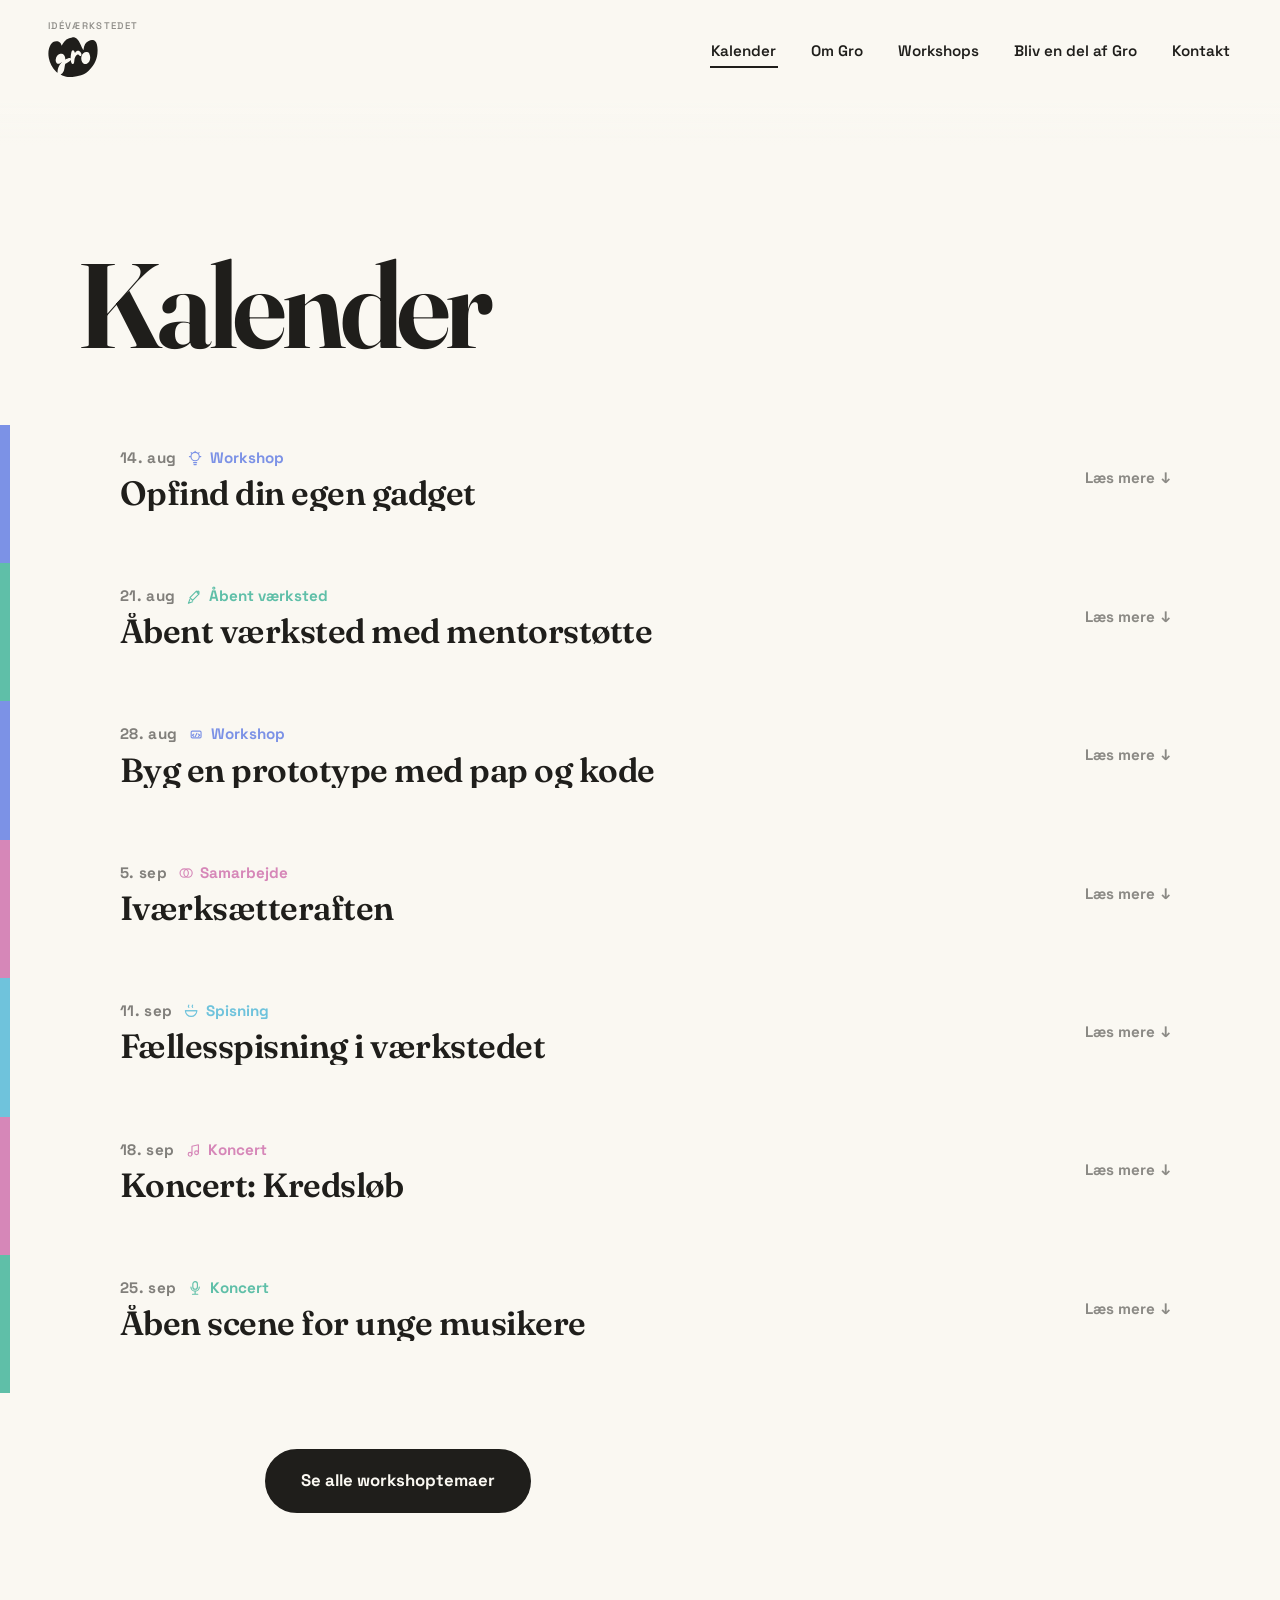
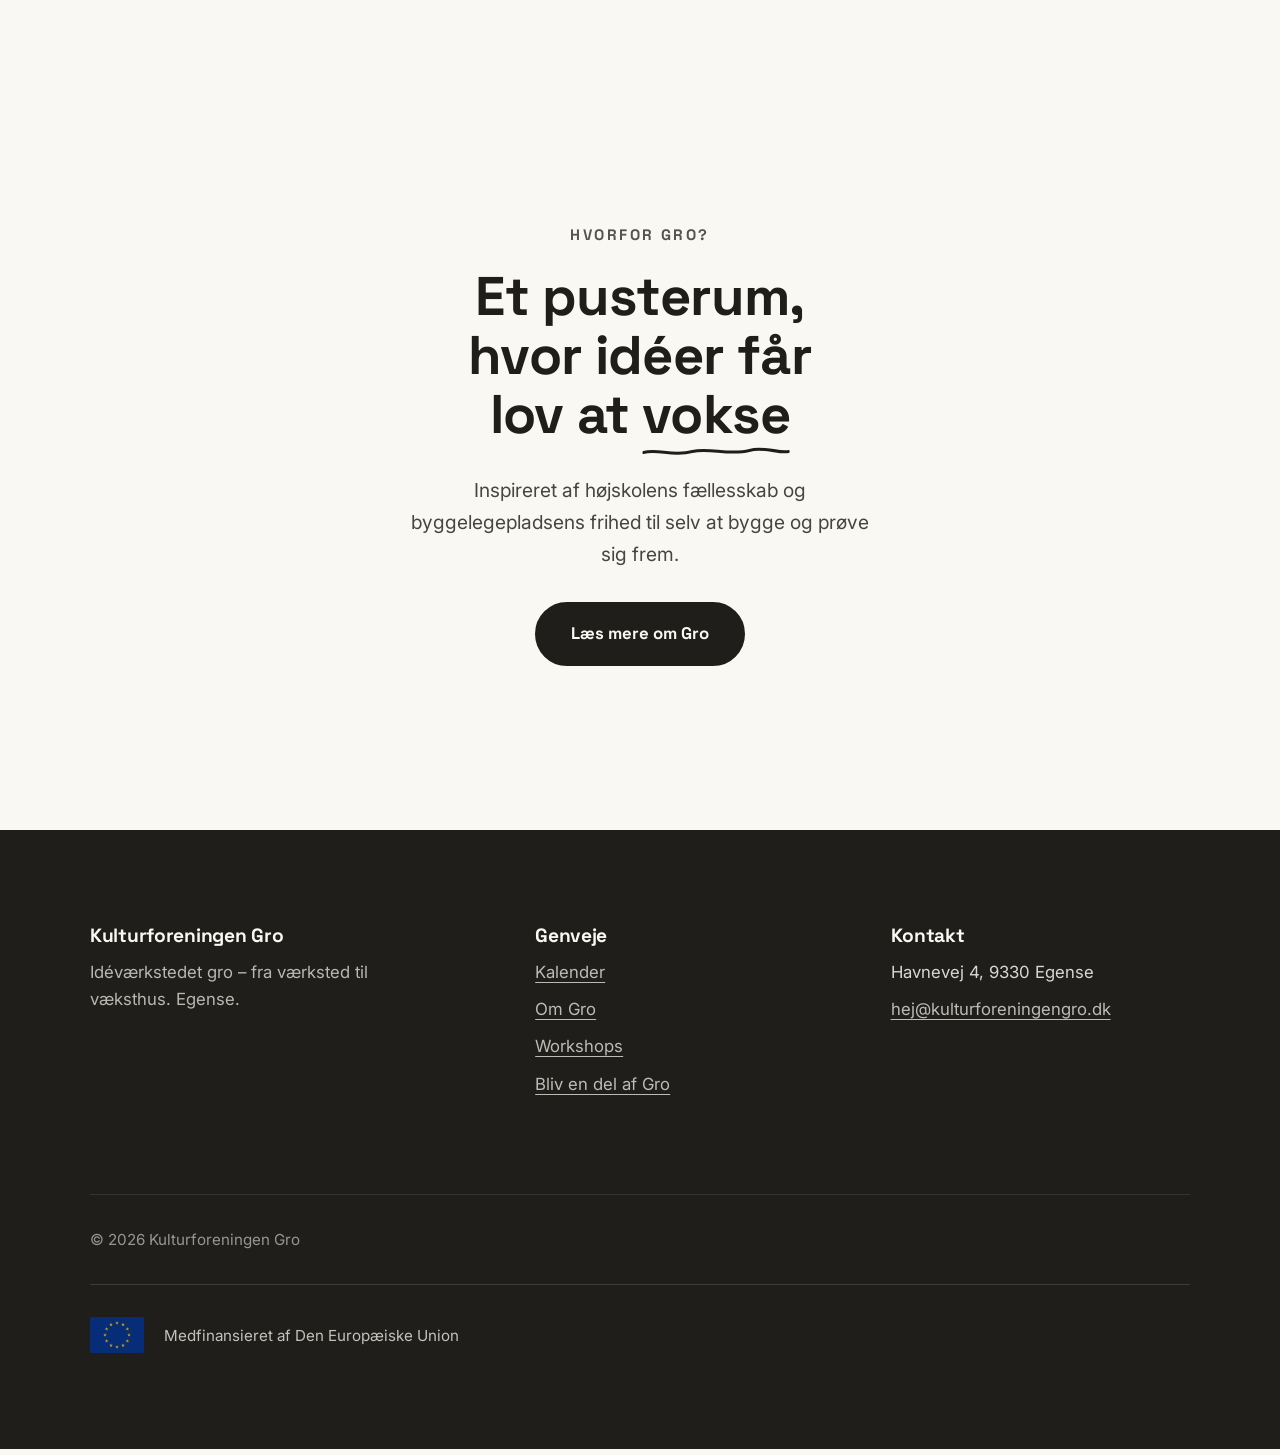
==== index.html @ 8d16f233 "Add text-wrap balance/pretty and hand-drawn accents text-wrap: balance on all headings prevents orph" ====
<!DOCTYPE html>
<html lang="da">

<head>
    <meta charset="UTF-8" />
    <meta name="viewport" content="width=device-width,initial-scale=1" />
    <title>Kulturforeningen Gro – Idéværkstedet gro i Egense</title>
    <meta name="description" content="Idéværkstedet gro er stedet i Egense, hvor børn og unge bygger og opfinder. Se kalenderen og find din næste workshop." />
    <meta name="theme-color" content="#2f8f5b" />
    <link rel="icon" href="assets/favicon.svg" type="image/svg+xml" />
    <link rel="preconnect" href="https://fonts.googleapis.com" />
    <link rel="preconnect" href="https://fonts.gstatic.com" crossorigin />
    <link href="https://fonts.googleapis.com/css2?family=Space+Grotesk:wght@500;600;700&family=Fraunces:opsz,wght,SOFT@9..144,300..700,0..100&family=Inter:wght@400;500;600;700&display=swap" rel="stylesheet" />
    <link rel="stylesheet" href="styles.css" />
</head>

<body>
    <a class="skip-link" href="#main">Spring til indhold</a>

    <header class="site-header" role="banner">
        <a href="index.html" class="brand-link">
            <span class="brand-eyebrow">idéværkstedet</span>
            <img src="assets/logo.svg" alt="gro" class="brand-logo" />
        </a>
        <button class="nav-toggle" data-nav-toggle aria-expanded="false" aria-label="Åbn menu" aria-controls="primary-nav">
            <span class="bar"></span><span class="bar"></span><span class="bar"></span>
        </button>
        <nav id="primary-nav" class="site-nav" aria-label="Hovednavigation" data-nav>
            <ul>
                <li><a href="index.html" aria-current="page">Kalender</a></li>
                <li><a href="om.html">Om Gro</a></li>
                <li><a href="workshops.html">Workshops</a></li>
                <li><a href="bliv-med.html">Bliv en del af Gro</a></li>
                <li><a href="kontakt.html" class="nav-cta">Kontakt</a></li>
            </ul>
        </nav>
    </header>

    <main id="main" class="page-reveal">
        <!-- Kalender -->
        <section id="kalender" class="block bg-cream" aria-labelledby="kalender-title" data-calendar>
            <div class="container">
                <h1 id="kalender-title" class="visually-hidden">Hvad sker der hos Gro? – kalender for Idéværkstedet gro i Egense</h1>
                <p class="event-list-label">Kalender</p>

                <div class="event-list" data-reveal>
                    <div class="event-row" style="--event-accent: var(--color-orange);">
                        <div class="event-info">
                            <p class="event-line">
                                <span class="event-when" data-event-open>14. aug</span>
                                <span class="event-tag tag-orange"><svg class="event-tag-icon" viewBox="0 0 48 48" fill="none" stroke="currentColor" stroke-width="3" stroke-linecap="round" stroke-linejoin="round" aria-hidden="true"><circle cx="24" cy="20" r="11" /><path d="M20 36h8M21 41h6" /><path d="M24 6v3M9 20h3M36 20h3M13.5 9.5l2 2M34.5 9.5l-2 2" /></svg>Workshop</span>
                            </p>
                            <h3 data-event-open>Opfind din egen gadget</h3>
                        </div>
                        <div class="event-cta">
                            <button class="event-toggle" type="button" aria-expanded="false" aria-controls="event-detail-1" data-event-toggle>
                                Læs mere <span class="event-toggle-arrow" aria-hidden="true">↓</span>
                            </button>
                        </div>
                        <div class="event-details-wrap" id="event-detail-1">
                            <div class="event-details event-details--with-image">
                                <div class="event-details-image" aria-hidden="true">
                                    <svg viewBox="0 0 48 48" fill="none" stroke="currentColor" stroke-width="2.5" stroke-linecap="round" stroke-linejoin="round"><circle cx="24" cy="20" r="11" /><path d="M20 36h8M21 41h6" /><path d="M24 6v3M9 20h3M36 20h3M13.5 9.5l2 2M34.5 9.5l-2 2" /></svg>
                                </div>
                                <p class="event-details-cta"><a class="btn btn-on-bold btn-square" href="kontakt.html">Tilmeld dig</a></p>
                                <div class="event-details-inner">
                                    <p>En eftermiddag med skruetrækkere, lysdioder og vilde idéer. I går fra skitse til virkende prototype – og tager den med hjem.</p>
                                    <p class="event-details-meta">Idéværkstedet, Egense · 10–14 år</p>
                                </div>
                            </div>
                        </div>
                    </div>
                    <div class="event-row" style="--event-accent: var(--color-green);">
                        <div class="event-info">
                            <p class="event-line">
                                <span class="event-when" data-event-open>21. aug</span>
                                <span class="event-tag tag-green"><svg class="event-tag-icon" viewBox="0 0 48 48" fill="none" stroke="currentColor" stroke-width="3" stroke-linecap="round" stroke-linejoin="round" aria-hidden="true"><path d="M30 11l7 7-17 17-7-7z" /><path d="M13 32l-4 11 11-4" /><circle cx="34.5" cy="13.5" r="2.6" /></svg>Åbent værksted</span>
                            </p>
                            <h3 data-event-open>Åbent værksted med mentorstøtte</h3>
                        </div>
                        <div class="event-cta">
                            <button class="event-toggle" type="button" aria-expanded="false" aria-controls="event-detail-2" data-event-toggle>
                                Læs mere <span class="event-toggle-arrow" aria-hidden="true">↓</span>
                            </button>
                        </div>
                        <div class="event-details-wrap" id="event-detail-2">
                            <div class="event-details event-details--with-image">
                                <div class="event-details-image" aria-hidden="true">
                                    <svg viewBox="0 0 48 48" fill="none" stroke="currentColor" stroke-width="2.5" stroke-linecap="round" stroke-linejoin="round"><path d="M30 11l7 7-17 17-7-7z" /><path d="M13 32l-4 11 11-4" /><circle cx="34.5" cy="13.5" r="2.6" /></svg>
                                </div>
                                <p class="event-details-cta"><a class="btn btn-on-bold btn-square" href="om.html#vaerksted">Læs mere om værkstedet</a></p>
                                <div class="event-details-inner">
                                    <p>Kom forbi når det passer dig. Værkstedet står åbent, og lokale mentorer er klar til at give et praj på vejen – med dit eget projekt eller en helt ny idé.</p>
                                    <p class="event-details-meta">Idéværkstedet, Egense · Alle aldre</p>
                                </div>
                            </div>
                        </div>
                    </div>
                    <div class="event-row" style="--event-accent: var(--color-orange);">
                        <div class="event-info">
                            <p class="event-line">
                                <span class="event-when" data-event-open>28. aug</span>
                                <span class="event-tag tag-orange"><svg class="event-tag-icon" viewBox="0 0 48 48" fill="none" stroke="currentColor" stroke-width="3" stroke-linecap="round" stroke-linejoin="round" aria-hidden="true"><rect x="11" y="16" width="26" height="18" rx="3" /><path d="M18 24l-4 3 4 3M30 24l4 3-4 3M26 22l-4 8" /></svg>Workshop</span>
                            </p>
                            <h3 data-event-open>Byg en prototype med pap og kode</h3>
                        </div>
                        <div class="event-cta">
                            <button class="event-toggle" type="button" aria-expanded="false" aria-controls="event-detail-3" data-event-toggle>
                                Læs mere <span class="event-toggle-arrow" aria-hidden="true">↓</span>
                            </button>
                        </div>
                        <div class="event-details-wrap" id="event-detail-3">
                            <div class="event-details event-details--with-image">
                                <div class="event-details-image" aria-hidden="true">
                                    <svg viewBox="0 0 48 48" fill="none" stroke="currentColor" stroke-width="2.5" stroke-linecap="round" stroke-linejoin="round"><rect x="11" y="16" width="26" height="18" rx="3" /><path d="M18 24l-4 3 4 3M30 24l4 3-4 3M26 22l-4 8" /></svg>
                                </div>
                                <p class="event-details-cta"><a class="btn btn-on-bold btn-square" href="kontakt.html">Tilmeld dig</a></p>
                                <div class="event-details-inner">
                                    <p>Vi blander det analoge med det digitale: byg en model i pap, og giv den liv med lys, lyd eller bevægelse. Ingen erfaring nødvendig – kun nysgerrighed.</p>
                                    <p class="event-details-meta">Idéværkstedet, Egense · 11–16 år</p>
                                </div>
                            </div>
                        </div>
                    </div>
                    <div class="event-row" style="--event-accent: var(--color-pink);">
                        <div class="event-info">
                            <p class="event-line">
                                <span class="event-when" data-event-open>5. sep</span>
                                <span class="event-tag tag-pink"><svg class="event-tag-icon" viewBox="0 0 48 48" fill="none" stroke="currentColor" stroke-width="3" stroke-linecap="round" stroke-linejoin="round" aria-hidden="true"><circle cx="19" cy="24" r="11" /><circle cx="29" cy="24" r="11" /></svg>Samarbejde</span>
                            </p>
                            <h3 data-event-open>Iværksætteraften</h3>
                        </div>
                        <div class="event-cta">
                            <button class="event-toggle" type="button" aria-expanded="false" aria-controls="event-detail-4" data-event-toggle>
                                Læs mere <span class="event-toggle-arrow" aria-hidden="true">↓</span>
                            </button>
                        </div>
                        <div class="event-details-wrap" id="event-detail-4">
                            <div class="event-details event-details--with-image">
                                <div class="event-details-image" aria-hidden="true">
                                    <svg viewBox="0 0 48 48" fill="none" stroke="currentColor" stroke-width="2.5" stroke-linecap="round" stroke-linejoin="round"><circle cx="19" cy="24" r="11" /><circle cx="29" cy="24" r="11" /></svg>
                                </div>
                                <p class="event-details-cta"><a class="btn btn-on-bold btn-square" href="bliv-med.html#samarbejde">Læs mere om samarbejdet</a></p>
                                <div class="event-details-inner">
                                    <p>Mød lokale iværksættere, hør deres historier om at vove pelsen, og få sparring på dine egne idéer. En uformel aften om mod til at prøve noget nyt.</p>
                                    <p class="event-details-meta">Idéværkstedet, Egense · Unge + forældre</p>
                                </div>
                            </div>
                        </div>
                    </div>
                    <div class="event-row" style="--event-accent: var(--color-blue);">
                        <div class="event-info">
                            <p class="event-line">
                                <span class="event-when" data-event-open>11. sep</span>
                                <span class="event-tag tag-blue"><svg class="event-tag-icon" viewBox="0 0 48 48" fill="none" stroke="currentColor" stroke-width="3" stroke-linecap="round" stroke-linejoin="round" aria-hidden="true"><path d="M9 23a15 15 0 0 0 30 0z" /><path d="M9 23h30" /><path d="M18 8c-2 2-2 4 0 6M28 8c-2 2-2 4 0 6" /></svg>Spisning</span>
                            </p>
                            <h3 data-event-open>Fællesspisning i værkstedet</h3>
                        </div>
                        <div class="event-cta">
                            <button class="event-toggle" type="button" aria-expanded="false" aria-controls="event-detail-5" data-event-toggle>
                                Læs mere <span class="event-toggle-arrow" aria-hidden="true">↓</span>
                            </button>
                        </div>
                        <div class="event-details-wrap" id="event-detail-5">
                            <div class="event-details event-details--with-image">
                                <div class="event-details-image" aria-hidden="true">
                                    <svg viewBox="0 0 48 48" fill="none" stroke="currentColor" stroke-width="2.5" stroke-linecap="round" stroke-linejoin="round"><path d="M9 23a15 15 0 0 0 30 0z" /><path d="M9 23h30" /><path d="M18 8c-2 2-2 4 0 6M28 8c-2 2-2 4 0 6" /></svg>
                                </div>
                                <p class="event-details-cta"><a class="btn btn-on-bold btn-square" href="kontakt.html">Tilmeld dig</a></p>
                                <div class="event-details-inner">
                                    <p>Tag en ret med – stor eller lille – og spis sammen med dem, der bygger og finder på i værkstedet. God mad, gode snakke og plads til alle aldre rundt om bordet.</p>
                                    <p class="event-details-meta">Idéværkstedet, Egense · Alle er velkomne</p>
                                </div>
                            </div>
                        </div>
                    </div>
                    <div class="event-row" style="--event-accent: var(--color-pink);">
                        <div class="event-info">
                            <p class="event-line">
                                <span class="event-when" data-event-open>18. sep</span>
                                <span class="event-tag tag-pink"><svg class="event-tag-icon" viewBox="0 0 48 48" fill="none" stroke="currentColor" stroke-width="3" stroke-linecap="round" stroke-linejoin="round" aria-hidden="true"><circle cx="16" cy="35" r="5" /><circle cx="33" cy="31" r="5" /><path d="M21 35V14l17-4v21" /></svg>Koncert</span>
                            </p>
                            <h3 data-event-open>Koncert: Kredsløb</h3>
                        </div>
                        <div class="event-cta">
                            <button class="event-toggle" type="button" aria-expanded="false" aria-controls="event-detail-6" data-event-toggle>
                                Læs mere <span class="event-toggle-arrow" aria-hidden="true">↓</span>
                            </button>
                        </div>
                        <div class="event-details-wrap" id="event-detail-6">
                            <div class="event-details event-details--with-photo">
                                <div class="event-details-image event-details-image--photo" aria-hidden="true">
                                    <img src="assets/img/kredsloeb.png" alt="" />
                                </div>
                                <p class="event-details-cta"><a class="btn btn-on-bold btn-square" href="kontakt.html">Hør mere</a></p>
                                <div class="event-details-inner">
                                    <p>Det lokale synth-trio Kredsløb spiller en akustisk aften midt i værkstedet – tæt på scenen og hinanden. Billetter ved døren, så længe der er plads.</p>
                                    <p class="event-details-meta">Idéværkstedet, Egense · Alle aldre · Dørene kl. 19</p>
                                </div>
                            </div>
                        </div>
                    </div>
                    <div class="event-row" style="--event-accent: var(--color-green);">
                        <div class="event-info">
                            <p class="event-line">
                                <span class="event-when" data-event-open>25. sep</span>
                                <span class="event-tag tag-green"><svg class="event-tag-icon" viewBox="0 0 48 48" fill="none" stroke="currentColor" stroke-width="3" stroke-linecap="round" stroke-linejoin="round" aria-hidden="true"><rect x="18" y="7" width="12" height="20" rx="6" /><path d="M13 21a11 11 0 0 0 22 0M24 32v8M17 40h14" /></svg>Koncert</span>
                            </p>
                            <h3 data-event-open>Åben scene for unge musikere</h3>
                        </div>
                        <div class="event-cta">
                            <button class="event-toggle" type="button" aria-expanded="false" aria-controls="event-detail-7" data-event-toggle>
                                Læs mere <span class="event-toggle-arrow" aria-hidden="true">↓</span>
                            </button>
                        </div>
                        <div class="event-details-wrap" id="event-detail-7">
                            <div class="event-details event-details--with-image">
                                <div class="event-details-image" aria-hidden="true">
                                    <svg viewBox="0 0 48 48" fill="none" stroke="currentColor" stroke-width="2.5" stroke-linecap="round" stroke-linejoin="round"><rect x="18" y="7" width="12" height="20" rx="6" /><path d="M13 21a11 11 0 0 0 22 0M24 32v8M17 40h14" /></svg>
                                </div>
                                <p class="event-details-cta"><a class="btn btn-on-bold btn-square" href="kontakt.html">Skriv dig på</a></p>
                                <div class="event-details-inner">
                                    <p>Tag dit instrument eller din stemme med, og prøv kræfter med scenen – eller kom og hør, hvad de lokale talenter byder på. Uformelt og trygt, også for nybegyndere.</p>
                                    <p class="event-details-meta">Idéværkstedet, Egense · 13+ · Tilmelding på dagen</p>
                                </div>
                            </div>
                        </div>
                    </div>
                </div>

                <p class="center" style="margin-top: var(--space-8);">
                    <a class="btn btn-on-cream" href="workshops.html">Se alle workshoptemaer</a>
                </p>
            </div>
        </section>

        <!-- Kort om Gro -->
        <section class="block bg-cream" aria-labelledby="om-kort-title">
            <div class="container kicker center mx-auto" data-reveal>
                <p class="eyebrow">Hvorfor Gro?</p>
                <h2 id="om-kort-title">Et pusterum, hvor idéer får lov at <span class="sketch-underline">vokse</span></h2>
                <p class="lead mx-auto">Inspireret af højskolens fællesskab og byggelegepladsens frihed til selv at bygge og prøve sig frem.</p>
                <p style="margin-top: var(--space-6);"><a class="btn btn-on-cream" href="om.html">Læs mere om Gro</a></p>
            </div>
        </section>
    </main>

    <footer class="site-footer">
        <div class="container footer-grid">
            <div>
                <h3>Kulturforeningen Gro</h3>
                <p>Idéværkstedet gro – fra værksted til væksthus. Egense.</p>
            </div>
            <div>
                <h3>Genveje</h3>
                <ul>
                    <li><a href="index.html">Kalender</a></li>
                    <li><a href="om.html">Om Gro</a></li>
                    <li><a href="workshops.html">Workshops</a></li>
                    <li><a href="bliv-med.html">Bliv en del af Gro</a></li>
                </ul>
            </div>
            <div>
                <h3>Kontakt</h3>
                <ul>
                    <li>Havnevej 4, 9330 Egense</li>
                    <li><a href="mailto:hej@kulturforeningengro.dk">hej@kulturforeningengro.dk</a></li>
                </ul>
            </div>
        </div>
        <div class="container footer-bottom">© <span data-year>2026</span> Kulturforeningen Gro</div>
        <div class="container footer-eu">
            <svg class="eu-flag" xmlns="http://www.w3.org/2000/svg" viewBox="0 0 90 60" role="img" aria-label="Den Europæiske Unions flag"><rect width="90" height="60" fill="#003399"/><defs><polygon id="eu-s" fill="#FFCC00" points="0,-3.33 0.75,-1.03 3.17,-1.03 1.21,0.39 1.96,2.69 0,1.27 -1.96,2.69 -1.21,0.39 -3.17,-1.03 -0.75,-1.03"/></defs><use href="#eu-s" transform="translate(45,10)"/><use href="#eu-s" transform="translate(55,12.7)"/><use href="#eu-s" transform="translate(62.3,20)"/><use href="#eu-s" transform="translate(65,30)"/><use href="#eu-s" transform="translate(62.3,40)"/><use href="#eu-s" transform="translate(55,47.3)"/><use href="#eu-s" transform="translate(45,50)"/><use href="#eu-s" transform="translate(35,47.3)"/><use href="#eu-s" transform="translate(27.7,40)"/><use href="#eu-s" transform="translate(25,30)"/><use href="#eu-s" transform="translate(27.7,20)"/><use href="#eu-s" transform="translate(35,12.7)"/></svg>
            <p>Medfinansieret af Den Europæiske Union</p>
        </div>
    </footer>

    <script src="script.js"></script>
</body>

</html>
---- styles.css ----
/* =====================================================
   Kulturforeningen Gro — design tokens
   Bold colour-block sections, generous negative space
   ===================================================== */

:root {
    --color-cream: #faf8f2;
    --color-ink: #1f1e1b;
    --color-ink-soft: #4a4840;
    --header-fade: rgba(250,248,242,0.7);
    --header-fade-0: rgba(250,248,242,0);

    /* Bold section backgrounds — dusty pastel, cool analog palette (mint → periwinkle → sky → lavender → rose) */
    --color-green: #5fbfa8;
    --color-orange: #7c92e6;
    --color-yellow: #a78eee;
    --color-blue: #6fc3dc;
    --color-pink: #d687b8;

    --color-on-bold: #faf8f2;
    --color-on-accent: #1f1e1b;
    --color-on-yellow: #1f1e1b;

    --font-head: "Space Grotesk", "Inter", system-ui, sans-serif;
    --font-serif: "Fraunces", Georgia, "Times New Roman", serif;
    --font-sans: "Inter", system-ui, -apple-system, BlinkMacSystemFont, "Segoe UI", Roboto, Arial, sans-serif;

    --text-sm: 0.95rem;
    --text-base: 1.05rem;
    --text-lg: 1.2rem;
    --heading-3: clamp(1.4rem, 2.6vw, 1.8rem);
    --heading-2: clamp(2.2rem, 5vw, 3.4rem);
    --heading-1: clamp(2.8rem, 7vw, 5rem);

    --ease-pop: cubic-bezier(.2, .8, .3, 1.25);
    --ease-standard: cubic-bezier(.4, 0, .2, 1);
    --trans-fast: 160ms var(--ease-standard);
    --trans-pop: 360ms var(--ease-pop);

    --space-3: 0.75rem;
    --space-4: 1.25rem;
    --space-6: 2rem;
    --space-8: 3.5rem;
    --space-12: 6rem;
    --space-16: 9rem;

    scroll-behavior: smooth;
    scroll-padding-top: 5.5rem;

    /* "Magnetisk" scroll — kalenderens begivenheder trækker sig blidt
       ind på midten af skærmen, når man holder op med at scrolle
       (kun .event-row har scroll-snap-align, så resten af siden
       opfører sig som normalt) */
    scroll-snap-type: y proximity;
}

@media (prefers-color-scheme: dark) {
    :root {
        --color-cream: #1c1b18;
        --color-ink: #faf8f2;
        --color-ink-soft: #c8c4b6;
        --color-on-bold: #1c1b18;
        --header-fade: rgba(28,27,24,0.7);
        --header-fade-0: rgba(28,27,24,0);
    }
}

/* =====================================================
   Base
   ===================================================== */

*, *::before, *::after { box-sizing: border-box; }

body {
    margin: 0;
    overflow-x: hidden;
    background: var(--color-cream);
    color: var(--color-ink);
    font-family: var(--font-sans);
    font-size: var(--text-base);
    line-height: 1.65;
    -webkit-font-smoothing: antialiased;
}

img, svg { display: block; max-width: 100%; }
a { color: inherit; }

h1, h2, h3, h4 {
    font-family: var(--font-head);
    font-weight: 700;
    line-height: 1.08;
    letter-spacing: -0.015em;
    margin: 0 0 var(--space-4);
    text-wrap: balance;
}
h1 { font-size: var(--heading-1); }
h2 { font-size: var(--heading-2); }
h3 { font-size: var(--heading-3); }

.page-content h1,
.page-content h2 { font-family: var(--font-serif); }

p { margin: 0 0 var(--space-4); max-width: 56ch; text-wrap: pretty; }
.lead { font-size: var(--text-lg); opacity: 0.82; max-width: 50ch; }

.container { width: min(1100px, 100% - 3rem); margin-inline: auto; }
.container.narrow { width: min(680px, 100% - 3rem); }

/* =====================================================
   Bold colour-block sections
   ===================================================== */

.block { padding-block: var(--space-16); }
.block-tight { padding-block: var(--space-12); }

.bg-cream { background: var(--color-cream); color: var(--color-ink); }
.bg-green { background: var(--color-green); color: var(--color-on-accent); }
.bg-orange { background: var(--color-orange); color: var(--color-on-accent); }
.bg-yellow { background: var(--color-yellow); color: var(--color-on-yellow); }
.bg-blue { background: var(--color-blue); color: var(--color-on-accent); }
.bg-pink { background: var(--color-pink); color: var(--color-on-accent); }
.bg-ink { background: var(--color-ink); color: var(--color-cream); }

.bg-green, .bg-orange, .bg-yellow, .bg-blue, .bg-pink, .bg-ink {
    position: relative;
    z-index: 1;
    isolation: isolate;
}

/* Film-grain texture — warms up the flat colour blocks (anti-flat, riso feel).
   A desaturated fractal-noise SVG tiled under the content, blended with the
   section's own colour so it reads as paper/print grain rather than an overlay. */
.bg-green::after, .bg-orange::after, .bg-yellow::after,
.bg-blue::after, .bg-pink::after, .bg-ink::after {
    content: "";
    position: absolute;
    inset: 0;
    z-index: -1;
    pointer-events: none;
    background-image: url("data:image/svg+xml,%3Csvg xmlns='http://www.w3.org/2000/svg' width='140' height='140'%3E%3Cfilter id='grainf'%3E%3CfeTurbulence type='fractalNoise' baseFrequency='0.9' numOctaves='2' stitchTiles='stitch'/%3E%3CfeColorMatrix type='saturate' values='0'/%3E%3C/filter%3E%3Crect width='100%25' height='100%25' filter='url(%23grainf)'/%3E%3C/svg%3E");
    opacity: 0.55;
    mix-blend-mode: soft-light;
}
@media (prefers-color-scheme: dark) {
    .bg-green::after, .bg-orange::after, .bg-yellow::after,
    .bg-blue::after, .bg-pink::after, .bg-ink::after {
        opacity: 0.4;
        mix-blend-mode: overlay;
    }
}

.bg-green h1, .bg-green h2, .bg-green h3,
.bg-orange h1, .bg-orange h2, .bg-orange h3,
.bg-yellow h1, .bg-yellow h2, .bg-yellow h3,
.bg-blue h1, .bg-blue h2, .bg-blue h3,
.bg-pink h1, .bg-pink h2, .bg-pink h3,
.bg-ink h1, .bg-ink h2, .bg-ink h3 { color: inherit; }

.eyebrow {
    display: inline-block;
    font-family: var(--font-head);
    font-weight: 700;
    font-size: var(--text-sm);
    text-transform: uppercase;
    letter-spacing: 0.16em;
    opacity: 0.75;
    margin-bottom: var(--space-4);
}

.kicker { max-width: 46ch; }
.kicker h1, .kicker h2 { margin-bottom: var(--space-6); }

/* =====================================================
   Hand-drawn human accents
   Connects the organic logo aesthetic to body content.
   ===================================================== */

/* Wavy ink underline — <span class="sketch-underline">word</span> */
.sketch-underline {
    padding-bottom: 0.18em;
    background-image: url("data:image/svg+xml,%3Csvg xmlns='http://www.w3.org/2000/svg' viewBox='0 0 200 12' preserveAspectRatio='none'%3E%3Cpath d='M2,7 C20,3 42,11 68,6 C90,2 118,10 145,5 C165,1 185,8 198,6' stroke='%231f1e1b' stroke-width='2.8' fill='none' stroke-linecap='round'/%3E%3C/svg%3E");
    background-repeat: no-repeat;
    background-position: 0 100%;
    background-size: 100% 0.25em;
}
@media (prefers-color-scheme: dark) {
    .sketch-underline {
        background-image: url("data:image/svg+xml,%3Csvg xmlns='http://www.w3.org/2000/svg' viewBox='0 0 200 12' preserveAspectRatio='none'%3E%3Cpath d='M2,7 C20,3 42,11 68,6 C90,2 118,10 145,5 C165,1 185,8 198,6' stroke='%23faf8f2' stroke-width='2.8' fill='none' stroke-linecap='round'/%3E%3C/svg%3E");
    }
}

/* Ink-circle highlight — organic rotated oval around a short phrase */
.ink-circle {
    position: relative;
    display: inline-block;
    vertical-align: baseline;
    white-space: nowrap;
}
.ink-circle::before {
    content: "";
    position: absolute;
    inset: -0.2em -0.38em;
    border: 2.5px solid currentColor;
    border-radius: 40% 60% 55% 45% / 45% 55% 45% 55%;
    transform: rotate(-2deg);
    opacity: 0.6;
    pointer-events: none;
}

/* =====================================================
   Buttons — flat, bold, generous tap targets
   ===================================================== */

.btn {
    display: inline-flex;
    align-items: center;
    gap: 0.5em;
    font-family: var(--font-head);
    font-weight: 700;
    font-size: var(--text-base);
    text-decoration: none;
    border-radius: 999px;
    border: 2px solid currentColor;
    padding: 0.95em 2em;
    cursor: pointer;
    transition: transform var(--trans-pop), opacity var(--trans-fast);
    background: transparent;
    color: inherit;
    position: relative;
    z-index: 1;
}
.btn:hover { transform: translateY(-2px) rotate(-1deg); opacity: 0.85; }
.btn:active { transform: translateY(0) rotate(0); }

.btn-on-bold { background: var(--color-on-bold); color: var(--color-ink); border-color: var(--color-on-bold); }
.btn-on-cream { background: var(--color-ink); color: var(--color-cream); border-color: var(--color-ink); }
.btn-outline { background: transparent; }

.btn-row { display: flex; flex-wrap: wrap; gap: var(--space-3); margin-top: var(--space-6); }

/* =====================================================
   Header / navigation — minimal, plenty of air
   ===================================================== */

.site-header {
    position: sticky;
    top: 0;
    z-index: 100;
    display: flex;
    align-items: center;
    justify-content: space-between;
    gap: var(--space-4);
    padding: 1.4rem clamp(1.5rem, 5vw, 3rem);
    background: var(--color-cream);
}
.site-header::after {
    content: "";
    position: absolute;
    left: 0;
    right: 0;
    top: 100%;
    height: 2.75rem;
    background: linear-gradient(to bottom, var(--header-fade), var(--header-fade-0));
    pointer-events: none;
}

.brand-link {
    display: inline-flex;
    flex-direction: column;
    align-items: flex-start;
    gap: 0.15em;
    text-decoration: none;
    color: var(--color-ink);
    transition: opacity 220ms var(--ease-standard);
}
.brand-eyebrow {
    font-family: var(--font-head);
    font-weight: 500;
    font-size: 0.6rem;
    letter-spacing: 0.14em;
    text-transform: uppercase;
    opacity: 0.5;
    line-height: 1;
}
.brand-logo {
    display: block;
    height: 44px;
    width: auto;
}
@media (prefers-color-scheme: dark) {
    .brand-logo { filter: invert(1); }
}
@media (hover: hover) {
    .brand-link:hover { opacity: 0.82; }
}

.nav-toggle {
    display: none;
    width: 46px; height: 46px;
    border-radius: 999px;
    border: 2px solid var(--color-ink);
    background: transparent;
    cursor: pointer;
    align-items: center;
    justify-content: center;
    flex-direction: column;
    gap: 5px;
}
.nav-toggle .bar { display: block; width: 18px; height: 2px; background: var(--color-ink); border-radius: 2px; transition: transform var(--trans-fast), opacity var(--trans-fast); }
.nav-toggle[aria-expanded="true"] .bar:nth-child(1) { transform: translateY(7px) rotate(45deg); }
.nav-toggle[aria-expanded="true"] .bar:nth-child(2) { opacity: 0; }
.nav-toggle[aria-expanded="true"] .bar:nth-child(3) { transform: translateY(-7px) rotate(-45deg); }

.site-nav ul {
    display: flex;
    align-items: center;
    gap: var(--space-6);
    list-style: none;
    margin: 0;
    padding: 0;
    font-family: var(--font-head);
    font-weight: 600;
    font-size: var(--text-sm);
}
.site-nav a { text-decoration: none; padding: 0.4em 0.1em; border-bottom: 2px solid transparent; transition: border-color var(--trans-fast); }
.site-nav a:hover, .site-nav a[aria-current="page"] { border-color: var(--color-ink); }
.nav-cta { white-space: nowrap; }

@media (max-width: 860px) {
    .nav-toggle { display: inline-flex; }
    .site-nav {
        position: absolute; inset-inline: 0; top: 100%;
        background: var(--color-cream);
        border-bottom: 2px solid var(--color-ink);
        transform: translateY(-12px); opacity: 0; pointer-events: none;
        transition: transform var(--trans-fast), opacity var(--trans-fast);
    }
    .site-nav[data-open="true"] { transform: translateY(0); opacity: 1; pointer-events: auto; }
    .site-nav ul { flex-direction: column; align-items: stretch; gap: 0; padding: var(--space-3) clamp(1.5rem, 5vw, 3rem) var(--space-6); font-size: 1.05rem; }
    .site-nav li { border-top: 1px solid rgba(31,30,27,0.12); }
    .site-nav li:first-child { border-top: none; }
    .site-nav a { display: block; padding: 1em 0.1em; border-bottom: none; }
}

/* =====================================================
   Hero
   ===================================================== */

.hero { padding-block: clamp(4rem, 11vw, var(--space-16)); }
.hero h1 { max-width: 16ch; }
.hero .lead { margin-top: var(--space-6); }

/* =====================================================
   Simple stacked items — no card chrome, just rhythm + space
   ===================================================== */

.stack { display: grid; gap: var(--space-12); }
.stack-tight { display: grid; gap: var(--space-8); }

.item-row {
    display: grid;
    grid-template-columns: minmax(0, 1fr) minmax(0, 2fr);
    gap: var(--space-6);
    align-items: baseline;
    padding-block: var(--space-6);
    padding-left: 0;
    border-top: 1px solid currentColor;
    border-color: rgba(31,30,27,0.16);
    transition: padding-left 260ms var(--ease-pop);
}
@media (hover: hover) {
    .item-row:hover { padding-left: var(--space-4); }
    .item-row:hover .item-label { opacity: 1; transform: translateX(4px); }
}
.item-row .item-label { display: inline-block; transition: opacity 200ms var(--ease-standard), transform 260ms var(--ease-pop); }
.bg-green .item-row, .bg-orange .item-row, .bg-blue .item-row, .bg-pink .item-row, .bg-ink .item-row {
    border-color: rgba(250,248,242,0.28);
}
.item-row:last-child { border-bottom: 1px solid; border-color: inherit; }
.item-row .item-label { font-family: var(--font-head); font-weight: 700; font-size: var(--text-sm); text-transform: uppercase; letter-spacing: 0.1em; opacity: 0.7; }
.item-row h3 { margin-bottom: 0.35em; }
.item-row p { margin-bottom: 0; opacity: 0.85; }

@media (max-width: 700px) {
    .item-row { grid-template-columns: 1fr; gap: var(--space-3); }
}

/* Two/three column simple grids with generous gaps */
.cols-2 { display: grid; grid-template-columns: repeat(2, 1fr); gap: var(--space-12); }
.cols-3 { display: grid; grid-template-columns: repeat(3, 1fr); gap: var(--space-8); }
@media (max-width: 900px) { .cols-3 { grid-template-columns: repeat(2, 1fr); } }
@media (max-width: 640px) { .cols-2, .cols-3 { grid-template-columns: 1fr; gap: var(--space-8); } }

/* =====================================================
   Calendar — event list with colour-coded accent rail
   (hovering one row dims the rest and shifts it forward;
   the left border carries each row's category colour)
   ===================================================== */

.event-list-label {
    display: block;
    width: 100vw;
    margin-left: calc(50% - 50vw + var(--vw-overhang, 0px) / 2);
    margin-right: calc(50% - 50vw + var(--vw-overhang, 0px) / 2);
    margin-top: 0;
    margin-bottom: var(--space-8);
    padding-inline: clamp(var(--space-4), 6vw, var(--space-12));
    font-family: var(--font-serif);
    font-weight: 600;
    font-size: clamp(3rem, 13vw, 7.5rem);
    line-height: 1;
    letter-spacing: -0.02em;
    color: var(--color-ink);
    font-variation-settings: "opsz" 144, "wght" 600, "SOFT" 0;
}

/* Kinetic display type — the giant "Kalender" starts bold + tight on page
   load and softens to light + airy as the user scrolls past it.
   JS drives the update on every scroll frame; the CSS transition smooths
   between frames so the animation feels fluid on all browsers. */
@media (prefers-reduced-motion: no-preference) {
    .event-list-label {
        transition: font-variation-settings 60ms linear, letter-spacing 60ms linear;
    }
}
.event-list { position: relative; }
.event-row {
    position: relative;
    display: grid;
    grid-template-columns: minmax(0,1fr) auto;
    align-items: center;
    gap: var(--space-6);
    padding-block: var(--space-4);
    margin-left: calc(50% - 50vw + var(--vw-overhang, 0px) / 2);
    margin-right: calc(50% - 50vw + var(--vw-overhang, 0px) / 2);
    padding-left: calc(50vw - 50% - var(--vw-overhang, 0px) / 2 + var(--space-4));
    padding-right: calc(50vw - 50% - var(--vw-overhang, 0px) / 2 + var(--space-4));
    border-left: 10px solid var(--event-accent, var(--color-orange));
    scroll-snap-align: center;
    scroll-margin-block: 5.5rem;
    transition: opacity 280ms var(--ease-standard), transform 280ms var(--ease-standard),
        background-color 320ms var(--ease-standard), color 320ms var(--ease-standard),
        border-color 320ms var(--ease-standard), border-radius 320ms var(--ease-standard),
        border-left-width 320ms var(--ease-pop),
        padding-inline 320ms var(--ease-standard), margin-inline 320ms var(--ease-standard);
}
.event-info { position: relative; min-width: 0; }
.event-line {
    display: flex;
    align-items: baseline;
    flex-wrap: wrap;
    gap: 0.6em;
    margin: 0 0 0.3em;
}
.event-when {
    font-family: var(--font-head);
    font-weight: 700;
    font-size: var(--text-sm);
    letter-spacing: 0.02em;
    opacity: 0.55;
    cursor: pointer;
    transition: opacity 220ms var(--ease-standard);
}
.event-row h3 {
    margin: 0;
    font-family: var(--font-serif);
    font-weight: 600;
    font-size: clamp(1.55rem, 4vw, 2.1rem);
    overflow: hidden;
    text-overflow: ellipsis;
    white-space: nowrap;
    cursor: pointer;
    transition: color 200ms var(--ease-standard);
}
.event-title-inner { display: inline; }
.event-row h3.is-marquee { text-overflow: clip; }
.event-row h3.is-marquee .event-title-inner {
    display: inline-block;
    white-space: nowrap;
    animation: title-ticker var(--marquee-dur, 4s) linear infinite;
}
@keyframes title-ticker {
    from { transform: translateX(0); }
    to   { transform: translateX(calc(-1 * var(--marquee-scroll, 0px))); }
}
@media (prefers-reduced-motion: reduce) {
    .event-row h3.is-marquee .event-title-inner { animation: none; }
}
.event-tag {
    font-family: var(--font-head);
    font-weight: 700;
    font-size: var(--text-sm);
    display: inline-block;
    transition: color 320ms var(--ease-standard);
}
.tag-orange { color: var(--color-orange); }
.tag-green { color: var(--color-green); }
.tag-pink { color: var(--color-pink); }
.tag-blue { color: var(--color-blue); }
.event-tag-icon {
    display: inline-block;
    width: 1.2em;
    height: 1.2em;
    margin-right: 0.35em;
    vertical-align: -0.28em;
}

/* Active state — triggered by hover/focus on desktop, and by
   scroll position on touch devices (see script.js). :hover er
   afgrænset til enheder der reelt understøtter det — på touch-skærme
   ville :hover ellers "hænge fast" på en begivenhed man trykker på
   for at scrolle forbi (klassisk sticky-hover-problem) */
.event-list.has-active .event-row:not(.is-active):not(.is-open) { opacity: 0.38; }
.event-row.is-active,
.event-row:focus-within {
    opacity: 1;
    z-index: 1;
    background: var(--color-cream);
    border-left-width: 60px;
    padding-right: 0;
}
.event-row.is-active .event-when,
.event-row:focus-within .event-when {
    opacity: 0.85;
}
.event-row.is-active h3,
.event-row:focus-within h3 {
    color: inherit;
}
@media (hover: hover) {
    .event-list:hover .event-row:not(.is-open) { opacity: 0.38; }
    .event-row:hover {
        opacity: 1;
        background: var(--color-cream);
        border-left-width: 60px;
        padding-right: 0;
        z-index: 1;
    }
    .event-row:hover .event-when { opacity: 0.85; }
    .event-row:hover h3 { color: inherit; }
}

/* "Læs mere" toggle — diskret tekst-knap (ikke en kraftig knap-boks),
   expanderer et accordion-panel med begivenhedens beskrivelse */
.event-toggle {
    display: inline-flex;
    align-items: center;
    gap: 0.4em;
    font-family: var(--font-head);
    font-weight: 700;
    font-size: var(--text-sm);
    border: none;
    padding: 0.4em 0;
    cursor: pointer;
    background: transparent;
    color: inherit;
    opacity: 0.5;
    transition: opacity var(--trans-fast), color 320ms var(--ease-standard);
}
.event-toggle:hover, .event-toggle:focus-visible { opacity: 0.9; }
.event-toggle:active { opacity: 0.7; }
.event-toggle-arrow {
    display: inline-block;
    transition: transform 320ms var(--ease-pop);
}
.event-toggle[aria-expanded="true"] .event-toggle-arrow {
    transform: rotate(-180deg);
}

/* Accordion panel — CSS grid 0fr → 1fr trick avoids measuring heights in JS */
.event-details-wrap {
    grid-column: 1 / -1;
    display: grid;
    grid-template-rows: 0fr;
    transition: grid-template-rows 420ms var(--ease-standard);
}
.event-row.is-open .event-details-wrap {
    grid-template-rows: 1fr;
}
.event-details {
    overflow: hidden;
    min-height: 0;
}
.event-details-inner {
    padding-top: var(--space-3);
    padding-bottom: var(--space-4);
    max-width: 60ch;
}
.event-details-inner p { margin: 0 0 0.8em; }
.event-details-image {
    display: grid;
    place-items: center;
    width: 100%;
    height: clamp(240px, 52vw, 400px);
    margin-bottom: var(--space-4);
    background: rgba(0,0,0,0.08);
    color: var(--color-on-accent);
}
.event-details-image svg { width: clamp(64px, 14vw, 104px); height: clamp(64px, 14vw, 104px); }
.event-details-image--photo {
    display: block;
    overflow: hidden;
    position: relative;
    background: none;
}
.event-details-image--photo img {
    display: block;
    width: 100%;
    height: 100%;
    object-fit: cover;
}
.event-details-image--photo::after {
    content: "";
    position: absolute;
    inset: 0;
    background: var(--event-accent, var(--color-pink));
    mix-blend-mode: multiply;
    opacity: 0.65;
    pointer-events: none;
}
.event-details--with-photo .event-details-image--photo { margin-bottom: 0; }
.event-details--with-image .event-details-image { margin-bottom: 0; }
.event-details-cta {
    margin: -2rem 0 var(--space-4);
    position: relative;
    z-index: 1;
}
.btn-square { border-radius: 0; }
.event-details-meta {
    font-weight: 700;
    opacity: 0.75;
}

/* Open state — the row's background becomes its matching accent colour,
   echoing the category badge above the title */
.event-row.is-open,
.event-row.is-open:hover,
.event-row.is-open:focus-within,
.event-row.is-open.is-active {
    transform: none;
}
.event-row.is-open {
    opacity: 1;
    z-index: 1;
    background: var(--event-accent, var(--color-orange));
    color: var(--color-on-accent);
    border-color: transparent;
    border-left-width: 0;
    border-radius: 0;
    margin-inline: calc(50% - 50vw + var(--vw-overhang, 0px) / 2);
    padding-inline: clamp(var(--space-4), 6vw, var(--space-12));
    isolation: isolate;
}
.event-row.is-open::after {
    content: "";
    position: absolute;
    inset: 0;
    z-index: -1;
    pointer-events: none;
    background-image: url("data:image/svg+xml,%3Csvg xmlns='http://www.w3.org/2000/svg' width='140' height='140'%3E%3Cfilter id='grainf'%3E%3CfeTurbulence type='fractalNoise' baseFrequency='0.9' numOctaves='2' stitchTiles='stitch'/%3E%3CfeColorMatrix type='saturate' values='0'/%3E%3C/filter%3E%3Crect width='100%25' height='100%25' filter='url(%23grainf)'/%3E%3C/svg%3E");
    opacity: 0.55;
    mix-blend-mode: soft-light;
}
.event-row.is-open + .event-row { border-top-color: transparent; }
.event-row.is-open .event-tag,
.event-row.is-open h3,
.event-row.is-open:hover h3,
.event-row.is-open.is-active h3,
.event-row.is-open:focus-within h3 {
    color: var(--color-on-accent);
}
.event-row.is-open .event-toggle {
    color: var(--color-on-accent);
    opacity: 0.75;
}
.event-row.is-open .event-toggle:hover,
.event-row.is-open .event-toggle:focus-visible {
    opacity: 1;
}
.event-row.is-open .btn-on-bold:hover {
    background: var(--color-ink);
    color: var(--color-cream);
    border-color: var(--color-ink);
}

@media (max-width: 760px) {
    .event-row { grid-template-columns: 1fr; gap: var(--space-3); }
    .event-row .event-cta { justify-self: start; }
}
@media (prefers-reduced-motion: reduce) {
    .event-row, .event-when, .event-row h3,
    .event-toggle, .event-toggle-arrow, .event-details-wrap, .event-tag { transition: none; }
    :root { scroll-snap-type: none; }
}

/* =====================================================
   Stats — big bold numbers, lots of air
   ===================================================== */

/* =====================================================
   Forms
   ===================================================== */

.form { display: grid; gap: var(--space-6); max-width: 560px; margin-top: var(--space-8); }
.form-row { display: grid; gap: 0.5rem; }
.form label { font-family: var(--font-head); font-weight: 700; font-size: var(--text-sm); }
.form input, .form textarea {
    font: inherit;
    padding: 0.9em 0;
    border: none;
    border-bottom: 2px solid currentColor;
    background: transparent;
    color: inherit;
    border-radius: 0;
}
.form input:focus, .form textarea:focus { outline: none; opacity: 1; border-color: var(--color-orange); }
.form-status { font-weight: 600; min-height: 1.4em; }

/* =====================================================
   Footer
   ===================================================== */

.site-footer { background: var(--color-ink); color: var(--color-cream); padding-block: var(--space-12); position: relative; z-index: 1; }
.site-footer a { color: inherit; text-decoration: underline; text-underline-offset: 0.25em; opacity: 0.85; }
.site-footer a:hover { opacity: 1; }
.footer-grid { display: grid; grid-template-columns: 1.3fr 1fr 1fr; gap: var(--space-8); }
.footer-grid h3 { font-size: var(--text-lg); margin-bottom: var(--space-3); }
.footer-grid p { opacity: 0.7; }
.footer-grid ul { list-style: none; margin: 0; padding: 0; display: grid; gap: 0.6rem; opacity: 0.85; }
.footer-bottom { margin-top: var(--space-12); padding-top: var(--space-6); border-top: 1px solid rgba(250,248,242,0.18); font-size: var(--text-sm); opacity: 0.55; }
.footer-eu { display: flex; align-items: center; gap: var(--space-4); margin-top: var(--space-6); padding-top: var(--space-6); border-top: 1px solid rgba(250,248,242,0.18); font-size: var(--text-sm); opacity: 0.75; }
.footer-eu p { margin: 0; max-width: none; }
.eu-flag { width: 54px; height: 36px; flex-shrink: 0; border-radius: 2px; }
@media (max-width: 760px) { .footer-grid { grid-template-columns: 1fr; gap: var(--space-6); } }

/* =====================================================
   Reveal-on-scroll — subtle
   ===================================================== */

[data-reveal] { opacity: 0; transform: translateY(22px); transition: opacity 560ms var(--ease-pop), transform 560ms var(--ease-pop); }
[data-reveal].is-visible { opacity: 1; transform: none; }
@media (prefers-reduced-motion: reduce) { [data-reveal] { opacity: 1; transform: none; transition: none; } }

@media (prefers-reduced-motion: no-preference) {
    #main.page-reveal {
        animation: page-reveal 1100ms cubic-bezier(0.22, 1, 0.36, 1) both;
    }
    @keyframes page-reveal {
        from { transform: translateY(70px); opacity: 0; }
        to   { transform: translateY(0);    opacity: 1; }
    }
}
@media (prefers-reduced-motion: reduce) {
    #main.page-reveal { animation: none; opacity: 1; transform: none; }
}

/* =====================================================
   Misc
   ===================================================== */

.visually-hidden {
    position: absolute;
    width: 1px; height: 1px;
    overflow: hidden;
    clip: rect(0 0 0 0);
    white-space: nowrap;
}

.skip-link {
    position: absolute; left: var(--space-4); top: -60px;
    background: var(--color-ink); color: var(--color-cream);
    padding: 0.8em 1.2em; border-radius: 8px; z-index: 200;
    transition: top var(--trans-fast);
}
.skip-link:focus { top: var(--space-4); }
:focus-visible { outline: 2px solid currentColor; outline-offset: 4px; }
.center { text-align: center; }
.muted { opacity: 0.7; }
.mt-0 { margin-top: 0; }
.mx-auto { margin-inline: auto; }

/* =====================================================
   Wildflower background — "Gro" living backdrop
   ===================================================== */
.weed-layer {
    position: fixed;
    inset: 0;
    pointer-events: none;
    z-index: 0;
    overflow: hidden;
}
.weed-flower {
    position: absolute;
    object-fit: cover;
    mix-blend-mode: multiply;
    animation: weed-bloom var(--dur, 12s) ease-in-out forwards;
    will-change: opacity;
}
@keyframes weed-bloom {
    0%   { opacity: 0; }
    8%   { opacity: var(--op, 0.16); }
    82%  { opacity: var(--op, 0.16); }
    100% { opacity: 0; }
}
@media (prefers-color-scheme: dark) {
    .weed-flower { mix-blend-mode: screen; opacity: 0.08; }
}
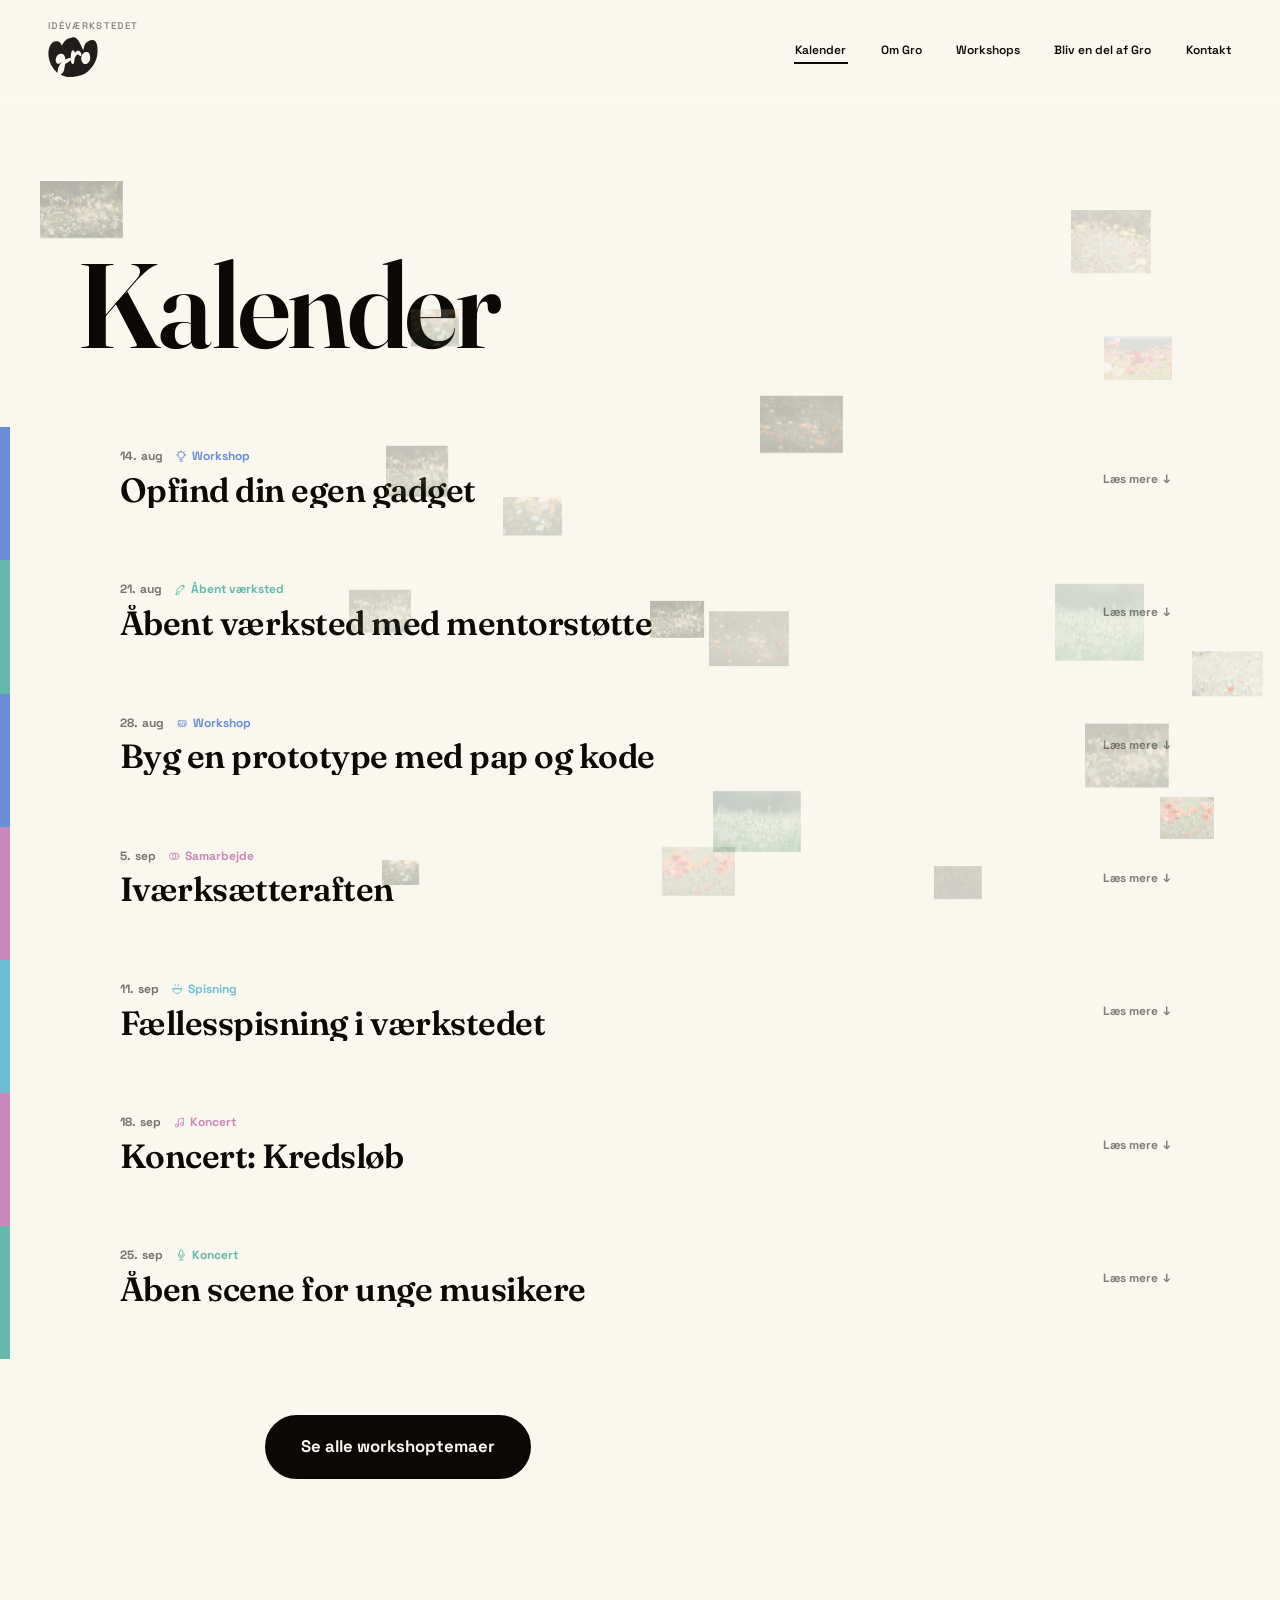
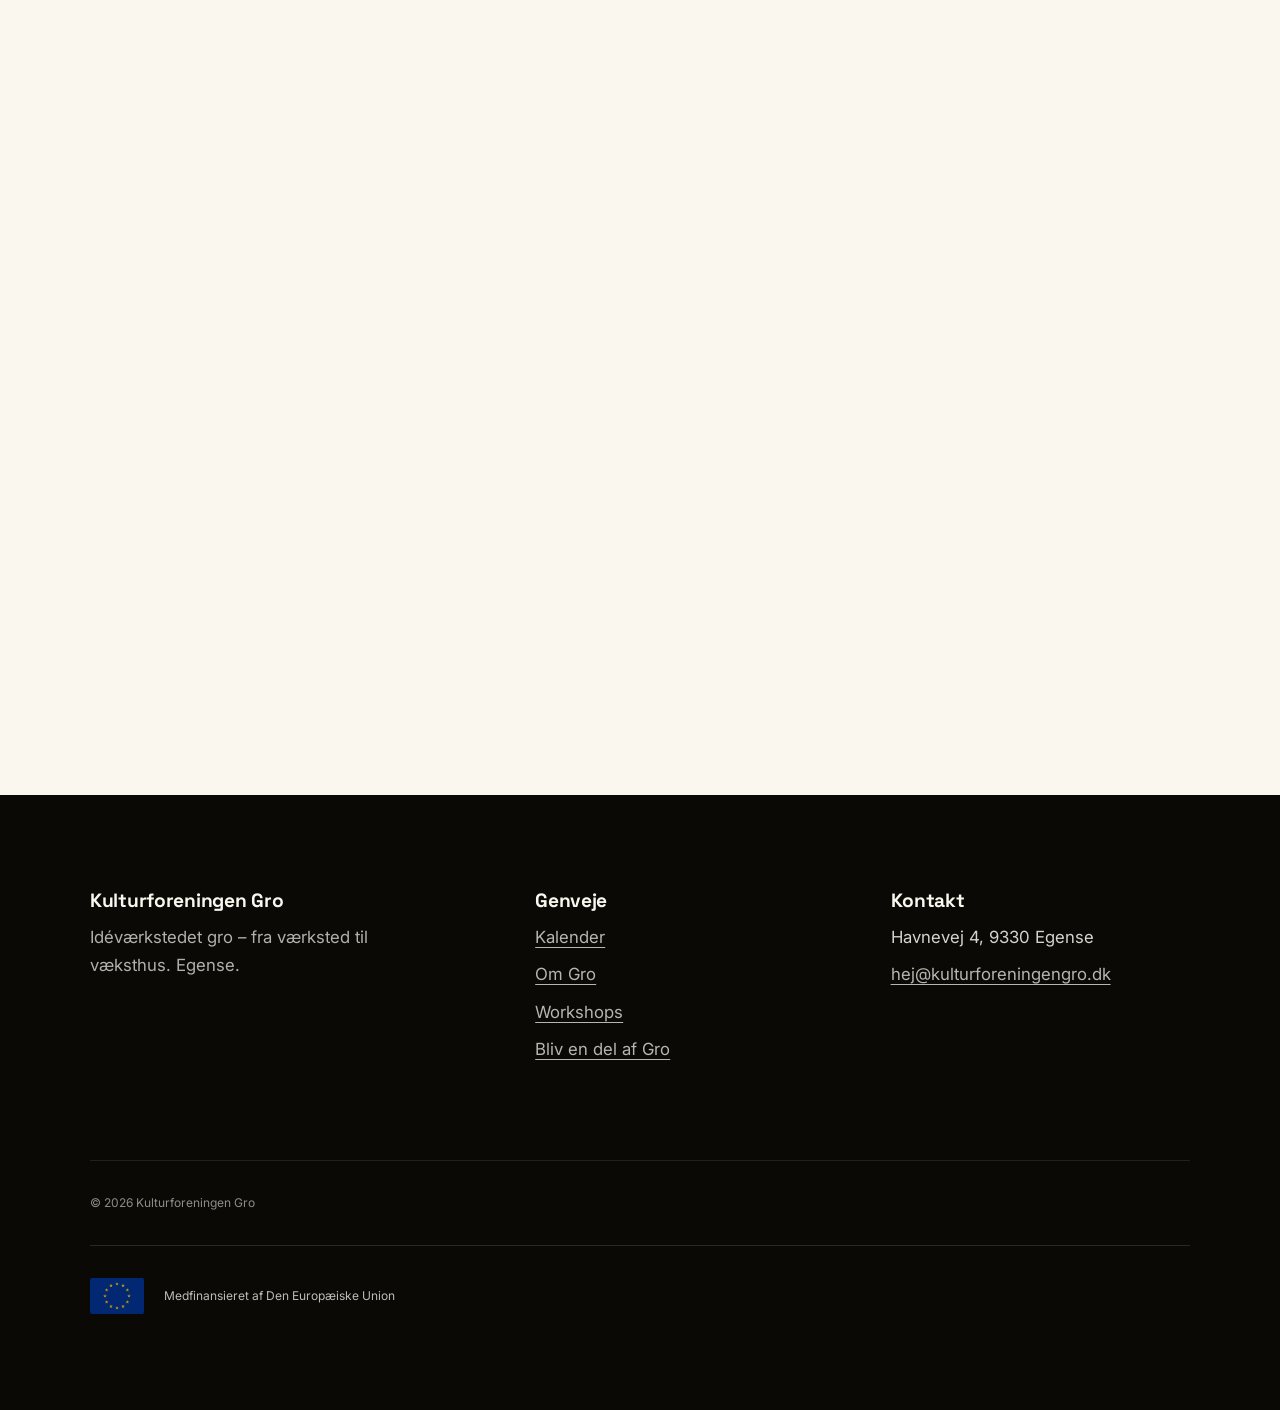
==== commit ad772d79: "Drop redundant page-reveal slide-in on the front page The calendar's own scroll-up intro is already " ====
--- a/index.html
+++ b/index.html
@@ -36,7 +36,7 @@
         </nav>
     </header>
 
-    <main id="main" class="page-reveal">
+    <main id="main">
         <!-- Kalender -->
         <section id="kalender" class="block bg-cream" aria-labelledby="kalender-title" data-calendar>
             <div class="container">
--- a/styles.css
+++ b/styles.css
@@ -4,33 +4,35 @@
    ===================================================== */
 
 :root {
-    --color-cream: #faf8f2;
-    --color-ink: #1f1e1b;
-    --color-ink-soft: #4a4840;
-    --header-fade: rgba(250,248,242,0.7);
-    --header-fade-0: rgba(250,248,242,0);
-
-    /* Bold section backgrounds — dusty pastel, cool analog palette (mint → periwinkle → sky → lavender → rose) */
-    --color-green: #5fbfa8;
-    --color-orange: #7c92e6;
-    --color-yellow: #a78eee;
-    --color-blue: #6fc3dc;
-    --color-pink: #d687b8;
-
-    --color-on-bold: #faf8f2;
-    --color-on-accent: #1f1e1b;
-    --color-on-yellow: #1f1e1b;
+    --color-cream: oklch(97.5% 0.012 88);
+    --color-ink: oklch(14% 0.007 80);
+    --color-ink-soft: oklch(33% 0.010 80);
+    --header-fade: oklch(97.5% 0.012 88 / 0.7);
+    --header-fade-0: oklch(97.5% 0.012 88 / 0);
+
+    /* Cool analog palette — mint → sky → periwinkle → lavender → rose
+       oklch gives perceptually even lightness across hues;
+       use color-mix(in oklch, var(--color-X) N%, white/black) for free tints/shades */
+    --color-green: oklch(73% 0.085 182);
+    --color-orange: oklch(65% 0.12 263);
+    --color-yellow: oklch(68% 0.12 295);
+    --color-blue: oklch(76% 0.085 218);
+    --color-pink: oklch(71% 0.105 335);
+
+    --color-on-bold: oklch(97.5% 0.012 88);
+    --color-on-accent: oklch(14% 0.007 80);
+    --color-on-yellow: oklch(14% 0.007 80);
 
     --font-head: "Space Grotesk", "Inter", system-ui, sans-serif;
     --font-serif: "Fraunces", Georgia, "Times New Roman", serif;
     --font-sans: "Inter", system-ui, -apple-system, BlinkMacSystemFont, "Segoe UI", Roboto, Arial, sans-serif;
 
-    --text-sm: 0.95rem;
+    --text-sm: 0.75rem;
     --text-base: 1.05rem;
     --text-lg: 1.2rem;
     --heading-3: clamp(1.4rem, 2.6vw, 1.8rem);
     --heading-2: clamp(2.2rem, 5vw, 3.4rem);
-    --heading-1: clamp(2.8rem, 7vw, 5rem);
+    --heading-1: clamp(3rem, 10vw, 8rem);
 
     --ease-pop: cubic-bezier(.2, .8, .3, 1.25);
     --ease-standard: cubic-bezier(.4, 0, .2, 1);
@@ -46,22 +48,35 @@
 
     scroll-behavior: smooth;
     scroll-padding-top: 5.5rem;
-
-    /* "Magnetisk" scroll — kalenderens begivenheder trækker sig blidt
-       ind på midten af skærmen, når man holder op med at scrolle
-       (kun .event-row har scroll-snap-align, så resten af siden
-       opfører sig som normalt) */
+}
+
+/* "Magnetisk" scroll — kalenderens begivenheder trækker sig blidt
+   ind på midten af skærmen, når man holder op med at scrolle
+   (kun .event-row har scroll-snap-align, så resten af siden
+   opfører sig som normalt).
+   Slås kun til via JS (se enableSnap), efter forsidens reveal-animation
+   er færdig — ellers måler browseren snap-positionen mens #main stadig
+   er transformeret, og retter sig selv hen mod målet i takt med at
+   transformen forsvinder, hvilket ses som et overshoot/jump ved
+   indlæsning. */
+:root.snap-ready {
     scroll-snap-type: y proximity;
+}
+
+/* Det første snap (når .snap-ready slås til) skal lande på sin plads
+   med det samme — ikke glide derhen med scroll-behavior: smooth */
+:root.snap-instant {
+    scroll-behavior: auto;
 }
 
 @media (prefers-color-scheme: dark) {
     :root {
-        --color-cream: #1c1b18;
-        --color-ink: #faf8f2;
-        --color-ink-soft: #c8c4b6;
-        --color-on-bold: #1c1b18;
-        --header-fade: rgba(28,27,24,0.7);
-        --header-fade-0: rgba(28,27,24,0);
+        --color-cream: oklch(13.5% 0.007 80);
+        --color-ink: oklch(97.5% 0.012 88);
+        --color-ink-soft: oklch(80% 0.012 82);
+        --color-on-bold: oklch(13.5% 0.007 80);
+        --header-fade: oklch(13.5% 0.007 80 / 0.7);
+        --header-fade-0: oklch(13.5% 0.007 80 / 0);
     }
 }
 
@@ -99,6 +114,12 @@
 
 .page-content h1,
 .page-content h2 { font-family: var(--font-serif); }
+.page-content h1 {
+    font-weight: 600;
+    line-height: 1;
+    letter-spacing: -0.02em;
+    font-variation-settings: "opsz" 144, "wght" 600, "SOFT" 0;
+}
 
 p { margin: 0 0 var(--space-4); max-width: 56ch; text-wrap: pretty; }
 .lead { font-size: var(--text-lg); opacity: 0.82; max-width: 50ch; }
@@ -128,8 +149,8 @@
 }
 
 /* Film-grain texture — warms up the flat colour blocks (anti-flat, riso feel).
-   A desaturated fractal-noise SVG tiled under the content, blended with the
-   section's own colour so it reads as paper/print grain rather than an overlay. */
+   Real photographic grain, centre-cropped and desaturated at the source,
+   tiled at 500 CSS px (the file is 500×500 @2x for retina sharpness). */
 .bg-green::after, .bg-orange::after, .bg-yellow::after,
 .bg-blue::after, .bg-pink::after, .bg-ink::after {
     content: "";
@@ -137,7 +158,8 @@
     inset: 0;
     z-index: -1;
     pointer-events: none;
-    background-image: url("data:image/svg+xml,%3Csvg xmlns='http://www.w3.org/2000/svg' width='140' height='140'%3E%3Cfilter id='grainf'%3E%3CfeTurbulence type='fractalNoise' baseFrequency='0.9' numOctaves='2' stitchTiles='stitch'/%3E%3CfeColorMatrix type='saturate' values='0'/%3E%3C/filter%3E%3Crect width='100%25' height='100%25' filter='url(%23grainf)'/%3E%3C/svg%3E");
+    background-image: url("assets/grain.jpg");
+    background-size: 500px 500px;
     opacity: 0.55;
     mix-blend-mode: soft-light;
 }
@@ -156,13 +178,53 @@
 .bg-pink h1, .bg-pink h2, .bg-pink h3,
 .bg-ink h1, .bg-ink h2, .bg-ink h3 { color: inherit; }
 
+/* =====================================================
+   Inner pages — tinted section backgrounds + accent header
+   Each inner page sets --page-accent on <body> and gets
+   class="inner-page"; all bold sections become 12% tints.
+   ===================================================== */
+
+.inner-page .bg-green  { background: color-mix(in oklch, var(--color-green)  12%, var(--color-cream)); color: var(--color-ink); }
+.inner-page .bg-orange { background: color-mix(in oklch, var(--color-orange) 12%, var(--color-cream)); color: var(--color-ink); }
+.inner-page .bg-yellow { background: color-mix(in oklch, var(--color-yellow) 12%, var(--color-cream)); color: var(--color-ink); }
+.inner-page .bg-blue   { background: color-mix(in oklch, var(--color-blue)   12%, var(--color-cream)); color: var(--color-ink); }
+.inner-page .bg-pink   { background: color-mix(in oklch, var(--color-pink)   12%, var(--color-cream)); color: var(--color-ink); }
+
+/* Grain is barely perceptible on the light tints — dial it back */
+.inner-page .bg-green::after, .inner-page .bg-orange::after, .inner-page .bg-yellow::after,
+.inner-page .bg-blue::after,  .inner-page .bg-pink::after { opacity: 0.18; }
+
+/* Item-row dividers: cream borders → ink on light backgrounds */
+.inner-page .bg-green .item-row,  .inner-page .bg-orange .item-row,
+.inner-page .bg-yellow .item-row, .inner-page .bg-blue .item-row,
+.inner-page .bg-pink .item-row { border-color: color-mix(in oklch, var(--color-ink) 16%, transparent); }
+
+/* Buttons: flip to ink-on-cream (cream button on cream-tinted bg ≈ invisible) */
+.inner-page .bg-green .btn-on-bold,  .inner-page .bg-orange .btn-on-bold,
+.inner-page .bg-yellow .btn-on-bold, .inner-page .bg-blue .btn-on-bold,
+.inner-page .bg-pink .btn-on-bold {
+    background: var(--color-ink); color: var(--color-cream); border-color: var(--color-ink);
+}
+
+/* Blob-divide SVG fills: tint the wave to match the section */
+.inner-page .blob-divide path {
+    fill: color-mix(in oklch, currentColor 12%, var(--color-cream));
+}
+.inner-page .blob-divide image { opacity: 0.18; }
+
+/* Page title stays ink-coloured; only the highlighted word picks up the accent */
+.inner-page .page-content h1 .sketch-underline,
+.inner-page .page-content h1 .ink-circle {
+    color: var(--page-accent, currentColor);
+}
+
 .eyebrow {
     display: inline-block;
     font-family: var(--font-head);
     font-weight: 700;
     font-size: var(--text-sm);
     text-transform: uppercase;
-    letter-spacing: 0.16em;
+    letter-spacing: 0.2em;
     opacity: 0.75;
     margin-bottom: var(--space-4);
 }
@@ -205,6 +267,29 @@
     transform: rotate(-2deg);
     opacity: 0.6;
     pointer-events: none;
+}
+
+/* =====================================================
+   Blob section dividers — organic wave transitions
+   Three cases, all with no background on the div:
+   • color→cream: inverted path (L1440,0 L0,0 Z) fills top; bottom transparent
+   • cream→color: normal path (L1440,70 L0,70 Z) fills bottom; top transparent
+   • color→color: two paths in SVG fill="none", one inverted + one normal
+   ::after grain sits above SVG so it's visible on colored fill areas.
+   Transparent areas let the fixed wildflower layer (z-index:0) show through.
+   ===================================================== */
+
+.blob-divide {
+    position: relative;
+    z-index: 1;
+    display: block;
+    line-height: 0;
+    overflow: hidden;
+}
+.blob-divide svg {
+    display: block;
+    width: 100%;
+    height: clamp(40px, 5.5vw, 68px);
 }
 
 /* =====================================================
@@ -337,7 +422,7 @@
     }
     .site-nav[data-open="true"] { transform: translateY(0); opacity: 1; pointer-events: auto; }
     .site-nav ul { flex-direction: column; align-items: stretch; gap: 0; padding: var(--space-3) clamp(1.5rem, 5vw, 3rem) var(--space-6); font-size: 1.05rem; }
-    .site-nav li { border-top: 1px solid rgba(31,30,27,0.12); }
+    .site-nav li { border-top: 1px solid color-mix(in oklch, var(--color-ink) 12%, transparent); }
     .site-nav li:first-child { border-top: none; }
     .site-nav a { display: block; padding: 1em 0.1em; border-bottom: none; }
 }
@@ -365,7 +450,7 @@
     padding-block: var(--space-6);
     padding-left: 0;
     border-top: 1px solid currentColor;
-    border-color: rgba(31,30,27,0.16);
+    border-color: color-mix(in oklch, var(--color-ink) 16%, transparent);
     transition: padding-left 260ms var(--ease-pop);
 }
 @media (hover: hover) {
@@ -374,10 +459,10 @@
 }
 .item-row .item-label { display: inline-block; transition: opacity 200ms var(--ease-standard), transform 260ms var(--ease-pop); }
 .bg-green .item-row, .bg-orange .item-row, .bg-blue .item-row, .bg-pink .item-row, .bg-ink .item-row {
-    border-color: rgba(250,248,242,0.28);
+    border-color: oklch(97.5% 0.012 88 / 0.28);
 }
 .item-row:last-child { border-bottom: 1px solid; border-color: inherit; }
-.item-row .item-label { font-family: var(--font-head); font-weight: 700; font-size: var(--text-sm); text-transform: uppercase; letter-spacing: 0.1em; opacity: 0.7; }
+.item-row .item-label { font-family: var(--font-head); font-weight: 700; font-size: var(--text-sm); text-transform: uppercase; letter-spacing: 0.14em; opacity: 0.7; }
 .item-row h3 { margin-bottom: 0.35em; }
 .item-row p { margin-bottom: 0; opacity: 0.85; }
 
@@ -414,16 +499,11 @@
     font-variation-settings: "opsz" 144, "wght" 600, "SOFT" 0;
 }
 
-/* Kinetic display type — the giant "Kalender" starts bold + tight on page
-   load and softens to light + airy as the user scrolls past it.
-   JS drives the update on every scroll frame; the CSS transition smooths
-   between frames so the animation feels fluid on all browsers. */
-@media (prefers-reduced-motion: no-preference) {
-    .event-list-label {
-        transition: font-variation-settings 60ms linear, letter-spacing 60ms linear;
-    }
-}
-.event-list { position: relative; }
+/* overflow-anchor: none — JS sets padding-top on load (and again once fonts
+   are ready) to centre the first event row. Without this, the browser's
+   scroll anchoring "corrects" for that layout shift by smooth-scrolling
+   the page, which looks like an overshoot-then-jump on load. */
+.event-list { position: relative; overflow-anchor: none; }
 .event-row {
     position: relative;
     display: grid;
@@ -515,7 +595,7 @@
 .event-row:focus-within {
     opacity: 1;
     z-index: 1;
-    background: var(--color-cream);
+    background: color-mix(in oklch, var(--event-accent) 12%, var(--color-cream));
     border-left-width: 60px;
     padding-right: 0;
 }
@@ -531,7 +611,7 @@
     .event-list:hover .event-row:not(.is-open) { opacity: 0.38; }
     .event-row:hover {
         opacity: 1;
-        background: var(--color-cream);
+        background: color-mix(in oklch, var(--event-accent) 12%, var(--color-cream));
         border-left-width: 60px;
         padding-right: 0;
         z-index: 1;
@@ -593,8 +673,8 @@
     width: 100%;
     height: clamp(240px, 52vw, 400px);
     margin-bottom: var(--space-4);
-    background: rgba(0,0,0,0.08);
-    color: var(--color-on-accent);
+    background: color-mix(in oklch, var(--event-accent) 25%, var(--color-cream));
+    color: var(--color-ink);
 }
 .event-details-image svg { width: clamp(64px, 14vw, 104px); height: clamp(64px, 14vw, 104px); }
 .event-details-image--photo {
@@ -608,6 +688,16 @@
     width: 100%;
     height: 100%;
     object-fit: cover;
+}
+.event-details-image--photo::before {
+    content: "";
+    position: absolute;
+    inset: 0;
+    pointer-events: none;
+    background-image: url("assets/grain.jpg");
+    background-size: 500px 500px;
+    opacity: 0.55;
+    mix-blend-mode: soft-light;
 }
 .event-details-image--photo::after {
     content: "";
@@ -642,9 +732,10 @@
 .event-row.is-open {
     opacity: 1;
     z-index: 1;
-    background: var(--event-accent, var(--color-orange));
-    color: var(--color-on-accent);
+    background: color-mix(in oklch, var(--event-accent, var(--color-orange)) 12%, var(--color-cream));
+    color: var(--color-ink);
     border-color: transparent;
+    border-top: 10px solid var(--event-accent, var(--color-orange));
     border-left-width: 0;
     border-radius: 0;
     margin-inline: calc(50% - 50vw + var(--vw-overhang, 0px) / 2);
@@ -657,31 +748,37 @@
     inset: 0;
     z-index: -1;
     pointer-events: none;
-    background-image: url("data:image/svg+xml,%3Csvg xmlns='http://www.w3.org/2000/svg' width='140' height='140'%3E%3Cfilter id='grainf'%3E%3CfeTurbulence type='fractalNoise' baseFrequency='0.9' numOctaves='2' stitchTiles='stitch'/%3E%3CfeColorMatrix type='saturate' values='0'/%3E%3C/filter%3E%3Crect width='100%25' height='100%25' filter='url(%23grainf)'/%3E%3C/svg%3E");
+    background-image: url("assets/grain.jpg");
+    background-size: 500px 500px;
     opacity: 0.55;
     mix-blend-mode: soft-light;
 }
 .event-row.is-open + .event-row { border-top-color: transparent; }
-.event-row.is-open .event-tag,
 .event-row.is-open h3,
 .event-row.is-open:hover h3,
 .event-row.is-open.is-active h3,
 .event-row.is-open:focus-within h3 {
-    color: var(--color-on-accent);
+    color: var(--color-ink);
 }
 .event-row.is-open .event-toggle {
-    color: var(--color-on-accent);
+    color: var(--color-ink);
     opacity: 0.75;
 }
 .event-row.is-open .event-toggle:hover,
 .event-row.is-open .event-toggle:focus-visible {
     opacity: 1;
 }
-.event-row.is-open .btn-on-bold:hover {
+.event-row.is-open .btn-on-bold {
     background: var(--color-ink);
     color: var(--color-cream);
     border-color: var(--color-ink);
 }
+.event-row.is-open .btn-on-bold:hover {
+    background: var(--event-accent);
+    color: var(--color-ink);
+    border-color: var(--event-accent);
+    opacity: 1;
+}
 
 @media (max-width: 760px) {
     .event-row { grid-template-columns: 1fr; gap: var(--space-3); }
@@ -690,7 +787,7 @@
 @media (prefers-reduced-motion: reduce) {
     .event-row, .event-when, .event-row h3,
     .event-toggle, .event-toggle-arrow, .event-details-wrap, .event-tag { transition: none; }
-    :root { scroll-snap-type: none; }
+    :root.snap-ready { scroll-snap-type: none; }
 }
 
 /* =====================================================
@@ -727,8 +824,8 @@
 .footer-grid h3 { font-size: var(--text-lg); margin-bottom: var(--space-3); }
 .footer-grid p { opacity: 0.7; }
 .footer-grid ul { list-style: none; margin: 0; padding: 0; display: grid; gap: 0.6rem; opacity: 0.85; }
-.footer-bottom { margin-top: var(--space-12); padding-top: var(--space-6); border-top: 1px solid rgba(250,248,242,0.18); font-size: var(--text-sm); opacity: 0.55; }
-.footer-eu { display: flex; align-items: center; gap: var(--space-4); margin-top: var(--space-6); padding-top: var(--space-6); border-top: 1px solid rgba(250,248,242,0.18); font-size: var(--text-sm); opacity: 0.75; }
+.footer-bottom { margin-top: var(--space-12); padding-top: var(--space-6); border-top: 1px solid color-mix(in oklch, var(--color-cream) 18%, transparent); font-size: var(--text-sm); opacity: 0.55; }
+.footer-eu { display: flex; align-items: center; gap: var(--space-4); margin-top: var(--space-6); padding-top: var(--space-6); border-top: 1px solid color-mix(in oklch, var(--color-cream) 18%, transparent); font-size: var(--text-sm); opacity: 0.75; }
 .footer-eu p { margin: 0; max-width: none; }
 .eu-flag { width: 54px; height: 36px; flex-shrink: 0; border-radius: 2px; }
 @media (max-width: 760px) { .footer-grid { grid-template-columns: 1fr; gap: var(--space-6); } }
@@ -794,7 +891,7 @@
     object-fit: cover;
     mix-blend-mode: multiply;
     animation: weed-bloom var(--dur, 12s) ease-in-out forwards;
-    will-change: opacity;
+    will-change: opacity, transform;
 }
 @keyframes weed-bloom {
     0%   { opacity: 0; }
@@ -802,6 +899,20 @@
     82%  { opacity: var(--op, 0.16); }
     100% { opacity: 0; }
 }
+.weed-flower--burst {
+    animation: weed-burst-in 0.5s ease-out forwards;
+}
+.weed-flower--burst.is-fading {
+    animation: weed-burst-out 2s ease-in forwards;
+}
+@keyframes weed-burst-in {
+    from { opacity: 0; }
+    to   { opacity: var(--op, 0.22); }
+}
+@keyframes weed-burst-out {
+    from { opacity: var(--op, 0.22); }
+    to   { opacity: 0; }
+}
 @media (prefers-color-scheme: dark) {
     .weed-flower { mix-blend-mode: screen; opacity: 0.08; }
 }
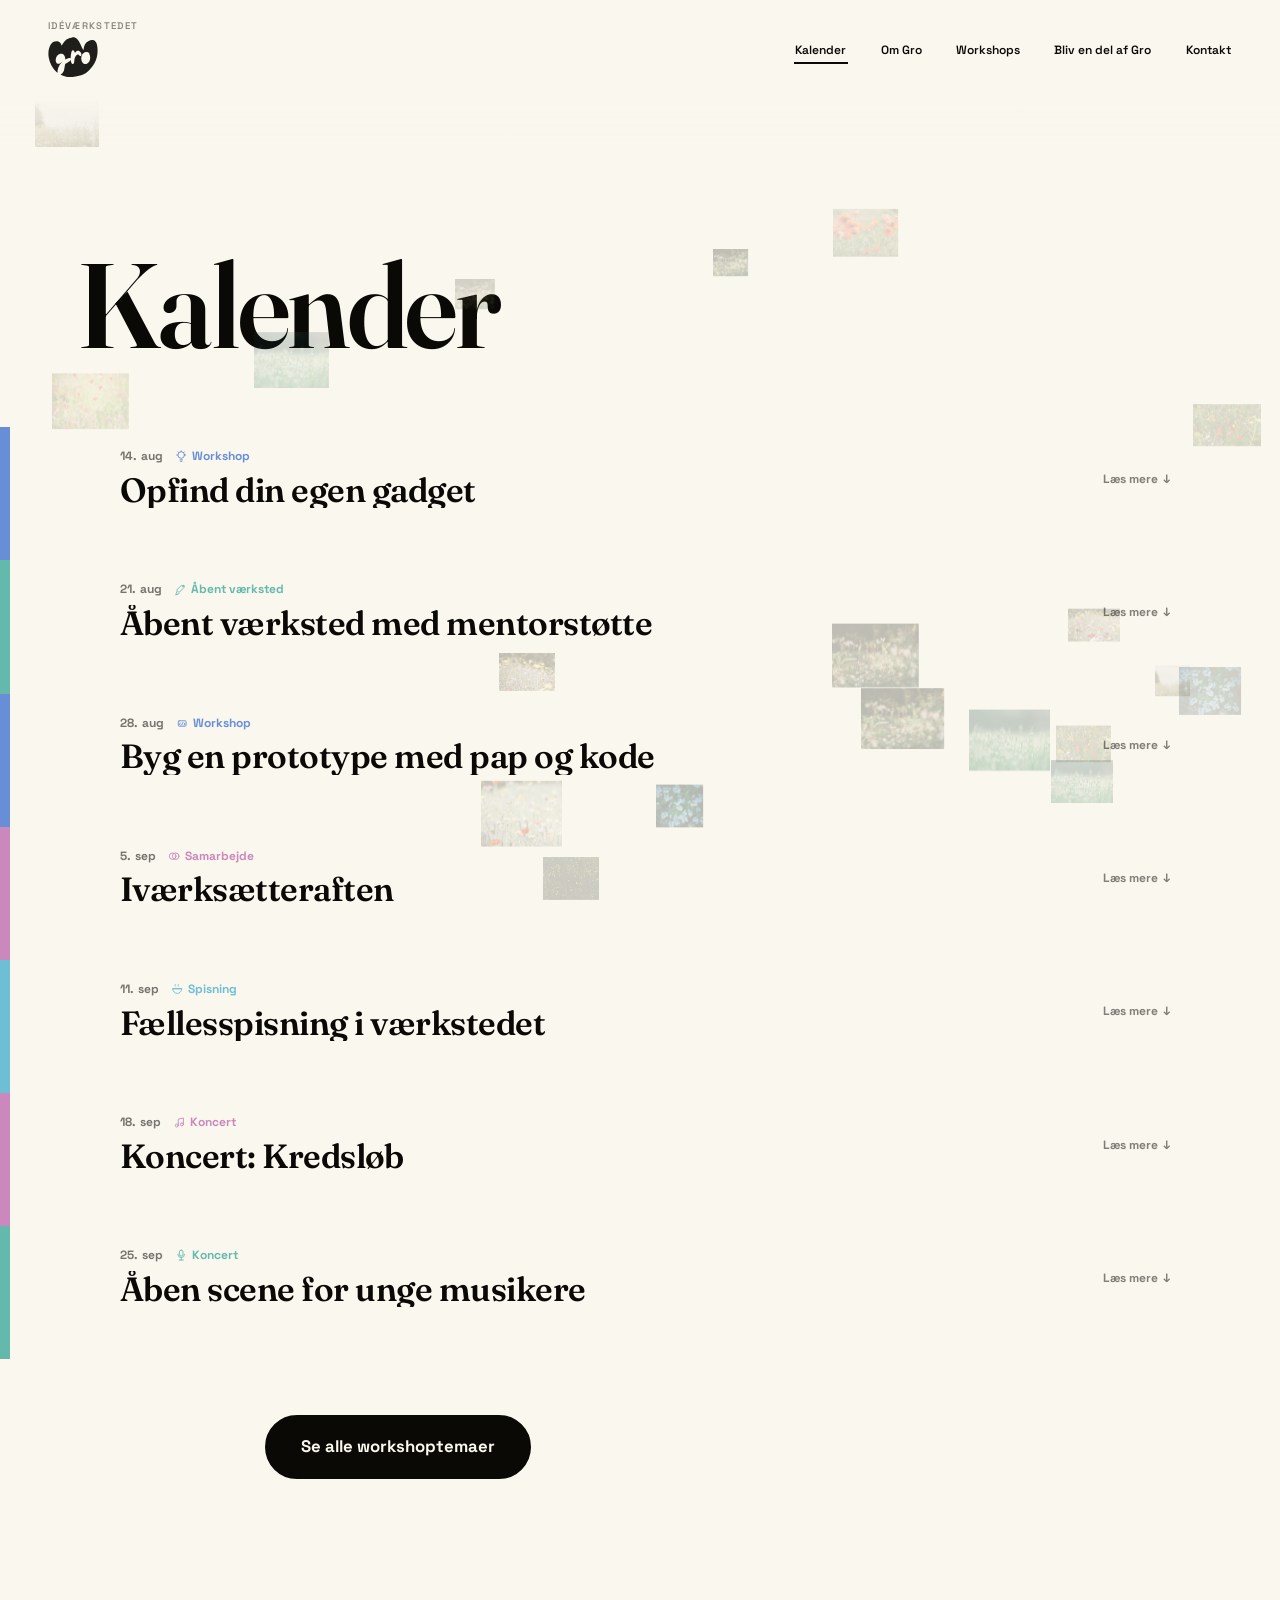
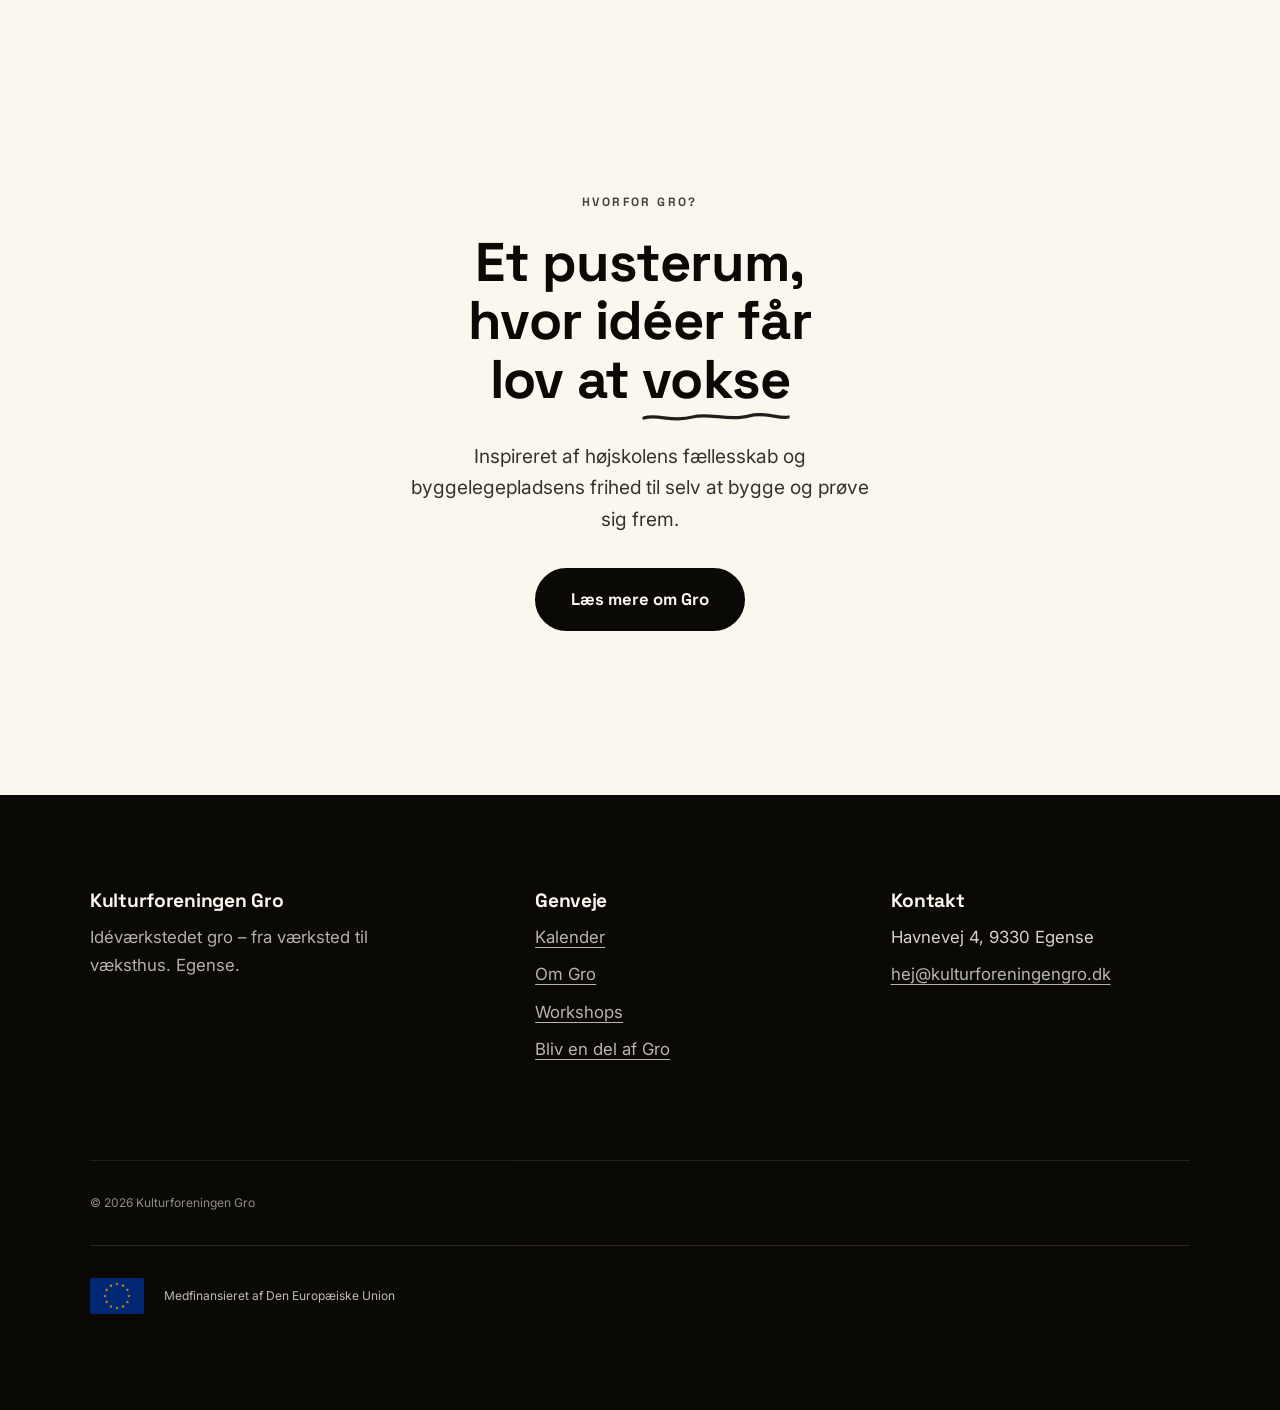
==== commit 91949f70: "Optimize fonts and event photo for performance Convert kredsloeb.png to WebP (397KB -> 36KB) and uni" ====
--- a/index.html
+++ b/index.html
@@ -190,7 +190,7 @@
                         <div class="event-details-wrap" id="event-detail-6">
                             <div class="event-details event-details--with-photo">
                                 <div class="event-details-image event-details-image--photo" aria-hidden="true">
-                                    <img src="assets/img/kredsloeb.png" alt="" />
+                                    <img src="assets/img/kredsloeb.webp" alt="" />
                                 </div>
                                 <p class="event-details-cta"><a class="btn btn-on-bold btn-square" href="kontakt.html">Hør mere</a></p>
                                 <div class="event-details-inner">
--- a/styles.css
+++ b/styles.css
@@ -169,6 +169,39 @@
         opacity: 0.4;
         mix-blend-mode: overlay;
     }
+}
+
+/* Accent-coloured scratch overlay — same masked texture as the open
+   calendar cards (assets/scratches.png), painted in the section's own
+   accent colour on top of the 12%-tinted background. Each section sets
+   its own --scratch-pos/--scratch-transform inline so the streaks don't
+   repeat identically across pages. */
+.bg-green  { --block-accent: var(--color-green); }
+.bg-orange { --block-accent: var(--color-orange); }
+.bg-yellow { --block-accent: var(--color-yellow); }
+.bg-blue   { --block-accent: var(--color-blue); }
+.bg-pink   { --block-accent: var(--color-pink); }
+
+.bg-green::before, .bg-orange::before, .bg-yellow::before,
+.bg-blue::before, .bg-pink::before {
+    content: "";
+    position: absolute;
+    inset: 0;
+    z-index: -1;
+    pointer-events: none;
+    opacity: 0.85;
+    background-color: var(--block-accent);
+    mask-image: url("assets/scratches.png");
+    -webkit-mask-image: url("assets/scratches.png");
+    mask-size: 600px 400px;
+    -webkit-mask-size: 600px 400px;
+    mask-position: var(--scratch-pos, 0px 0px);
+    -webkit-mask-position: var(--scratch-pos, 0px 0px);
+    mask-repeat: repeat;
+    -webkit-mask-repeat: repeat;
+    mask-mode: luminance;
+    -webkit-mask-source-type: luminance;
+    transform: var(--scratch-transform, none);
 }
 
 .bg-green h1, .bg-green h2, .bg-green h3,
@@ -417,8 +450,8 @@
         position: absolute; inset-inline: 0; top: 100%;
         background: var(--color-cream);
         border-bottom: 2px solid var(--color-ink);
-        transform: translateY(-12px); opacity: 0; pointer-events: none;
-        transition: transform var(--trans-fast), opacity var(--trans-fast);
+        transform: translateY(-8px); opacity: 0; pointer-events: none;
+        transition: transform 220ms var(--ease-standard), opacity 220ms var(--ease-standard);
     }
     .site-nav[data-open="true"] { transform: translateY(0); opacity: 1; pointer-events: auto; }
     .site-nav ul { flex-direction: column; align-items: stretch; gap: 0; padding: var(--space-3) clamp(1.5rem, 5vw, 3rem) var(--space-6); font-size: 1.05rem; }
@@ -449,8 +482,8 @@
     align-items: baseline;
     padding-block: var(--space-6);
     padding-left: 0;
-    border-top: 1px solid currentColor;
-    border-color: color-mix(in oklch, var(--color-ink) 16%, transparent);
+    --item-border-color: color-mix(in oklch, var(--color-ink) 16%, transparent);
+    border-top: 1px solid var(--item-border-color);
     transition: padding-left 260ms var(--ease-pop);
 }
 @media (hover: hover) {
@@ -459,9 +492,9 @@
 }
 .item-row .item-label { display: inline-block; transition: opacity 200ms var(--ease-standard), transform 260ms var(--ease-pop); }
 .bg-green .item-row, .bg-orange .item-row, .bg-blue .item-row, .bg-pink .item-row, .bg-ink .item-row {
-    border-color: oklch(97.5% 0.012 88 / 0.28);
-}
-.item-row:last-child { border-bottom: 1px solid; border-color: inherit; }
+    --item-border-color: oklch(97.5% 0.012 88 / 0.28);
+}
+.item-row:last-child { border-bottom: 1px solid var(--item-border-color); }
 .item-row .item-label { font-family: var(--font-head); font-weight: 700; font-size: var(--text-sm); text-transform: uppercase; letter-spacing: 0.14em; opacity: 0.7; }
 .item-row h3 { margin-bottom: 0.35em; }
 .item-row p { margin-bottom: 0; opacity: 0.85; }
@@ -503,7 +536,10 @@
    are ready) to centre the first event row. Without this, the browser's
    scroll anchoring "corrects" for that layout shift by smooth-scrolling
    the page, which looks like an overshoot-then-jump on load. */
-.event-list { position: relative; overflow-anchor: none; }
+/* z-index + isolation — keeps the wildflower backdrop (.weed-layer,
+   position: fixed, painted after <main> in source order) from showing
+   through on top of the event cards' own background and text. */
+.event-list { position: relative; z-index: 1; isolation: isolate; overflow-anchor: none; }
 .event-row {
     position: relative;
     display: grid;
@@ -516,12 +552,13 @@
     padding-left: calc(50vw - 50% - var(--vw-overhang, 0px) / 2 + var(--space-4));
     padding-right: calc(50vw - 50% - var(--vw-overhang, 0px) / 2 + var(--space-4));
     border-left: 10px solid var(--event-accent, var(--color-orange));
+    border-top: 0 solid var(--event-accent, var(--color-orange));
     scroll-snap-align: center;
     scroll-margin-block: 5.5rem;
     transition: opacity 280ms var(--ease-standard), transform 280ms var(--ease-standard),
         background-color 320ms var(--ease-standard), color 320ms var(--ease-standard),
         border-color 320ms var(--ease-standard), border-radius 320ms var(--ease-standard),
-        border-left-width 320ms var(--ease-pop),
+        border-left-width 320ms var(--ease-pop), border-top-width 320ms var(--ease-pop),
         padding-inline 320ms var(--ease-standard), margin-inline 320ms var(--ease-standard);
 }
 .event-info { position: relative; min-width: 0; }
@@ -598,6 +635,7 @@
     background: color-mix(in oklch, var(--event-accent) 12%, var(--color-cream));
     border-left-width: 60px;
     padding-right: 0;
+    isolation: isolate;
 }
 .event-row.is-active .event-when,
 .event-row:focus-within .event-when {
@@ -608,16 +646,22 @@
     color: inherit;
 }
 @media (hover: hover) {
-    .event-list:hover .event-row:not(.is-open) { opacity: 0.38; }
+    .event-list:hover .event-row:not(.is-open):not(:hover) { opacity: 0.38; }
     .event-row:hover {
         opacity: 1;
         background: color-mix(in oklch, var(--event-accent) 12%, var(--color-cream));
         border-left-width: 60px;
         padding-right: 0;
         z-index: 1;
+        isolation: isolate;
     }
     .event-row:hover .event-when { opacity: 0.85; }
     .event-row:hover h3 { color: inherit; }
+
+    /* Samme accentfarvede ridser + filmkorn som den åbne tilstand,
+       blot på den smallere hover-baggrund */
+    .event-row:hover:not(.is-open)::before { opacity: 0.85; }
+    .event-row:hover:not(.is-open)::after { opacity: 0.55; }
 }
 
 /* "Læs mere" toggle — diskret tekst-knap (ikke en kraftig knap-boks),
@@ -734,26 +778,66 @@
     z-index: 1;
     background: color-mix(in oklch, var(--event-accent, var(--color-orange)) 12%, var(--color-cream));
     color: var(--color-ink);
-    border-color: transparent;
-    border-top: 10px solid var(--event-accent, var(--color-orange));
+    border-top-width: 10px;
     border-left-width: 0;
     border-radius: 0;
     margin-inline: calc(50% - 50vw + var(--vw-overhang, 0px) / 2);
     padding-inline: clamp(var(--space-4), 6vw, var(--space-12));
     isolation: isolate;
 }
-.event-row.is-open::after {
+/* Hvert kalenderkort viser et andet udsnit af samme (fliselagte)
+   ridse-tekstur (delt mellem åben, hover, aktiv og fokus-tilstand),
+   så de accentfarvede ridser ikke ser identiske ud på tværs af kort */
+.event-row:nth-of-type(2) { --scratch-pos: 200px 100px; --scratch-transform: scaleX(-1); }
+.event-row:nth-of-type(3) { --scratch-pos: 400px 250px; }
+.event-row:nth-of-type(4) { --scratch-pos: 100px 300px; --scratch-transform: scaleY(-1); }
+.event-row:nth-of-type(5) { --scratch-pos: 300px 50px; --scratch-transform: rotate(180deg); }
+.event-row:nth-of-type(6) { --scratch-pos: 500px 200px; --scratch-transform: scaleX(-1); }
+.event-row:nth-of-type(7) { --scratch-pos: 150px 350px; --scratch-transform: scaleY(-1); }
+
+/* Begge lag er altid til stede (skjult med opacity: 0) og fader
+   ind sammen med baggrundsfarvens egen transition — ellers blinker
+   det bløde korn gråt/farveløst i det øjeblik det dukker op, før
+   accentfarven nedenunder når at fade ind */
+.event-row::before,
+.event-row::after {
     content: "";
     position: absolute;
     inset: 0;
     z-index: -1;
     pointer-events: none;
+    opacity: 0;
+    transition: opacity 320ms var(--ease-standard);
+}
+.event-row::before {
+    background-color: var(--event-accent, var(--color-orange));
+    mask-image: url("assets/scratches.png");
+    -webkit-mask-image: url("assets/scratches.png");
+    mask-size: 600px 400px;
+    -webkit-mask-size: 600px 400px;
+    mask-position: var(--scratch-pos, 0px 0px);
+    -webkit-mask-position: var(--scratch-pos, 0px 0px);
+    mask-repeat: repeat;
+    -webkit-mask-repeat: repeat;
+    mask-mode: luminance;
+    -webkit-mask-source-type: luminance;
+    transform: var(--scratch-transform, none);
+}
+.event-row::after {
     background-image: url("assets/grain.jpg");
     background-size: 500px 500px;
+    mix-blend-mode: soft-light;
+}
+.event-row.is-open::before,
+.event-row.is-active:not(.is-open)::before,
+.event-row:focus-within:not(.is-open)::before {
+    opacity: 0.85;
+}
+.event-row.is-open::after,
+.event-row.is-active:not(.is-open)::after,
+.event-row:focus-within:not(.is-open)::after {
     opacity: 0.55;
-    mix-blend-mode: soft-light;
-}
-.event-row.is-open + .event-row { border-top-color: transparent; }
+}
 .event-row.is-open h3,
 .event-row.is-open:hover h3,
 .event-row.is-open.is-active h3,
@@ -832,11 +916,26 @@
 
 /* =====================================================
    Reveal-on-scroll — subtle
-   ===================================================== */
-
-[data-reveal] { opacity: 0; transform: translateY(22px); transition: opacity 560ms var(--ease-pop), transform 560ms var(--ease-pop); }
-[data-reveal].is-visible { opacity: 1; transform: none; }
-@media (prefers-reduced-motion: reduce) { [data-reveal] { opacity: 1; transform: none; transition: none; } }
+   Pure CSS via scroll-driven animations: each [data-reveal]
+   element fades/slides in as it enters the viewport, scrubbed
+   by its own view-progress timeline (off the main thread, no
+   IntersectionObserver needed). Elements are visible by default,
+   so browsers without support simply skip the animation.
+   ===================================================== */
+
+@keyframes gro-reveal {
+    from { opacity: 0; transform: translateY(22px); }
+}
+
+@supports (animation-timeline: view()) {
+    @media (prefers-reduced-motion: no-preference) {
+        [data-reveal] {
+            animation: gro-reveal var(--ease-pop) both;
+            animation-timeline: view();
+            animation-range: entry 0% entry 100%;
+        }
+    }
+}
 
 @media (prefers-reduced-motion: no-preference) {
     #main.page-reveal {
@@ -849,6 +948,59 @@
 }
 @media (prefers-reduced-motion: reduce) {
     #main.page-reveal { animation: none; opacity: 1; transform: none; }
+}
+
+/* =====================================================
+   View Transitions — app-like morphing between pages
+   Progressive enhancement (Chrome/Edge 126+); ignored
+   elsewhere. The header stays put instead of cross-fading,
+   each inner page's opening colour block morphs into the
+   next page's, and the rest of the page settles in with a
+   gentle cross-fade in the brand's easing.
+   ===================================================== */
+@media (prefers-reduced-motion: no-preference) {
+    @view-transition {
+        navigation: auto;
+    }
+
+    /* Plain cross-fade (no slide) — the hero block morphs on its
+       own timeline below, and a vertical drift here would create a
+       moving edge that briefly gaps under it as the two settle */
+    ::view-transition-group(root) {
+        animation-duration: 600ms;
+        animation-timing-function: var(--ease-standard);
+    }
+    ::view-transition-old(root) { animation-name: gro-vt-out; }
+    ::view-transition-new(root) { animation-name: gro-vt-in; }
+    @keyframes gro-vt-out {
+        to { opacity: 0; }
+    }
+    @keyframes gro-vt-in {
+        from { opacity: 0; }
+    }
+
+    /* Header is identical on every page — keep it static
+       rather than cross-fading it along with the content */
+    .site-header {
+        view-transition-name: site-header;
+    }
+    ::view-transition-image-pair(site-header) { isolation: auto; }
+    ::view-transition-old(site-header),
+    ::view-transition-new(site-header) {
+        animation: none;
+        mix-blend-mode: normal;
+    }
+    ::view-transition-old(site-header) { display: none; }
+
+    /* Each inner page's hero block morphs (position, size and
+       colour) into the next page's, instead of just appearing */
+    .page-content > .hero:first-child {
+        view-transition-name: page-hero;
+    }
+    ::view-transition-group(page-hero) {
+        animation-duration: 700ms;
+        animation-timing-function: var(--ease-pop);
+    }
 }
 
 /* =====================================================
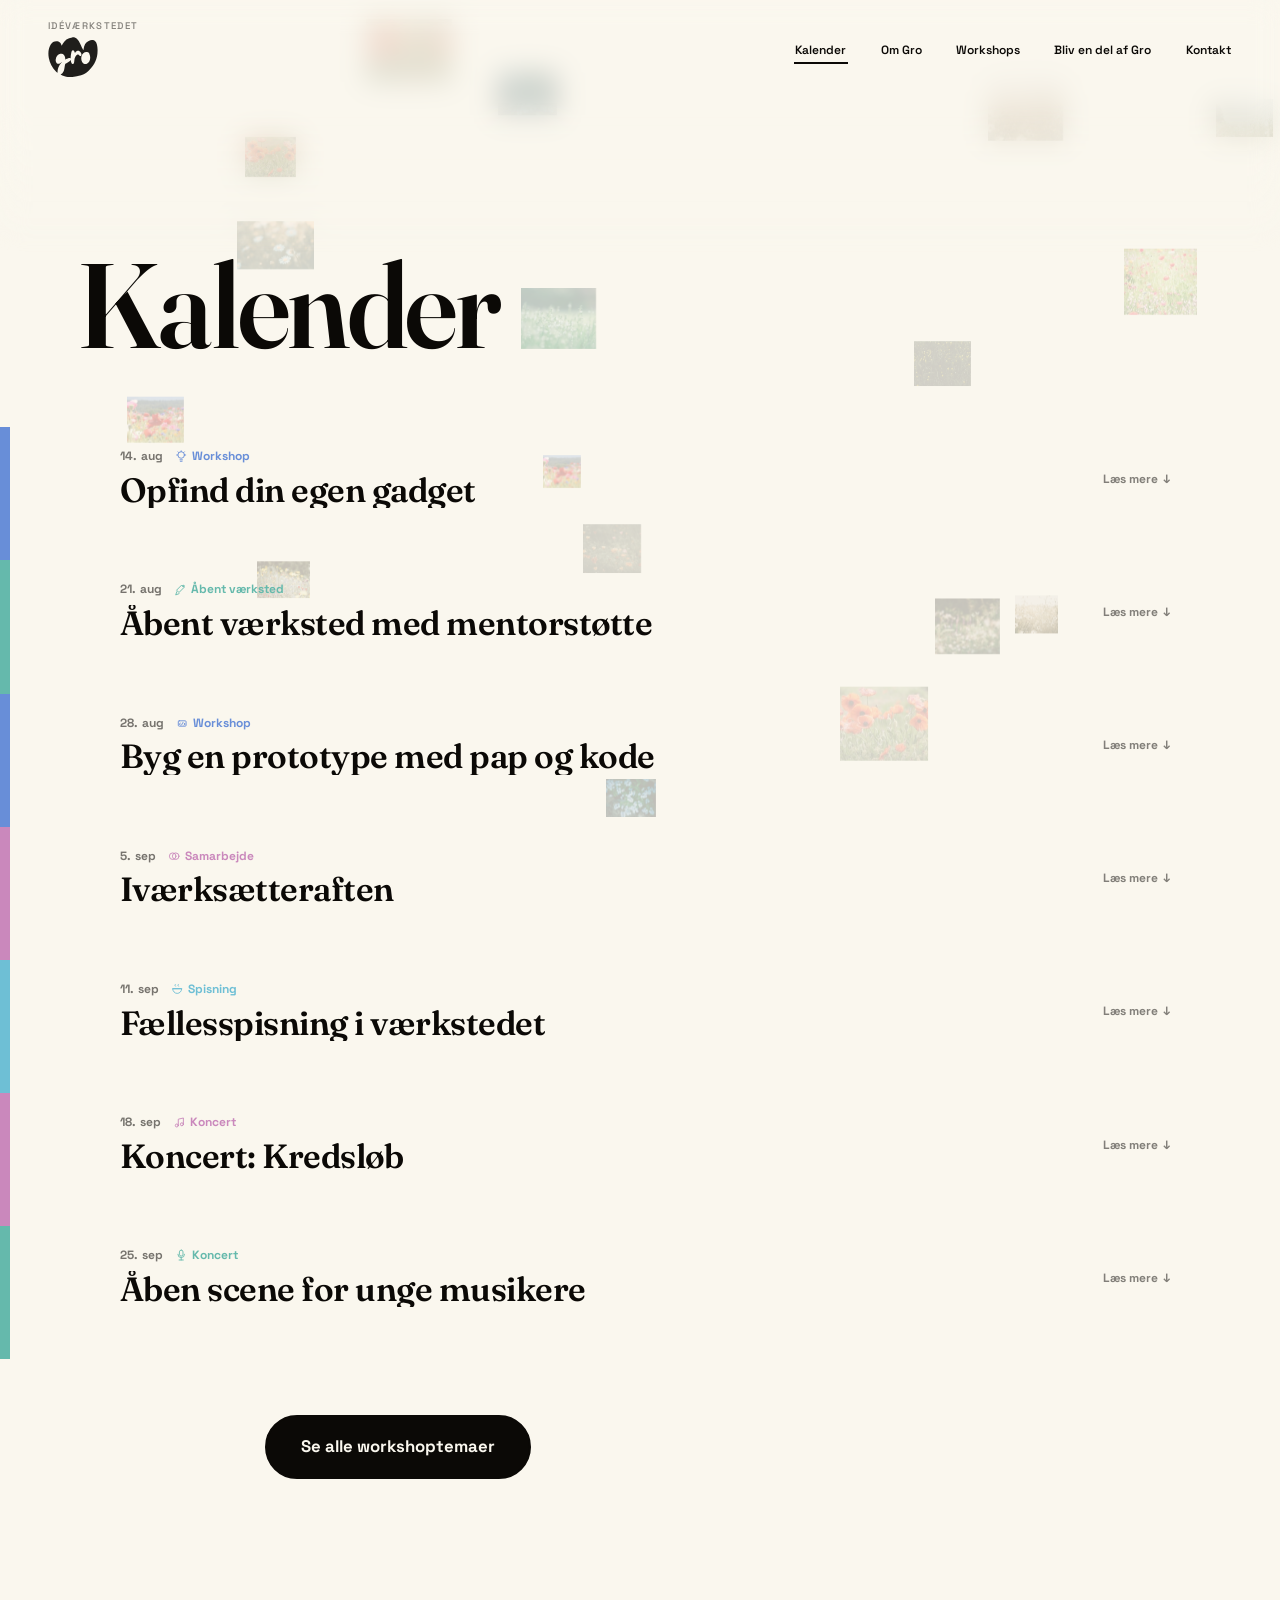
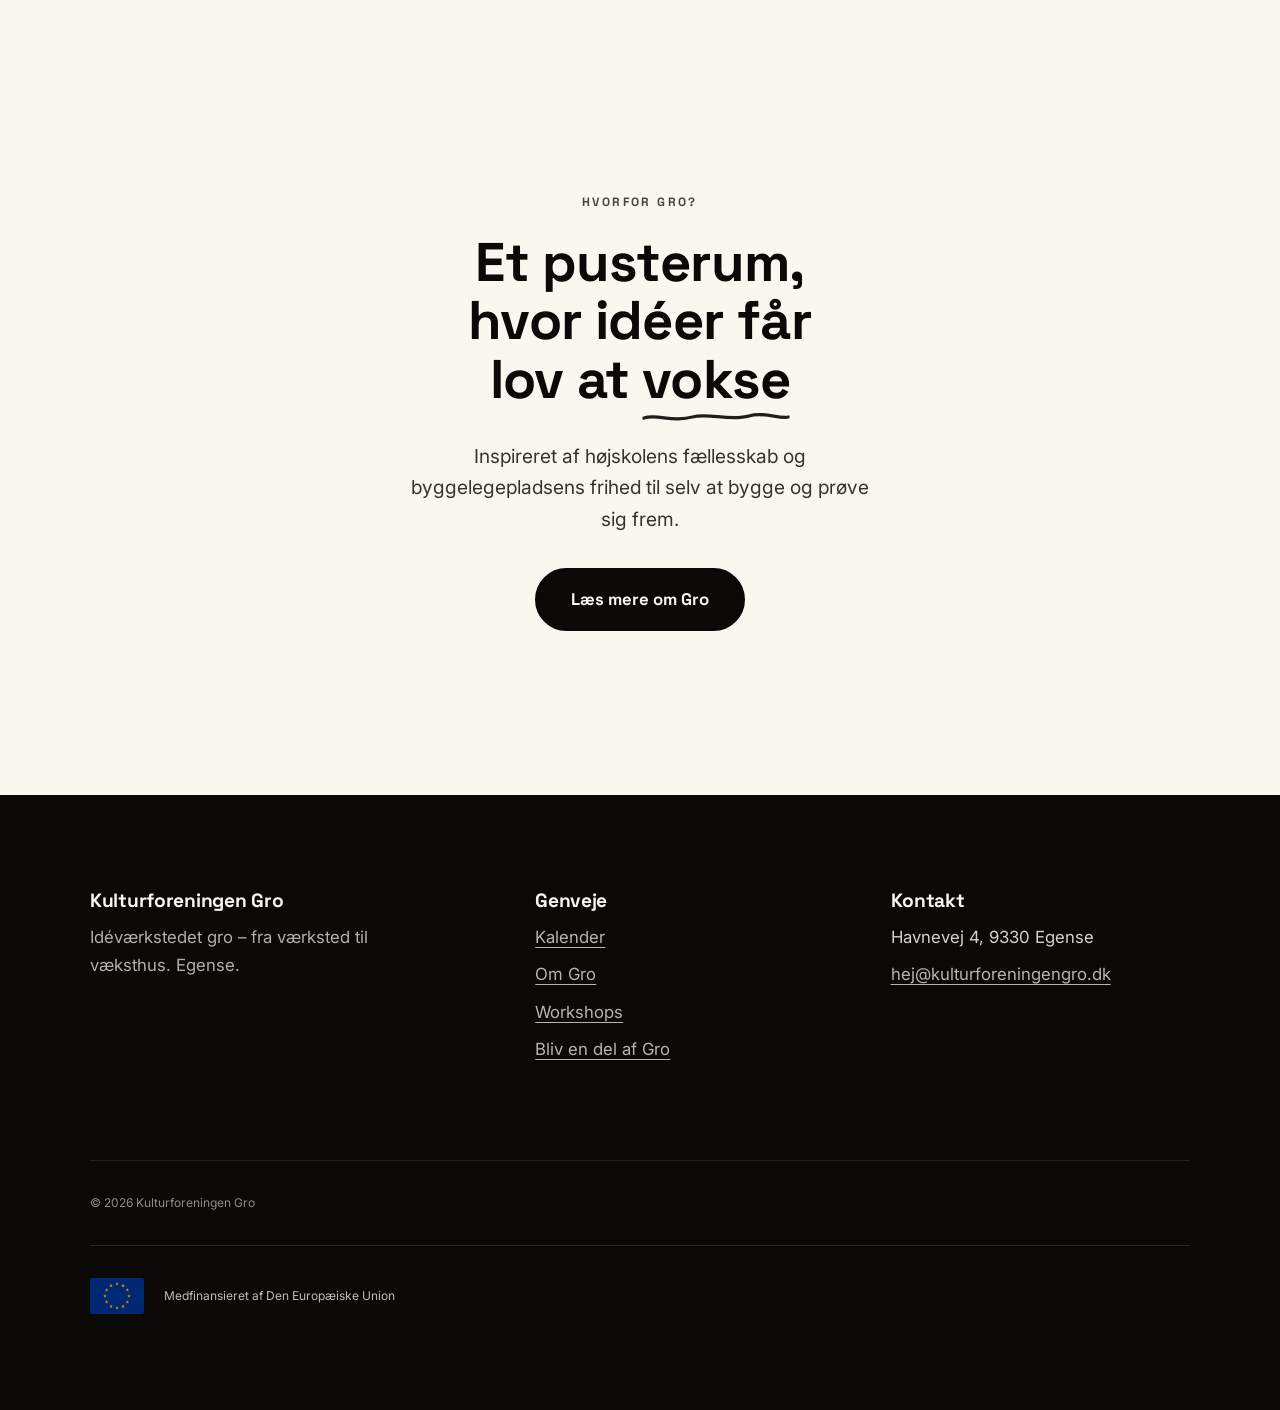
==== commit 20dca53f: "Restore gradient fade on header blur via a separate fixed overlay backdrop-filter on .site-header it" ====
--- a/index.html
+++ b/index.html
@@ -35,6 +35,7 @@
             </ul>
         </nav>
     </header>
+    <div class="header-blur-fade" aria-hidden="true"></div>
 
     <main id="main">
         <!-- Kalender -->
--- a/styles.css
+++ b/styles.css
@@ -7,8 +7,7 @@
     --color-cream: oklch(97.5% 0.012 88);
     --color-ink: oklch(14% 0.007 80);
     --color-ink-soft: oklch(33% 0.010 80);
-    --header-fade: oklch(97.5% 0.012 88 / 0.7);
-    --header-fade-0: oklch(97.5% 0.012 88 / 0);
+    --header-h: 6.25rem;
 
     /* Cool analog palette — mint → sky → periwinkle → lavender → rose
        oklch gives perceptually even lightness across hues;
@@ -75,8 +74,6 @@
         --color-ink: oklch(97.5% 0.012 88);
         --color-ink-soft: oklch(80% 0.012 82);
         --color-on-bold: oklch(13.5% 0.007 80);
-        --header-fade: oklch(13.5% 0.007 80 / 0.7);
-        --header-fade-0: oklch(13.5% 0.007 80 / 0);
     }
 }
 
@@ -251,6 +248,13 @@
     color: var(--page-accent, currentColor);
 }
 
+/* Hero's colour block reaches the very top of the page, behind the
+   now-transparent header — content gets pushed down to clear it */
+.inner-page .page-content > .hero:first-child {
+    margin-top: calc(-1 * var(--header-h));
+    padding-top: calc(var(--header-h) + clamp(4rem, 11vw, var(--space-16)));
+}
+
 .eyebrow {
     display: inline-block;
     font-family: var(--font-head);
@@ -369,17 +373,25 @@
     justify-content: space-between;
     gap: var(--space-4);
     padding: 1.4rem clamp(1.5rem, 5vw, 3rem);
-    background: var(--color-cream);
-}
-.site-header::after {
-    content: "";
-    position: absolute;
-    left: 0;
-    right: 0;
-    top: 100%;
-    height: 2.75rem;
-    background: linear-gradient(to bottom, var(--header-fade), var(--header-fade-0));
+    background: transparent;
+}
+
+/* Frosted-glass fade beneath the header — a separate fixed layer (not a
+   pseudo-element of .site-header) because backdrop-filter on a pseudo-
+   element of the sticky header doesn't pick up the scrolled content as
+   its backdrop in this engine. Sits just below the header in the stack
+   so nav links/logo stay sharp on top, and fades out via mask-image so
+   the blur softens into the page instead of cutting off hard. */
+.header-blur-fade {
+    position: fixed;
+    inset: 0 0 auto 0;
+    height: calc(var(--header-h) * 2.5);
+    z-index: 99;
     pointer-events: none;
+    backdrop-filter: blur(14px);
+    -webkit-backdrop-filter: blur(14px);
+    mask-image: linear-gradient(to bottom, white 0%, white 40%, transparent 100%);
+    -webkit-mask-image: linear-gradient(to bottom, white 0%, white 40%, transparent 100%);
 }
 
 .brand-link {
@@ -448,8 +460,9 @@
     .nav-toggle { display: inline-flex; }
     .site-nav {
         position: absolute; inset-inline: 0; top: 100%;
-        background: var(--color-cream);
-        border-bottom: 2px solid var(--color-ink);
+        background: color-mix(in oklch, var(--color-cream) 82%, transparent);
+        backdrop-filter: blur(14px);
+        -webkit-backdrop-filter: blur(14px);
         transform: translateY(-8px); opacity: 0; pointer-events: none;
         transition: transform 220ms var(--ease-standard), opacity 220ms var(--ease-standard);
     }
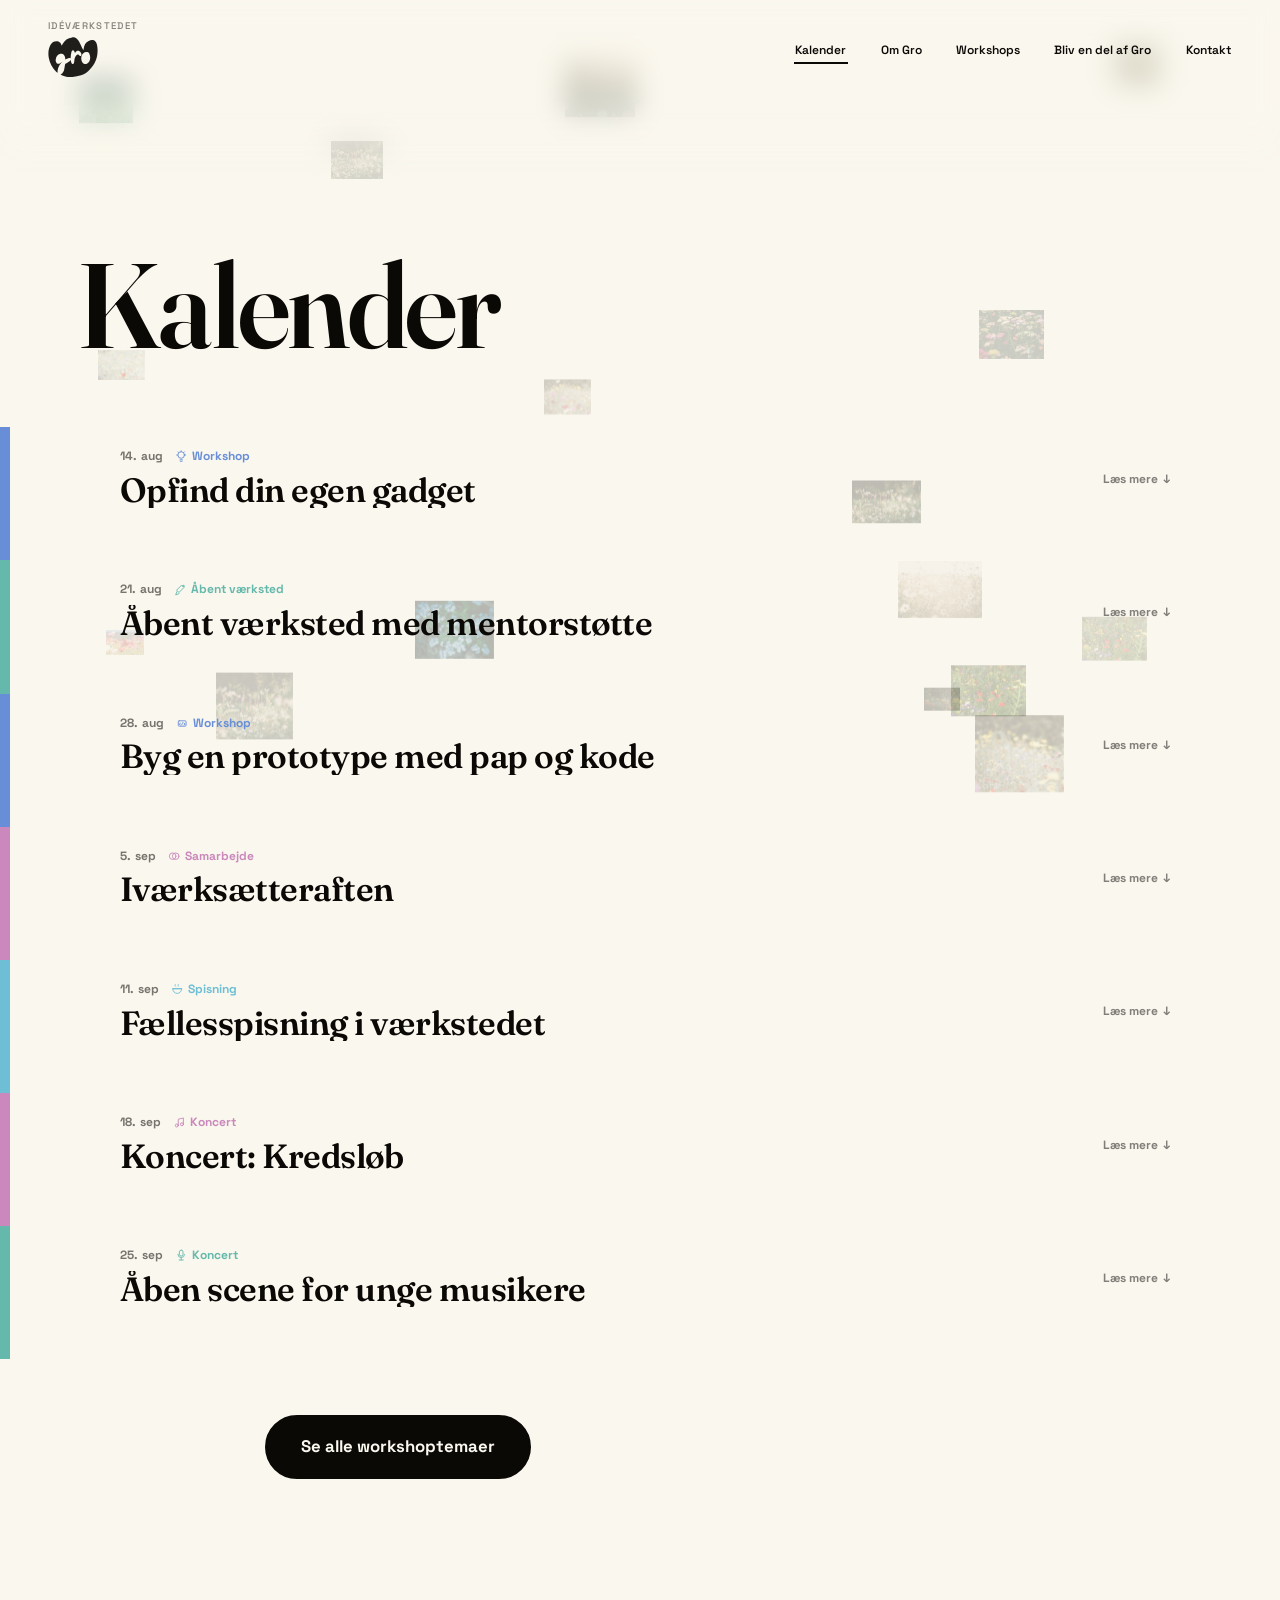
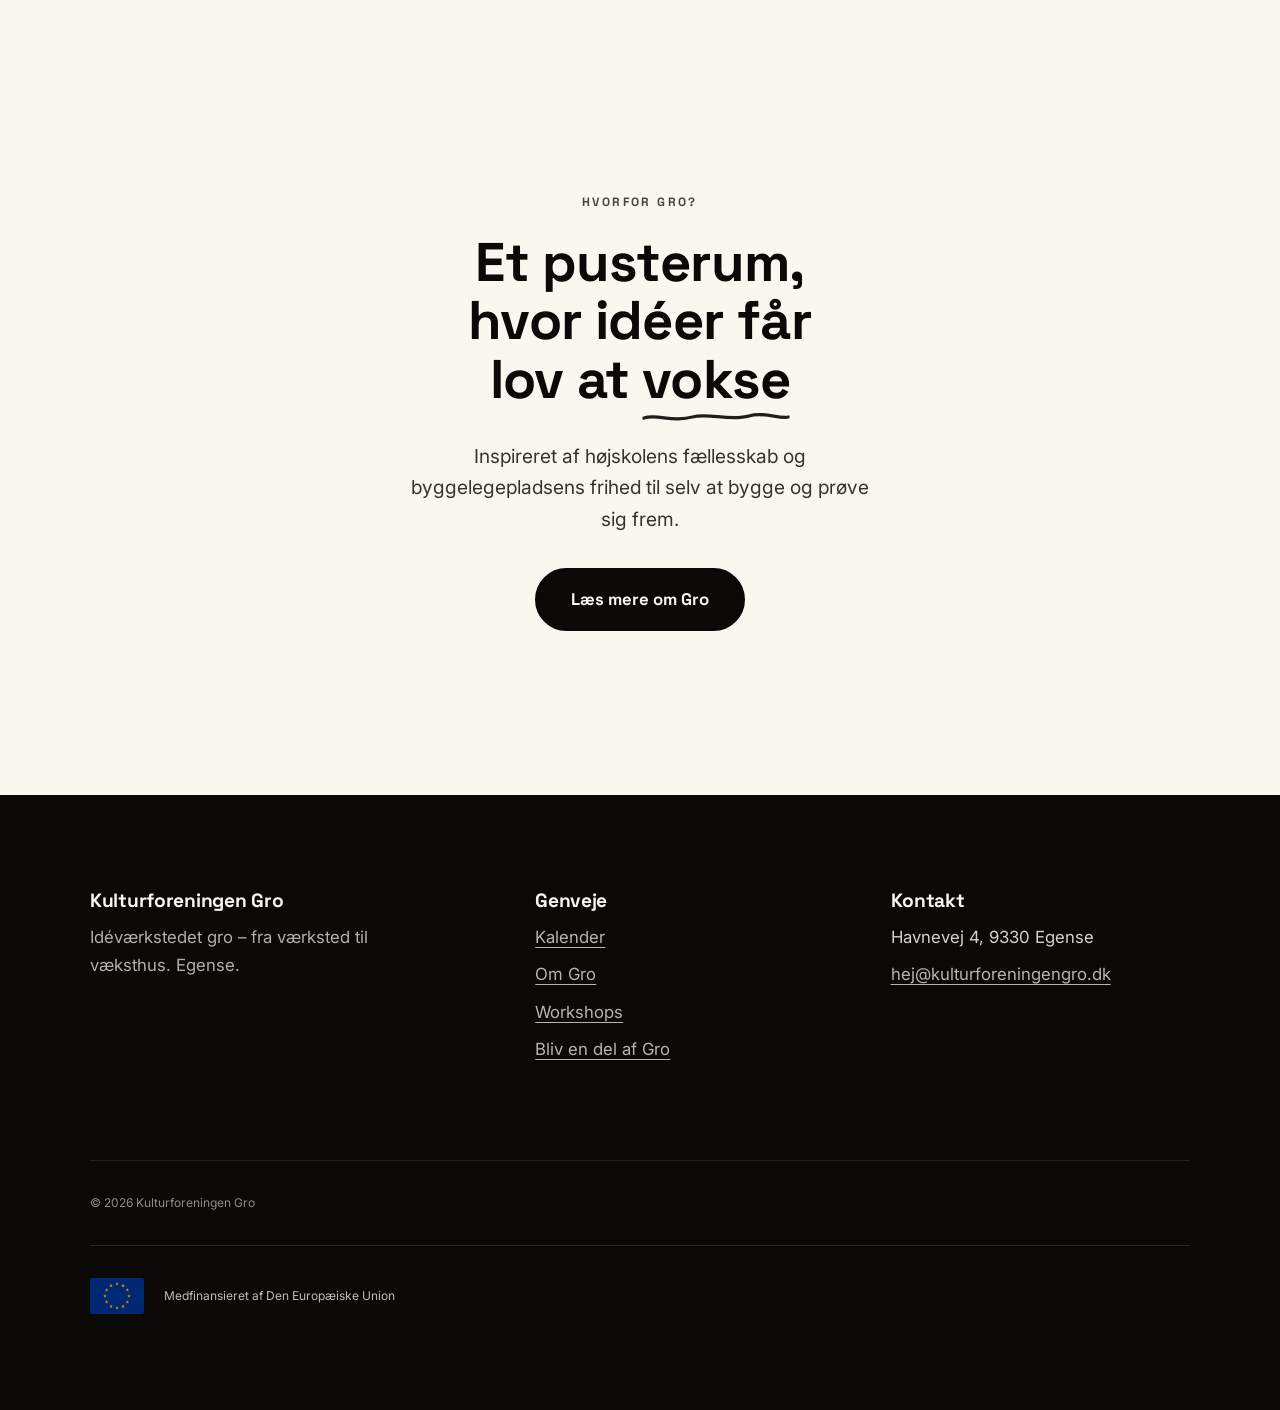
==== commit 1ec7062b: "Replace random scratch marks with traced logo-outline flicker Swap the four random scratchy marks fo" ====
--- a/index.html
+++ b/index.html
@@ -20,7 +20,10 @@
     <header class="site-header" role="banner">
         <a href="index.html" class="brand-link">
             <span class="brand-eyebrow">idéværkstedet</span>
-            <img src="assets/logo.svg" alt="gro" class="brand-logo" />
+            <span class="brand-logo-wrap">
+                <img src="assets/logo.svg" alt="gro" class="brand-logo" />
+                <span class="brand-logo-outline" aria-hidden="true"></span>
+            </span>
         </a>
         <button class="nav-toggle" data-nav-toggle aria-expanded="false" aria-label="Åbn menu" aria-controls="primary-nav">
             <span class="bar"></span><span class="bar"></span><span class="bar"></span>
--- a/styles.css
+++ b/styles.css
@@ -385,13 +385,13 @@
 .header-blur-fade {
     position: fixed;
     inset: 0 0 auto 0;
-    height: calc(var(--header-h) * 2.5);
+    height: calc(var(--header-h) * 1.75);
     z-index: 99;
     pointer-events: none;
     backdrop-filter: blur(14px);
     -webkit-backdrop-filter: blur(14px);
-    mask-image: linear-gradient(to bottom, white 0%, white 40%, transparent 100%);
-    -webkit-mask-image: linear-gradient(to bottom, white 0%, white 40%, transparent 100%);
+    mask-image: linear-gradient(to bottom, white 0, white var(--header-h), transparent 100%);
+    -webkit-mask-image: linear-gradient(to bottom, white 0, white var(--header-h), transparent 100%);
 }
 
 .brand-link {
@@ -422,6 +422,43 @@
 }
 @media (hover: hover) {
     .brand-link:hover { opacity: 0.82; }
+}
+
+/* A second, hand-traced outline of the logo mark flickers in and out
+   on top of it at uneven intervals, in the page's accent colour
+   (falls back to orange on the calendar, which has no --page-accent) —
+   like someone occasionally re-tracing the shape with a marker. */
+.brand-logo-wrap {
+    position: relative;
+    display: inline-block;
+    line-height: 0;
+}
+.brand-logo-outline {
+    position: absolute;
+    inset: 0;
+    background-color: var(--page-accent, var(--color-orange));
+    mask-image: url("assets/logo-outline.svg");
+    -webkit-mask-image: url("assets/logo-outline.svg");
+    mask-size: 100% 100%;
+    -webkit-mask-size: 100% 100%;
+    mask-repeat: no-repeat;
+    -webkit-mask-repeat: no-repeat;
+    mask-mode: luminance;
+    -webkit-mask-source-type: luminance;
+    opacity: 0;
+    pointer-events: none;
+    animation: logo-scratch-flicker 9s ease-in-out infinite;
+}
+
+@keyframes logo-scratch-flicker {
+    0%, 85%, 100% { opacity: 0; }
+    89% { opacity: 0.9; }
+    92% { opacity: 0.2; }
+    95% { opacity: 0.85; }
+}
+
+@media (prefers-reduced-motion: reduce) {
+    .brand-logo-outline { animation: none; }
 }
 
 .nav-toggle {
@@ -460,9 +497,7 @@
     .nav-toggle { display: inline-flex; }
     .site-nav {
         position: absolute; inset-inline: 0; top: 100%;
-        background: color-mix(in oklch, var(--color-cream) 82%, transparent);
-        backdrop-filter: blur(14px);
-        -webkit-backdrop-filter: blur(14px);
+        background: var(--color-cream);
         transform: translateY(-8px); opacity: 0; pointer-events: none;
         transition: transform 220ms var(--ease-standard), opacity 220ms var(--ease-standard);
     }
@@ -997,6 +1032,12 @@
     .site-header {
         view-transition-name: site-header;
     }
+    /* Without this, the group itself still gets the browser's default
+       geometry animation: if the captured header size/position differs
+       even slightly between the old and new page (e.g. font-loading
+       timing), it briefly resizes/shifts before settling — seen as the
+       header (and the logo on it) jumping before snapping into place */
+    ::view-transition-group(site-header) { animation-duration: 0s; }
     ::view-transition-image-pair(site-header) { isolation: auto; }
     ::view-transition-old(site-header),
     ::view-transition-new(site-header) {
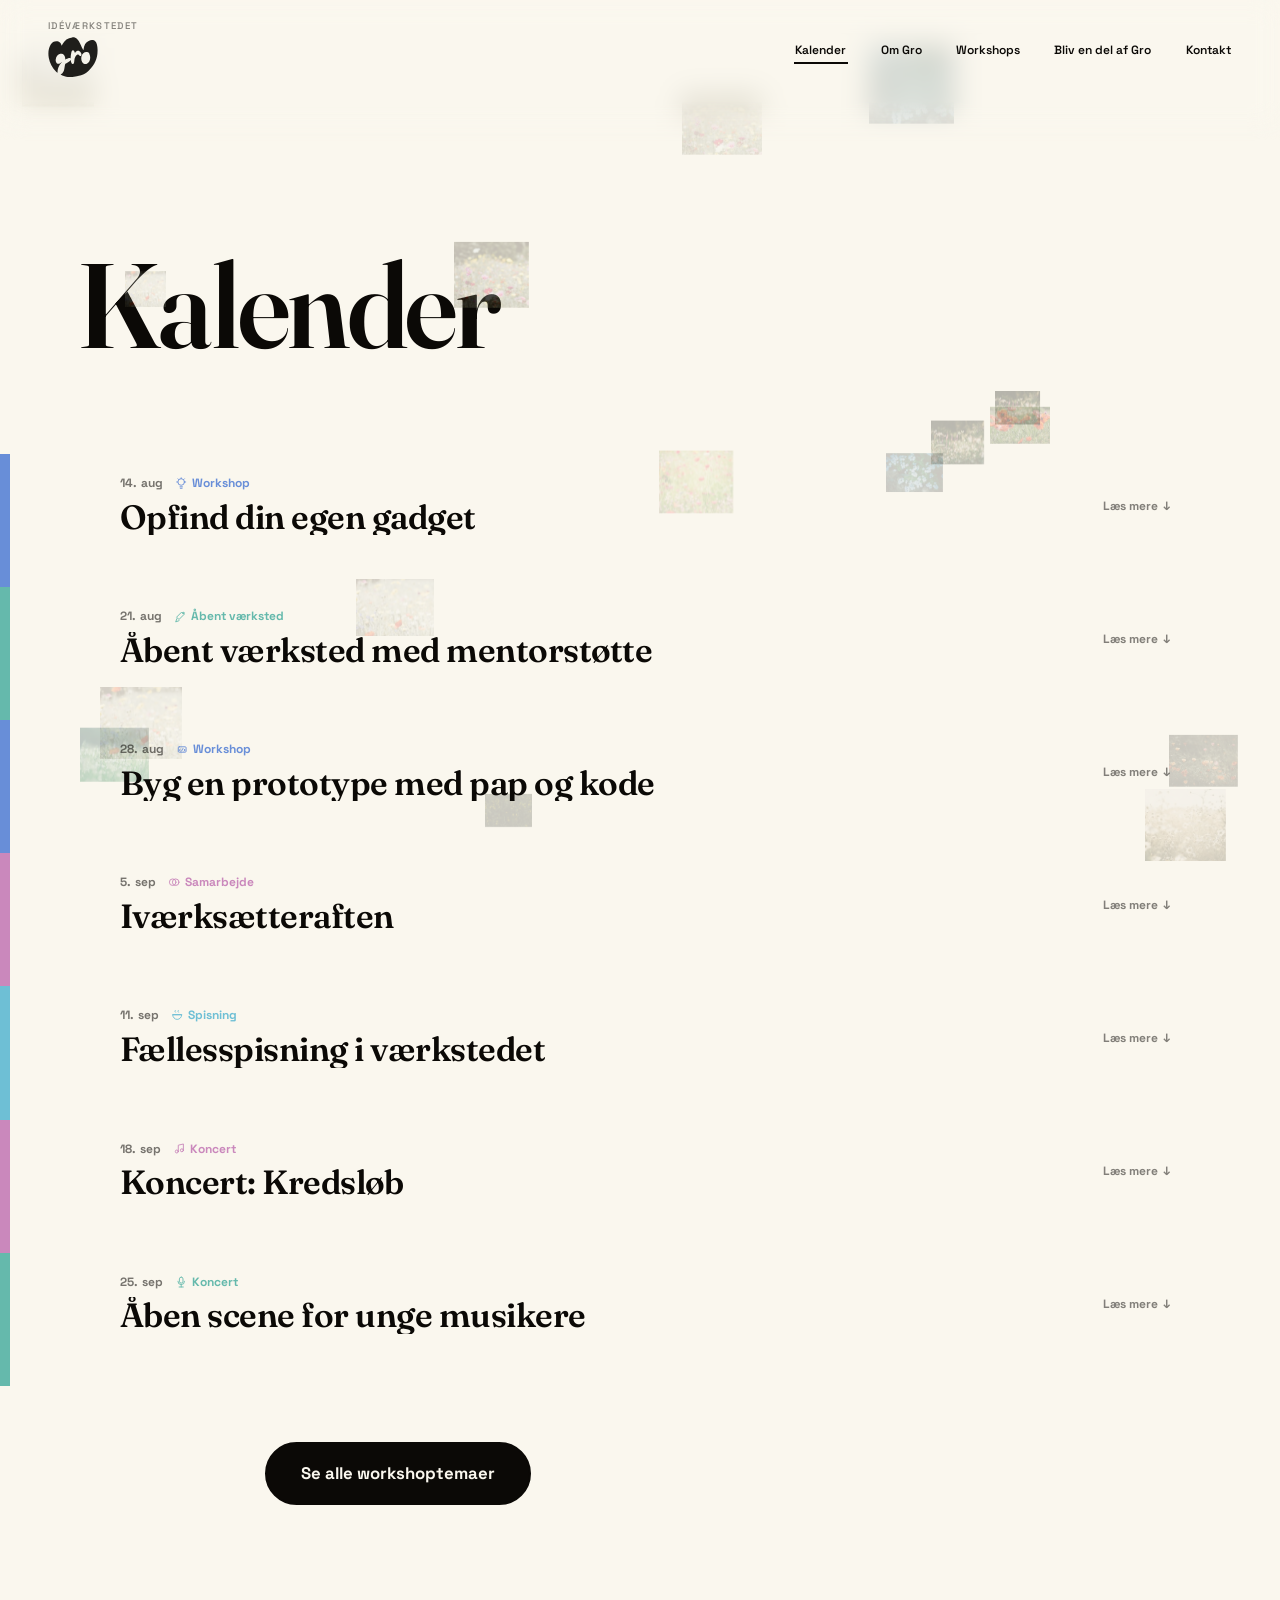
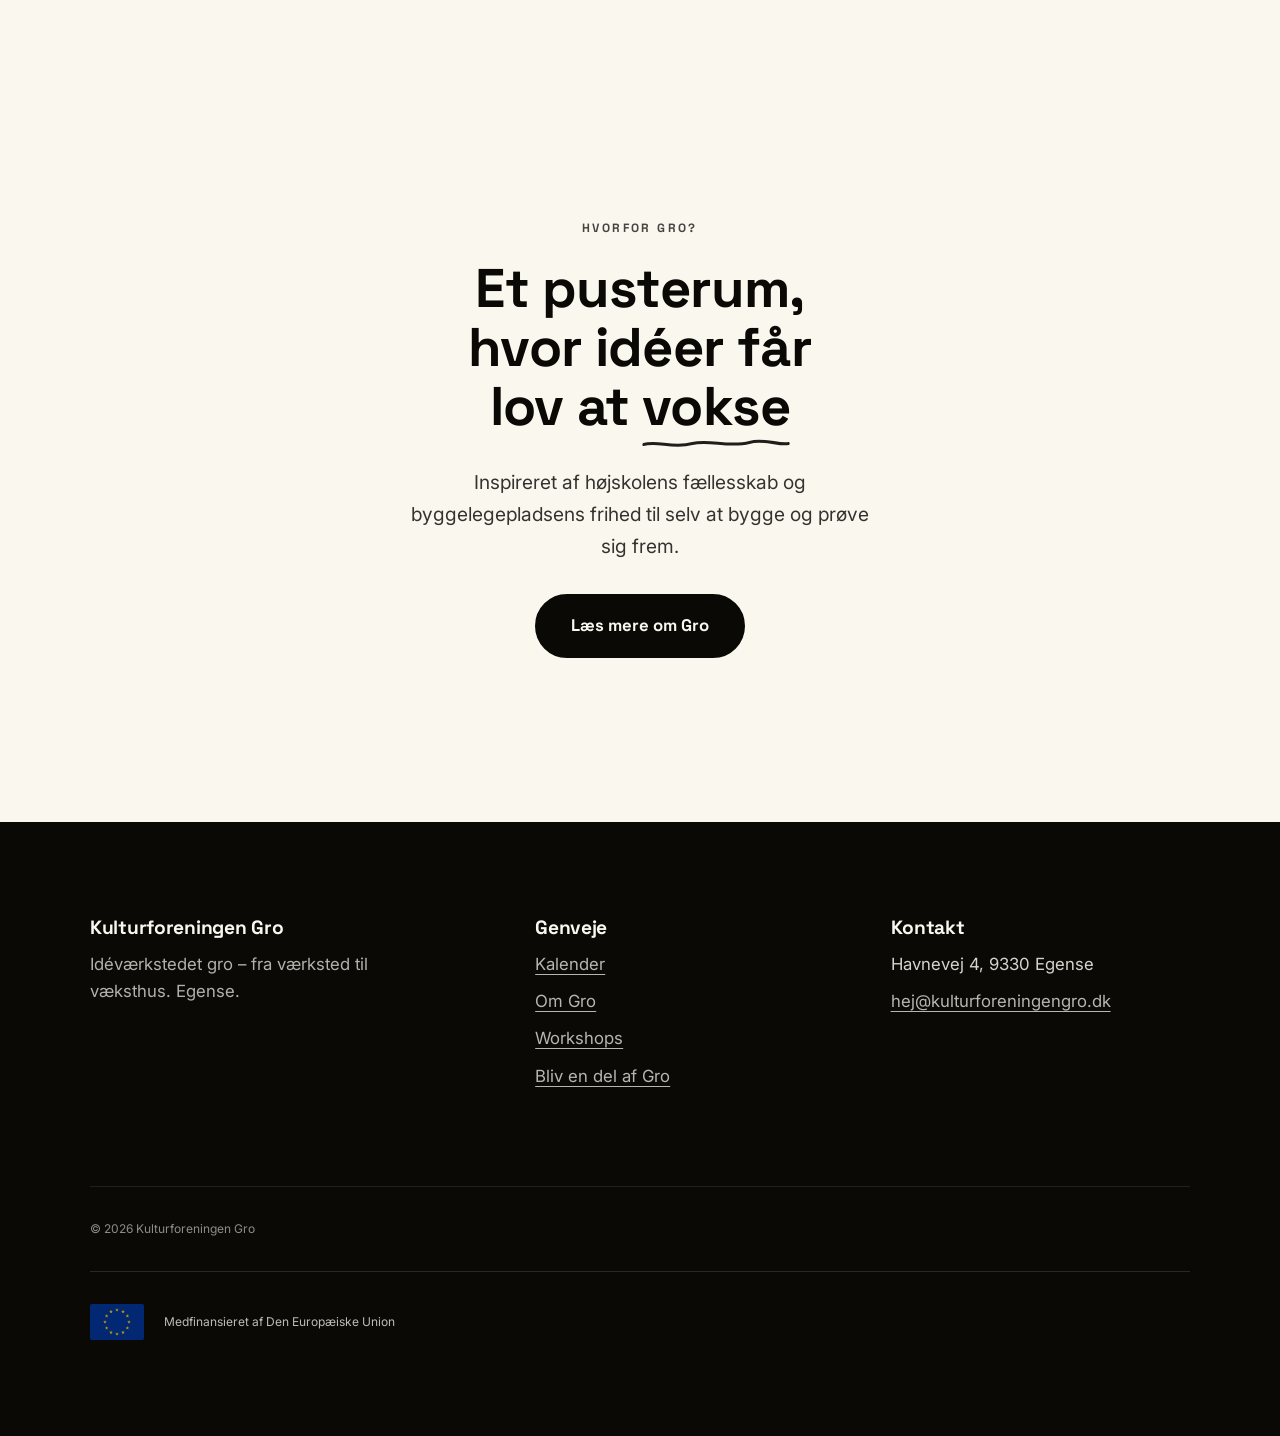
==== commit d5d7ac04: "Mobil: ensartet åbnings-position for begivenheder, læsbare lister på blomster-baggrund, dynamisk the" ====
--- a/index.html
+++ b/index.html
@@ -6,7 +6,7 @@
     <meta name="viewport" content="width=device-width,initial-scale=1" />
     <title>Kulturforeningen Gro – Idéværkstedet gro i Egense</title>
     <meta name="description" content="Idéværkstedet gro er stedet i Egense, hvor børn og unge bygger og opfinder. Se kalenderen og find din næste workshop." />
-    <meta name="theme-color" content="#2f8f5b" />
+    <meta name="theme-color" content="#faf6ee" />
     <link rel="icon" href="assets/favicon.svg" type="image/svg+xml" />
     <link rel="preconnect" href="https://fonts.googleapis.com" />
     <link rel="preconnect" href="https://fonts.gstatic.com" crossorigin />
--- a/styles.css
+++ b/styles.css
@@ -46,7 +46,7 @@
     --space-16: 9rem;
 
     scroll-behavior: smooth;
-    scroll-padding-top: 5.5rem;
+    scroll-padding-top: calc(var(--header-h) * 1.4);
 }
 
 /* "Magnetisk" scroll — kalenderens begivenheder trækker sig blidt
@@ -385,7 +385,7 @@
 .header-blur-fade {
     position: fixed;
     inset: 0 0 auto 0;
-    height: calc(var(--header-h) * 1.75);
+    height: calc(var(--header-h) * 1.4);
     z-index: 99;
     pointer-events: none;
     backdrop-filter: blur(14px);
@@ -424,10 +424,11 @@
     .brand-link:hover { opacity: 0.82; }
 }
 
-/* A second, hand-traced outline of the logo mark flickers in and out
-   on top of it at uneven intervals, in the page's accent colour
-   (falls back to orange on the calendar, which has no --page-accent) —
-   like someone occasionally re-tracing the shape with a marker. */
+/* A second, hand-traced outline of the logo mark periodically retraces
+   itself on top of it, in the page's accent colour (falls back to
+   orange on the calendar, which has no --page-accent) — the stroke
+   draws on at an easing tempo, then fades, every 10 seconds. The
+   draw-on animation itself lives inside assets/logo-outline.svg. */
 .brand-logo-wrap {
     position: relative;
     display: inline-block;
@@ -436,6 +437,7 @@
 .brand-logo-outline {
     position: absolute;
     inset: 0;
+    transform: translate(3px, -2px);
     background-color: var(--page-accent, var(--color-orange));
     mask-image: url("assets/logo-outline.svg");
     -webkit-mask-image: url("assets/logo-outline.svg");
@@ -445,20 +447,12 @@
     -webkit-mask-repeat: no-repeat;
     mask-mode: luminance;
     -webkit-mask-source-type: luminance;
-    opacity: 0;
+    opacity: 0.9;
     pointer-events: none;
-    animation: logo-scratch-flicker 9s ease-in-out infinite;
-}
-
-@keyframes logo-scratch-flicker {
-    0%, 85%, 100% { opacity: 0; }
-    89% { opacity: 0.9; }
-    92% { opacity: 0.2; }
-    95% { opacity: 0.85; }
 }
 
 @media (prefers-reduced-motion: reduce) {
-    .brand-logo-outline { animation: none; }
+    .brand-logo-outline { display: none; }
 }
 
 .nav-toggle {
@@ -533,6 +527,15 @@
     --item-border-color: color-mix(in oklch, var(--color-ink) 16%, transparent);
     border-top: 1px solid var(--item-border-color);
     transition: padding-left 260ms var(--ease-pop);
+}
+/* On the cream background, the wildflowers (.weed-layer) paint above
+   non-isolated content — give text-heavy rows their own opaque layer
+   so blooms never land on top of the text. */
+.bg-cream .item-row {
+    position: relative;
+    z-index: 1;
+    isolation: isolate;
+    background: var(--color-cream);
 }
 @media (hover: hover) {
     .item-row:hover { padding-left: var(--space-4); }
@@ -999,21 +1002,18 @@
 }
 
 /* =====================================================
-   View Transitions — app-like morphing between pages
+   View Transitions — gentle cross-fade between pages
    Progressive enhancement (Chrome/Edge 126+); ignored
    elsewhere. The header stays put instead of cross-fading,
-   each inner page's opening colour block morphs into the
-   next page's, and the rest of the page settles in with a
-   gentle cross-fade in the brand's easing.
+   and the rest of the page fades in the brand's easing.
    ===================================================== */
 @media (prefers-reduced-motion: no-preference) {
     @view-transition {
         navigation: auto;
     }
 
-    /* Plain cross-fade (no slide) — the hero block morphs on its
-       own timeline below, and a vertical drift here would create a
-       moving edge that briefly gaps under it as the two settle */
+    /* Plain cross-fade (no slide) — a vertical drift here would
+       create a moving edge that briefly gaps as the two pages settle */
     ::view-transition-group(root) {
         animation-duration: 600ms;
         animation-timing-function: var(--ease-standard);
@@ -1045,16 +1045,6 @@
         mix-blend-mode: normal;
     }
     ::view-transition-old(site-header) { display: none; }
-
-    /* Each inner page's hero block morphs (position, size and
-       colour) into the next page's, instead of just appearing */
-    .page-content > .hero:first-child {
-        view-transition-name: page-hero;
-    }
-    ::view-transition-group(page-hero) {
-        animation-duration: 700ms;
-        animation-timing-function: var(--ease-pop);
-    }
 }
 
 /* =====================================================
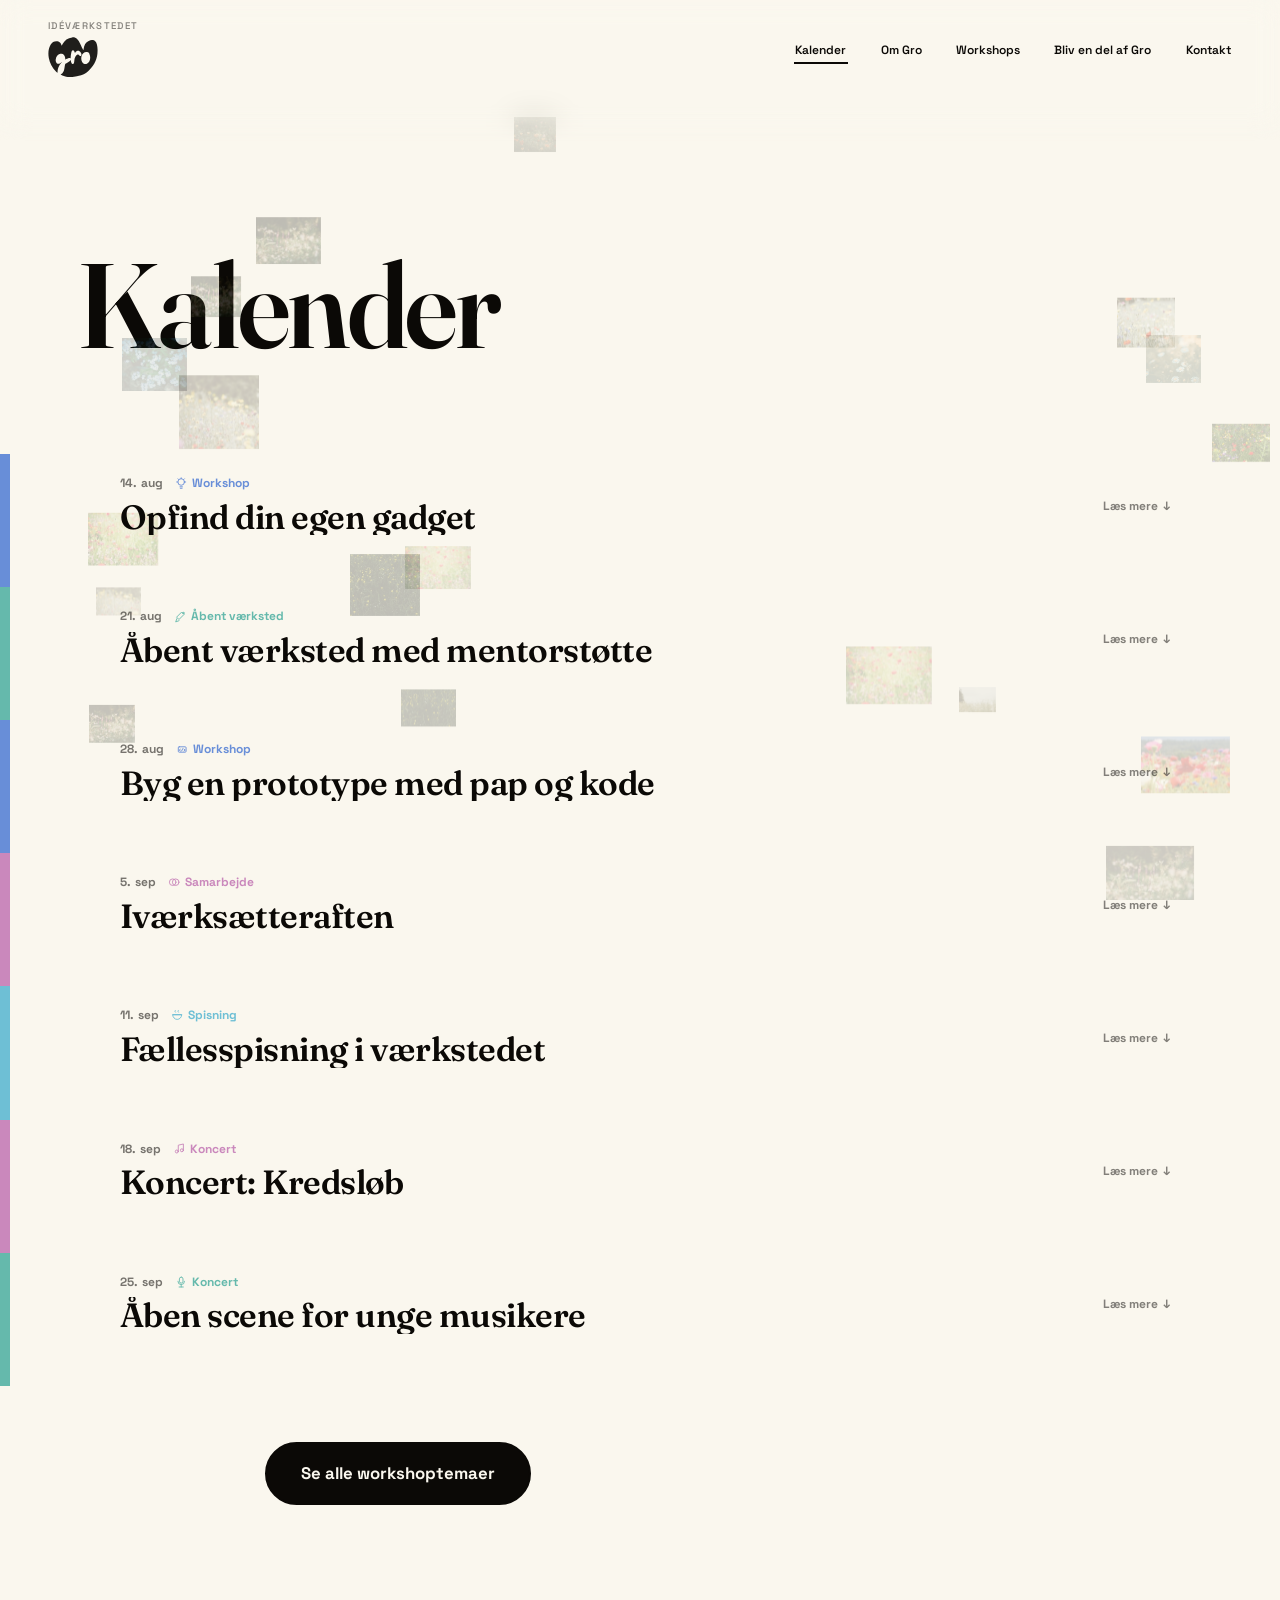
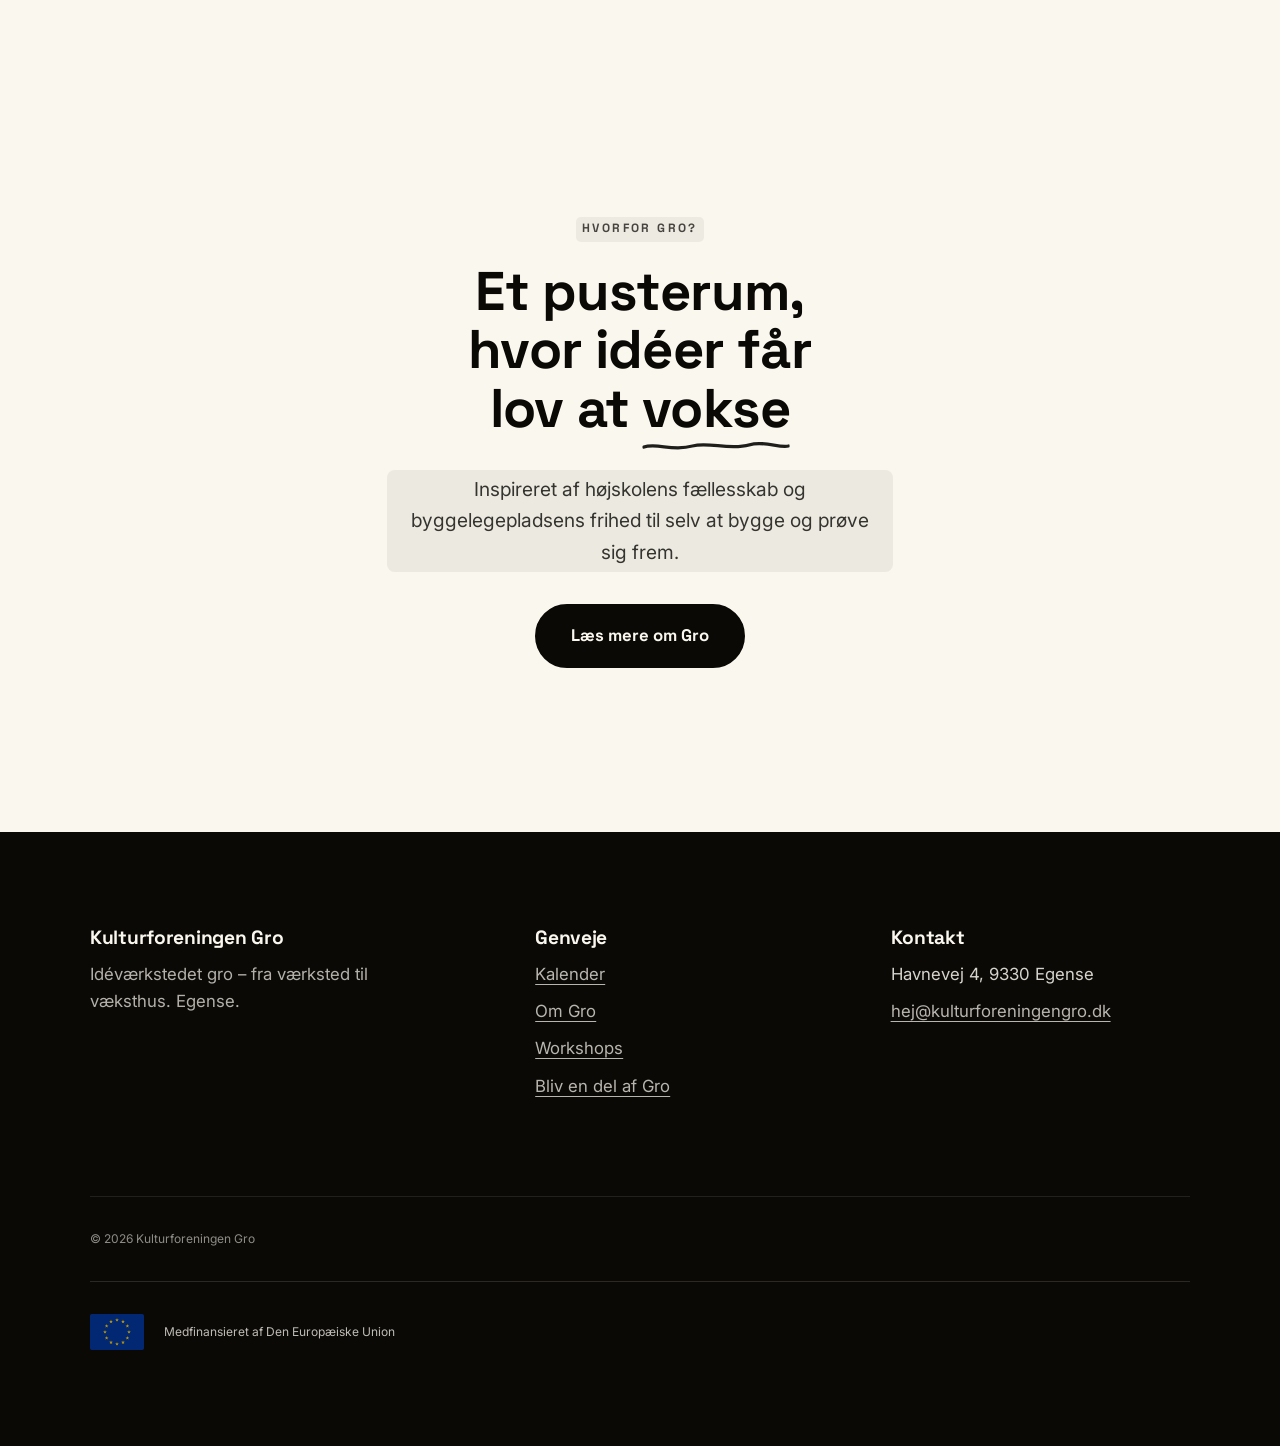
==== commit b816f01d: "Gør kalenderen data-drevet via events.json + delbare event-links Arrangementerne i forsidens kalende" ====
--- a/index.html
+++ b/index.html
@@ -47,190 +47,36 @@
                 <h1 id="kalender-title" class="visually-hidden">Hvad sker der hos Gro? – kalender for Idéværkstedet gro i Egense</h1>
                 <p class="event-list-label">Kalender</p>
 
-                <div class="event-list" data-reveal>
-                    <div class="event-row" style="--event-accent: var(--color-orange);">
-                        <div class="event-info">
-                            <p class="event-line">
-                                <span class="event-when" data-event-open>14. aug</span>
-                                <span class="event-tag tag-orange"><svg class="event-tag-icon" viewBox="0 0 48 48" fill="none" stroke="currentColor" stroke-width="3" stroke-linecap="round" stroke-linejoin="round" aria-hidden="true"><circle cx="24" cy="20" r="11" /><path d="M20 36h8M21 41h6" /><path d="M24 6v3M9 20h3M36 20h3M13.5 9.5l2 2M34.5 9.5l-2 2" /></svg>Workshop</span>
-                            </p>
-                            <h3 data-event-open>Opfind din egen gadget</h3>
-                        </div>
-                        <div class="event-cta">
-                            <button class="event-toggle" type="button" aria-expanded="false" aria-controls="event-detail-1" data-event-toggle>
-                                Læs mere <span class="event-toggle-arrow" aria-hidden="true">↓</span>
-                            </button>
-                        </div>
-                        <div class="event-details-wrap" id="event-detail-1">
-                            <div class="event-details event-details--with-image">
-                                <div class="event-details-image" aria-hidden="true">
-                                    <svg viewBox="0 0 48 48" fill="none" stroke="currentColor" stroke-width="2.5" stroke-linecap="round" stroke-linejoin="round"><circle cx="24" cy="20" r="11" /><path d="M20 36h8M21 41h6" /><path d="M24 6v3M9 20h3M36 20h3M13.5 9.5l2 2M34.5 9.5l-2 2" /></svg>
-                                </div>
-                                <p class="event-details-cta"><a class="btn btn-on-bold btn-square" href="kontakt.html">Tilmeld dig</a></p>
-                                <div class="event-details-inner">
-                                    <p>En eftermiddag med skruetrækkere, lysdioder og vilde idéer. I går fra skitse til virkende prototype – og tager den med hjem.</p>
-                                    <p class="event-details-meta">Idéværkstedet, Egense · 10–14 år</p>
-                                </div>
-                            </div>
-                        </div>
-                    </div>
-                    <div class="event-row" style="--event-accent: var(--color-green);">
-                        <div class="event-info">
-                            <p class="event-line">
-                                <span class="event-when" data-event-open>21. aug</span>
-                                <span class="event-tag tag-green"><svg class="event-tag-icon" viewBox="0 0 48 48" fill="none" stroke="currentColor" stroke-width="3" stroke-linecap="round" stroke-linejoin="round" aria-hidden="true"><path d="M30 11l7 7-17 17-7-7z" /><path d="M13 32l-4 11 11-4" /><circle cx="34.5" cy="13.5" r="2.6" /></svg>Åbent værksted</span>
-                            </p>
-                            <h3 data-event-open>Åbent værksted med mentorstøtte</h3>
-                        </div>
-                        <div class="event-cta">
-                            <button class="event-toggle" type="button" aria-expanded="false" aria-controls="event-detail-2" data-event-toggle>
-                                Læs mere <span class="event-toggle-arrow" aria-hidden="true">↓</span>
-                            </button>
-                        </div>
-                        <div class="event-details-wrap" id="event-detail-2">
-                            <div class="event-details event-details--with-image">
-                                <div class="event-details-image" aria-hidden="true">
-                                    <svg viewBox="0 0 48 48" fill="none" stroke="currentColor" stroke-width="2.5" stroke-linecap="round" stroke-linejoin="round"><path d="M30 11l7 7-17 17-7-7z" /><path d="M13 32l-4 11 11-4" /><circle cx="34.5" cy="13.5" r="2.6" /></svg>
-                                </div>
-                                <p class="event-details-cta"><a class="btn btn-on-bold btn-square" href="om.html#vaerksted">Læs mere om værkstedet</a></p>
-                                <div class="event-details-inner">
-                                    <p>Kom forbi når det passer dig. Værkstedet står åbent, og lokale mentorer er klar til at give et praj på vejen – med dit eget projekt eller en helt ny idé.</p>
-                                    <p class="event-details-meta">Idéværkstedet, Egense · Alle aldre</p>
-                                </div>
-                            </div>
-                        </div>
-                    </div>
-                    <div class="event-row" style="--event-accent: var(--color-orange);">
-                        <div class="event-info">
-                            <p class="event-line">
-                                <span class="event-when" data-event-open>28. aug</span>
-                                <span class="event-tag tag-orange"><svg class="event-tag-icon" viewBox="0 0 48 48" fill="none" stroke="currentColor" stroke-width="3" stroke-linecap="round" stroke-linejoin="round" aria-hidden="true"><rect x="11" y="16" width="26" height="18" rx="3" /><path d="M18 24l-4 3 4 3M30 24l4 3-4 3M26 22l-4 8" /></svg>Workshop</span>
-                            </p>
-                            <h3 data-event-open>Byg en prototype med pap og kode</h3>
-                        </div>
-                        <div class="event-cta">
-                            <button class="event-toggle" type="button" aria-expanded="false" aria-controls="event-detail-3" data-event-toggle>
-                                Læs mere <span class="event-toggle-arrow" aria-hidden="true">↓</span>
-                            </button>
-                        </div>
-                        <div class="event-details-wrap" id="event-detail-3">
-                            <div class="event-details event-details--with-image">
-                                <div class="event-details-image" aria-hidden="true">
-                                    <svg viewBox="0 0 48 48" fill="none" stroke="currentColor" stroke-width="2.5" stroke-linecap="round" stroke-linejoin="round"><rect x="11" y="16" width="26" height="18" rx="3" /><path d="M18 24l-4 3 4 3M30 24l4 3-4 3M26 22l-4 8" /></svg>
-                                </div>
-                                <p class="event-details-cta"><a class="btn btn-on-bold btn-square" href="kontakt.html">Tilmeld dig</a></p>
-                                <div class="event-details-inner">
-                                    <p>Vi blander det analoge med det digitale: byg en model i pap, og giv den liv med lys, lyd eller bevægelse. Ingen erfaring nødvendig – kun nysgerrighed.</p>
-                                    <p class="event-details-meta">Idéværkstedet, Egense · 11–16 år</p>
-                                </div>
-                            </div>
-                        </div>
-                    </div>
-                    <div class="event-row" style="--event-accent: var(--color-pink);">
-                        <div class="event-info">
-                            <p class="event-line">
-                                <span class="event-when" data-event-open>5. sep</span>
-                                <span class="event-tag tag-pink"><svg class="event-tag-icon" viewBox="0 0 48 48" fill="none" stroke="currentColor" stroke-width="3" stroke-linecap="round" stroke-linejoin="round" aria-hidden="true"><circle cx="19" cy="24" r="11" /><circle cx="29" cy="24" r="11" /></svg>Samarbejde</span>
-                            </p>
-                            <h3 data-event-open>Iværksætteraften</h3>
-                        </div>
-                        <div class="event-cta">
-                            <button class="event-toggle" type="button" aria-expanded="false" aria-controls="event-detail-4" data-event-toggle>
-                                Læs mere <span class="event-toggle-arrow" aria-hidden="true">↓</span>
-                            </button>
-                        </div>
-                        <div class="event-details-wrap" id="event-detail-4">
-                            <div class="event-details event-details--with-image">
-                                <div class="event-details-image" aria-hidden="true">
-                                    <svg viewBox="0 0 48 48" fill="none" stroke="currentColor" stroke-width="2.5" stroke-linecap="round" stroke-linejoin="round"><circle cx="19" cy="24" r="11" /><circle cx="29" cy="24" r="11" /></svg>
-                                </div>
-                                <p class="event-details-cta"><a class="btn btn-on-bold btn-square" href="bliv-med.html#samarbejde">Læs mere om samarbejdet</a></p>
-                                <div class="event-details-inner">
-                                    <p>Mød lokale iværksættere, hør deres historier om at vove pelsen, og få sparring på dine egne idéer. En uformel aften om mod til at prøve noget nyt.</p>
-                                    <p class="event-details-meta">Idéværkstedet, Egense · Unge + forældre</p>
-                                </div>
-                            </div>
-                        </div>
-                    </div>
-                    <div class="event-row" style="--event-accent: var(--color-blue);">
-                        <div class="event-info">
-                            <p class="event-line">
-                                <span class="event-when" data-event-open>11. sep</span>
-                                <span class="event-tag tag-blue"><svg class="event-tag-icon" viewBox="0 0 48 48" fill="none" stroke="currentColor" stroke-width="3" stroke-linecap="round" stroke-linejoin="round" aria-hidden="true"><path d="M9 23a15 15 0 0 0 30 0z" /><path d="M9 23h30" /><path d="M18 8c-2 2-2 4 0 6M28 8c-2 2-2 4 0 6" /></svg>Spisning</span>
-                            </p>
-                            <h3 data-event-open>Fællesspisning i værkstedet</h3>
-                        </div>
-                        <div class="event-cta">
-                            <button class="event-toggle" type="button" aria-expanded="false" aria-controls="event-detail-5" data-event-toggle>
-                                Læs mere <span class="event-toggle-arrow" aria-hidden="true">↓</span>
-                            </button>
-                        </div>
-                        <div class="event-details-wrap" id="event-detail-5">
-                            <div class="event-details event-details--with-image">
-                                <div class="event-details-image" aria-hidden="true">
-                                    <svg viewBox="0 0 48 48" fill="none" stroke="currentColor" stroke-width="2.5" stroke-linecap="round" stroke-linejoin="round"><path d="M9 23a15 15 0 0 0 30 0z" /><path d="M9 23h30" /><path d="M18 8c-2 2-2 4 0 6M28 8c-2 2-2 4 0 6" /></svg>
-                                </div>
-                                <p class="event-details-cta"><a class="btn btn-on-bold btn-square" href="kontakt.html">Tilmeld dig</a></p>
-                                <div class="event-details-inner">
-                                    <p>Tag en ret med – stor eller lille – og spis sammen med dem, der bygger og finder på i værkstedet. God mad, gode snakke og plads til alle aldre rundt om bordet.</p>
-                                    <p class="event-details-meta">Idéværkstedet, Egense · Alle er velkomne</p>
-                                </div>
-                            </div>
-                        </div>
-                    </div>
-                    <div class="event-row" style="--event-accent: var(--color-pink);">
-                        <div class="event-info">
-                            <p class="event-line">
-                                <span class="event-when" data-event-open>18. sep</span>
-                                <span class="event-tag tag-pink"><svg class="event-tag-icon" viewBox="0 0 48 48" fill="none" stroke="currentColor" stroke-width="3" stroke-linecap="round" stroke-linejoin="round" aria-hidden="true"><circle cx="16" cy="35" r="5" /><circle cx="33" cy="31" r="5" /><path d="M21 35V14l17-4v21" /></svg>Koncert</span>
-                            </p>
-                            <h3 data-event-open>Koncert: Kredsløb</h3>
-                        </div>
-                        <div class="event-cta">
-                            <button class="event-toggle" type="button" aria-expanded="false" aria-controls="event-detail-6" data-event-toggle>
-                                Læs mere <span class="event-toggle-arrow" aria-hidden="true">↓</span>
-                            </button>
-                        </div>
-                        <div class="event-details-wrap" id="event-detail-6">
-                            <div class="event-details event-details--with-photo">
-                                <div class="event-details-image event-details-image--photo" aria-hidden="true">
-                                    <img src="assets/img/kredsloeb.webp" alt="" />
-                                </div>
-                                <p class="event-details-cta"><a class="btn btn-on-bold btn-square" href="kontakt.html">Hør mere</a></p>
-                                <div class="event-details-inner">
-                                    <p>Det lokale synth-trio Kredsløb spiller en akustisk aften midt i værkstedet – tæt på scenen og hinanden. Billetter ved døren, så længe der er plads.</p>
-                                    <p class="event-details-meta">Idéværkstedet, Egense · Alle aldre · Dørene kl. 19</p>
-                                </div>
-                            </div>
-                        </div>
-                    </div>
-                    <div class="event-row" style="--event-accent: var(--color-green);">
-                        <div class="event-info">
-                            <p class="event-line">
-                                <span class="event-when" data-event-open>25. sep</span>
-                                <span class="event-tag tag-green"><svg class="event-tag-icon" viewBox="0 0 48 48" fill="none" stroke="currentColor" stroke-width="3" stroke-linecap="round" stroke-linejoin="round" aria-hidden="true"><rect x="18" y="7" width="12" height="20" rx="6" /><path d="M13 21a11 11 0 0 0 22 0M24 32v8M17 40h14" /></svg>Koncert</span>
-                            </p>
-                            <h3 data-event-open>Åben scene for unge musikere</h3>
-                        </div>
-                        <div class="event-cta">
-                            <button class="event-toggle" type="button" aria-expanded="false" aria-controls="event-detail-7" data-event-toggle>
-                                Læs mere <span class="event-toggle-arrow" aria-hidden="true">↓</span>
-                            </button>
-                        </div>
-                        <div class="event-details-wrap" id="event-detail-7">
-                            <div class="event-details event-details--with-image">
-                                <div class="event-details-image" aria-hidden="true">
-                                    <svg viewBox="0 0 48 48" fill="none" stroke="currentColor" stroke-width="2.5" stroke-linecap="round" stroke-linejoin="round"><rect x="18" y="7" width="12" height="20" rx="6" /><path d="M13 21a11 11 0 0 0 22 0M24 32v8M17 40h14" /></svg>
-                                </div>
-                                <p class="event-details-cta"><a class="btn btn-on-bold btn-square" href="kontakt.html">Skriv dig på</a></p>
-                                <div class="event-details-inner">
-                                    <p>Tag dit instrument eller din stemme med, og prøv kræfter med scenen – eller kom og hør, hvad de lokale talenter byder på. Uformelt og trygt, også for nybegyndere.</p>
-                                    <p class="event-details-meta">Idéværkstedet, Egense · 13+ · Tilmelding på dagen</p>
-                                </div>
-                            </div>
-                        </div>
-                    </div>
-                </div>
+                <!--
+                    Kalenderens kort hentes fra events.json og bygges af script.js
+                    (renderEvents/buildEventRow). Tilføj, fjern eller omrokér
+                    arrangementer ved kun at redigere den fil — rækkefølgen i
+                    JSON-arrayet er visningsrækkefølgen.
+
+                    Hvert event har som minimum: slug (unik, [a-z0-9-]+, bruges i
+                    delbare links som index.html#event-<slug>), date (YYYY-MM-DD),
+                    category, title, description, meta og cta { label, href }.
+
+                    category bestemmer som udgangspunkt både farve og ikon via
+                    EVENT_CATEGORIES i script.js:
+                      Workshop        → orange / lightbulb
+                      Åbent værksted  → green  / flag
+                      Samarbejde      → pink   / two-circles
+                      Spisning        → blue   / bowl
+                      Koncert         → pink   / guitar
+
+                    Skal et event afvige fra kategoriens standard, kan disse
+                    overstyres pr. event:
+                      color: "green" | "orange" | "blue" | "pink" | "yellow"
+                      icon:  en nøgle i EVENT_ICONS i script.js (lightbulb, flag,
+                             cardboard-box, two-circles, bowl, speaker, guitar)
+                      photo: sti til et billede — vises i stedet for ikonet i
+                             de udfoldede detaljer (badge'ets ikon er uændret)
+
+                    En ny kategori eller et nyt ikon-design kræver en lille
+                    udvidelse af EVENT_CATEGORIES/EVENT_ICONS i script.js.
+                -->
+                <div class="event-list" data-reveal></div>
 
                 <p class="center" style="margin-top: var(--space-8);">
                     <a class="btn btn-on-cream" href="workshops.html">Se alle workshoptemaer</a>
--- a/styles.css
+++ b/styles.css
@@ -66,6 +66,15 @@
    med det samme — ikke glide derhen med scroll-behavior: smooth */
 :root.snap-instant {
     scroll-behavior: auto;
+}
+
+/* Mens en begivenhed foldes ud/sammen (se toggleEventRow) slås
+   scroll-snap midlertidigt fra — ellers kan browseren, mens layoutet
+   skifter højde, beslutte at snappe den følgende (lukkede) begivenhed
+   ind på midten i stedet for at lade den nyåbnede begivenheds top
+   blive stående lige under den slørede header. */
+:root.snap-ready.snap-paused {
+    scroll-snap-type: none;
 }
 
 @media (prefers-color-scheme: dark) {
@@ -524,28 +533,39 @@
     align-items: baseline;
     padding-block: var(--space-6);
     padding-left: 0;
-    --item-border-color: color-mix(in oklch, var(--color-ink) 16%, transparent);
-    border-top: 1px solid var(--item-border-color);
     transition: padding-left 260ms var(--ease-pop);
 }
 /* On the cream background, the wildflowers (.weed-layer) paint above
-   non-isolated content — give text-heavy rows their own opaque layer
-   so blooms never land on top of the text. */
+   non-isolated content. The kicker's heading is bold/large enough to
+   stay readable over the flowers, so only its eyebrow/lead get a
+   padded highlight — but a whole item-row (label, heading and text
+   together) gets a padded card so the entire entry is shielded. */
+.bg-cream .kicker > .eyebrow,
+.bg-cream .kicker > .lead {
+    position: relative;
+    z-index: 1;
+    isolation: isolate;
+    width: fit-content;
+    background: color-mix(in oklch, var(--color-ink) 6%, var(--color-cream));
+    padding: 0.2em 0.5em;
+    border-radius: 0.4em;
+}
 .bg-cream .item-row {
     position: relative;
     z-index: 1;
     isolation: isolate;
     background: var(--color-cream);
+    box-shadow: 0 0 0 var(--space-3) var(--color-cream);
+    margin-bottom: var(--space-6);
+}
+.bg-cream .item-row:last-child {
+    margin-bottom: 0;
 }
 @media (hover: hover) {
     .item-row:hover { padding-left: var(--space-4); }
     .item-row:hover .item-label { opacity: 1; transform: translateX(4px); }
 }
 .item-row .item-label { display: inline-block; transition: opacity 200ms var(--ease-standard), transform 260ms var(--ease-pop); }
-.bg-green .item-row, .bg-orange .item-row, .bg-blue .item-row, .bg-pink .item-row, .bg-ink .item-row {
-    --item-border-color: oklch(97.5% 0.012 88 / 0.28);
-}
-.item-row:last-child { border-bottom: 1px solid var(--item-border-color); }
 .item-row .item-label { font-family: var(--font-head); font-weight: 700; font-size: var(--text-sm); text-transform: uppercase; letter-spacing: 0.14em; opacity: 0.7; }
 .item-row h3 { margin-bottom: 0.35em; }
 .item-row p { margin-bottom: 0; opacity: 0.85; }
@@ -665,6 +685,7 @@
 .tag-green { color: var(--color-green); }
 .tag-pink { color: var(--color-pink); }
 .tag-blue { color: var(--color-blue); }
+.tag-yellow { color: var(--color-yellow); }
 .event-tag-icon {
     display: inline-block;
     width: 1.2em;
@@ -915,6 +936,20 @@
     opacity: 1;
 }
 
+/* Delt link til et bestemt event (#event-<slug>) — kort glow-puls om
+   kortets kant, så det er tydeligt hvilket kort man er sendt til */
+@keyframes event-highlight-pulse {
+    0%   { box-shadow: 0 0 0 0 color-mix(in oklch, var(--event-accent) 70%, transparent); }
+    50%  { box-shadow: 0 0 0 14px color-mix(in oklch, var(--event-accent) 0%, transparent); }
+    100% { box-shadow: 0 0 0 0 color-mix(in oklch, var(--event-accent) 0%, transparent); }
+}
+.event-row.event-highlight {
+    animation: event-highlight-pulse 1200ms var(--ease-standard) 2;
+}
+@media (prefers-reduced-motion: reduce) {
+    .event-row.event-highlight { animation: none; }
+}
+
 @media (max-width: 760px) {
     .event-row { grid-template-columns: 1fr; gap: var(--space-3); }
     .event-row .event-cta { justify-self: start; }
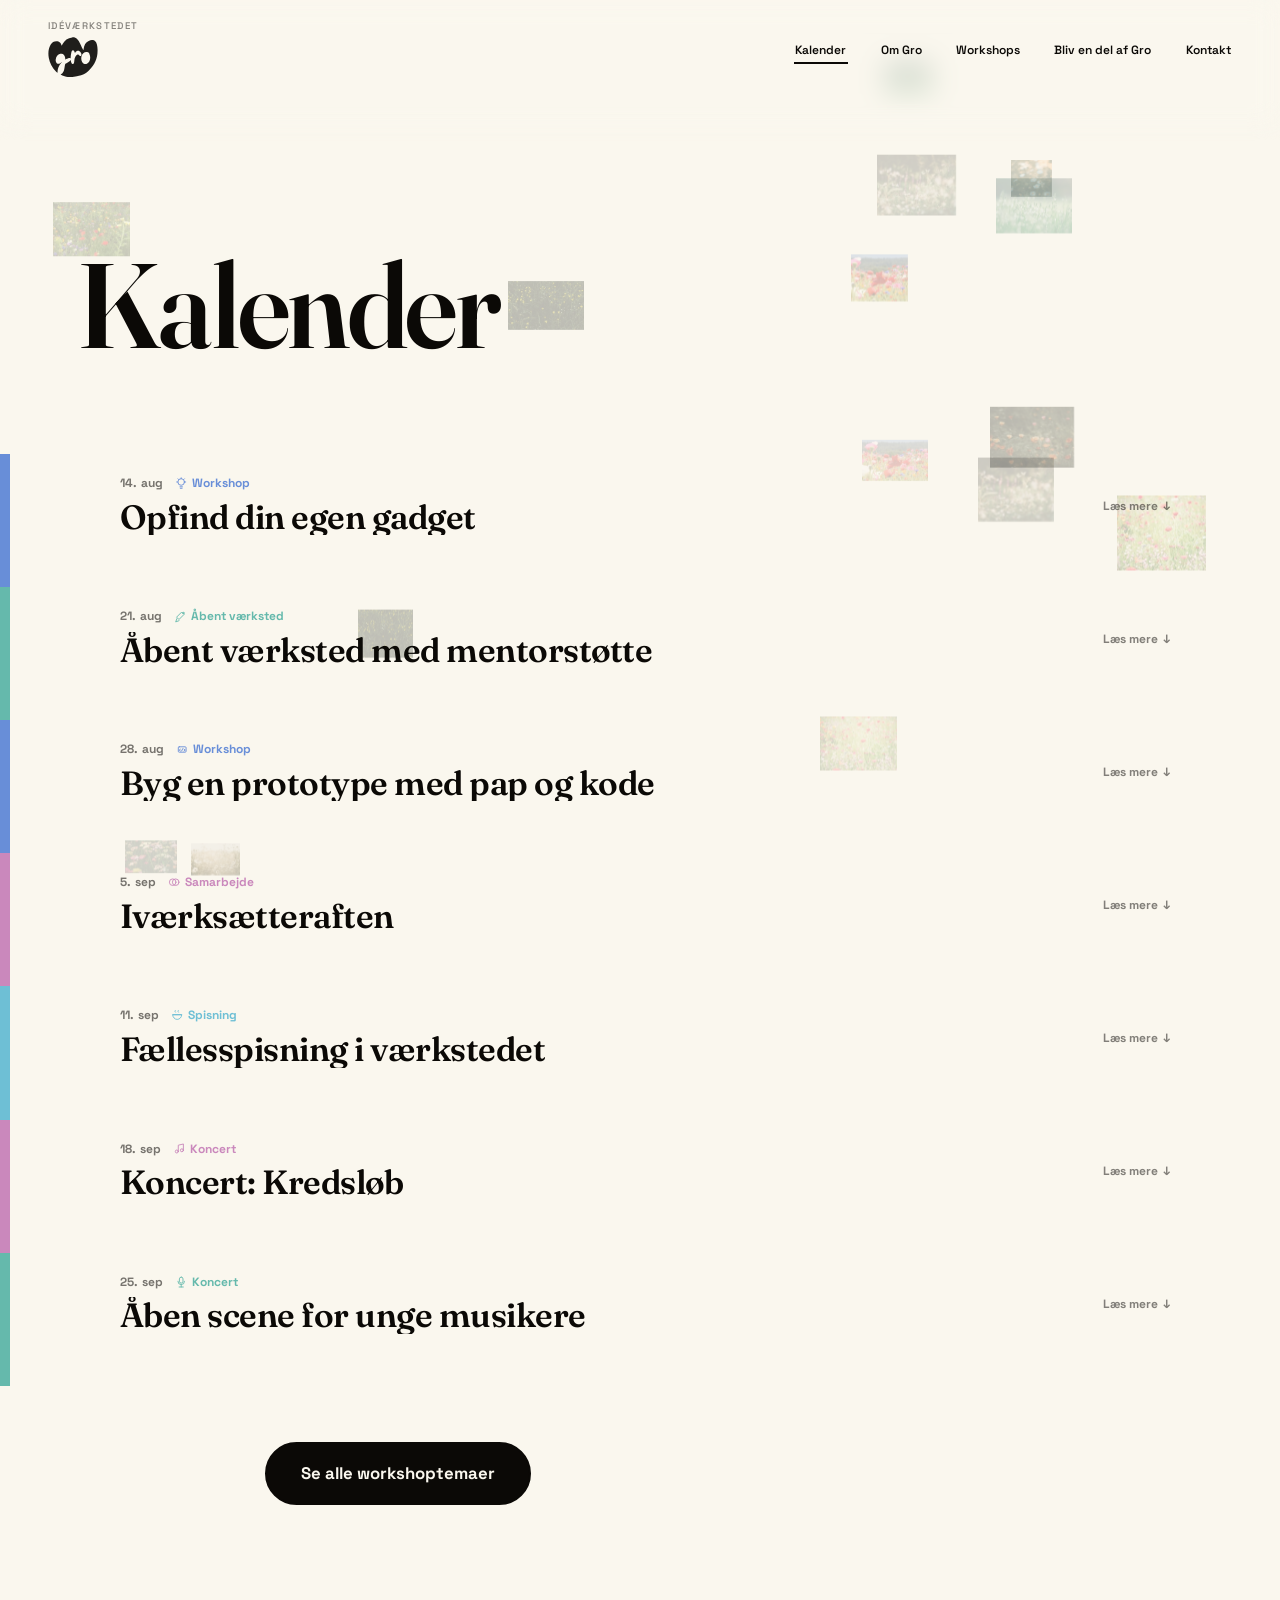
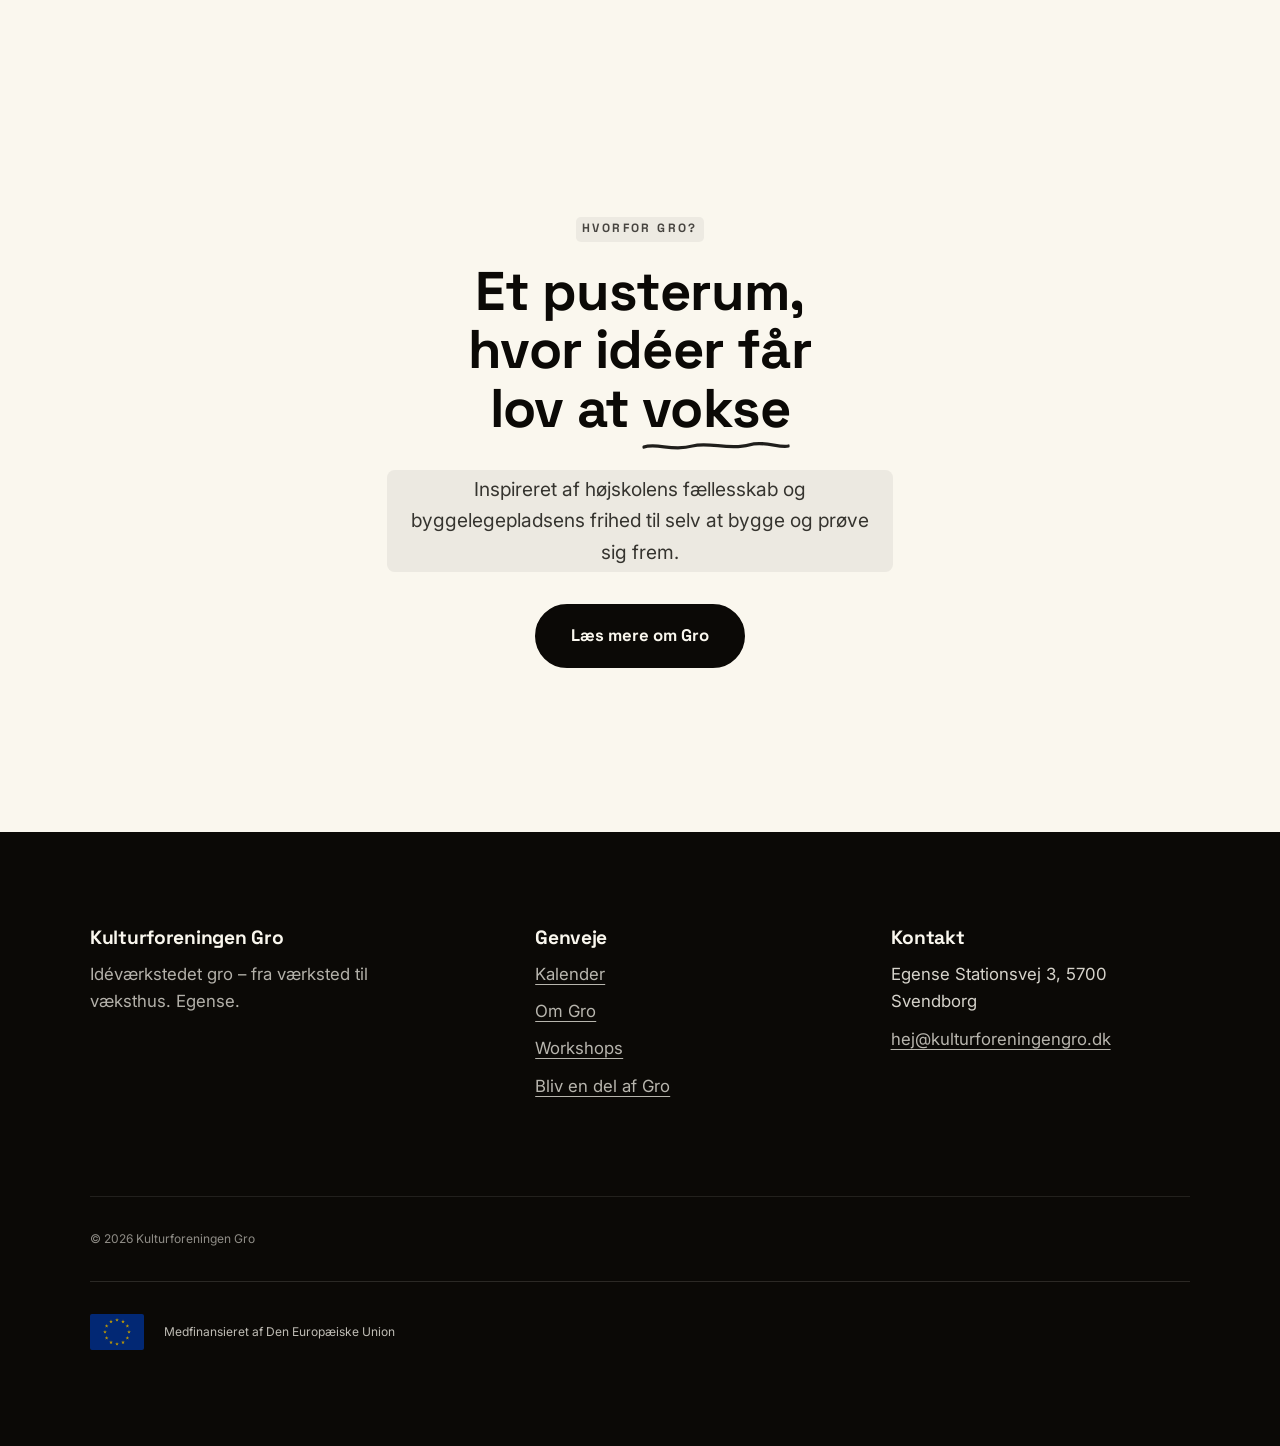
==== commit 83754ade: "Opdater adresse til Egense Stationsvej 3, 5700 Svendborg Rettet alle steder adressen vises (footer p" ====
--- a/index.html
+++ b/index.html
@@ -113,7 +113,7 @@
             <div>
                 <h3>Kontakt</h3>
                 <ul>
-                    <li>Havnevej 4, 9330 Egense</li>
+                    <li>Egense Stationsvej 3, 5700 Svendborg</li>
                     <li><a href="mailto:hej@kulturforeningengro.dk">hej@kulturforeningengro.dk</a></li>
                 </ul>
             </div>
--- a/styles.css
+++ b/styles.css
@@ -968,7 +968,18 @@
    Forms
    ===================================================== */
 
-.form { display: grid; gap: var(--space-6); max-width: 560px; margin-top: var(--space-8); }
+/* Fast cremefarvet baggrund + isolation, så de flydende vilde blomster
+   (.weed-layer, fixed, malet efter <main>) ikke ligger oven på
+   formularens felter — samme afskærmningsteknik som .bg-cream .item-row. */
+.form {
+    display: grid; gap: var(--space-6); max-width: 560px; margin-top: var(--space-8);
+    position: relative;
+    z-index: 1;
+    isolation: isolate;
+    background: var(--color-cream);
+    padding: var(--space-6);
+    border-radius: 1rem;
+}
 .form-row { display: grid; gap: 0.5rem; }
 .form label { font-family: var(--font-head); font-weight: 700; font-size: var(--text-sm); }
 .form input, .form textarea {
